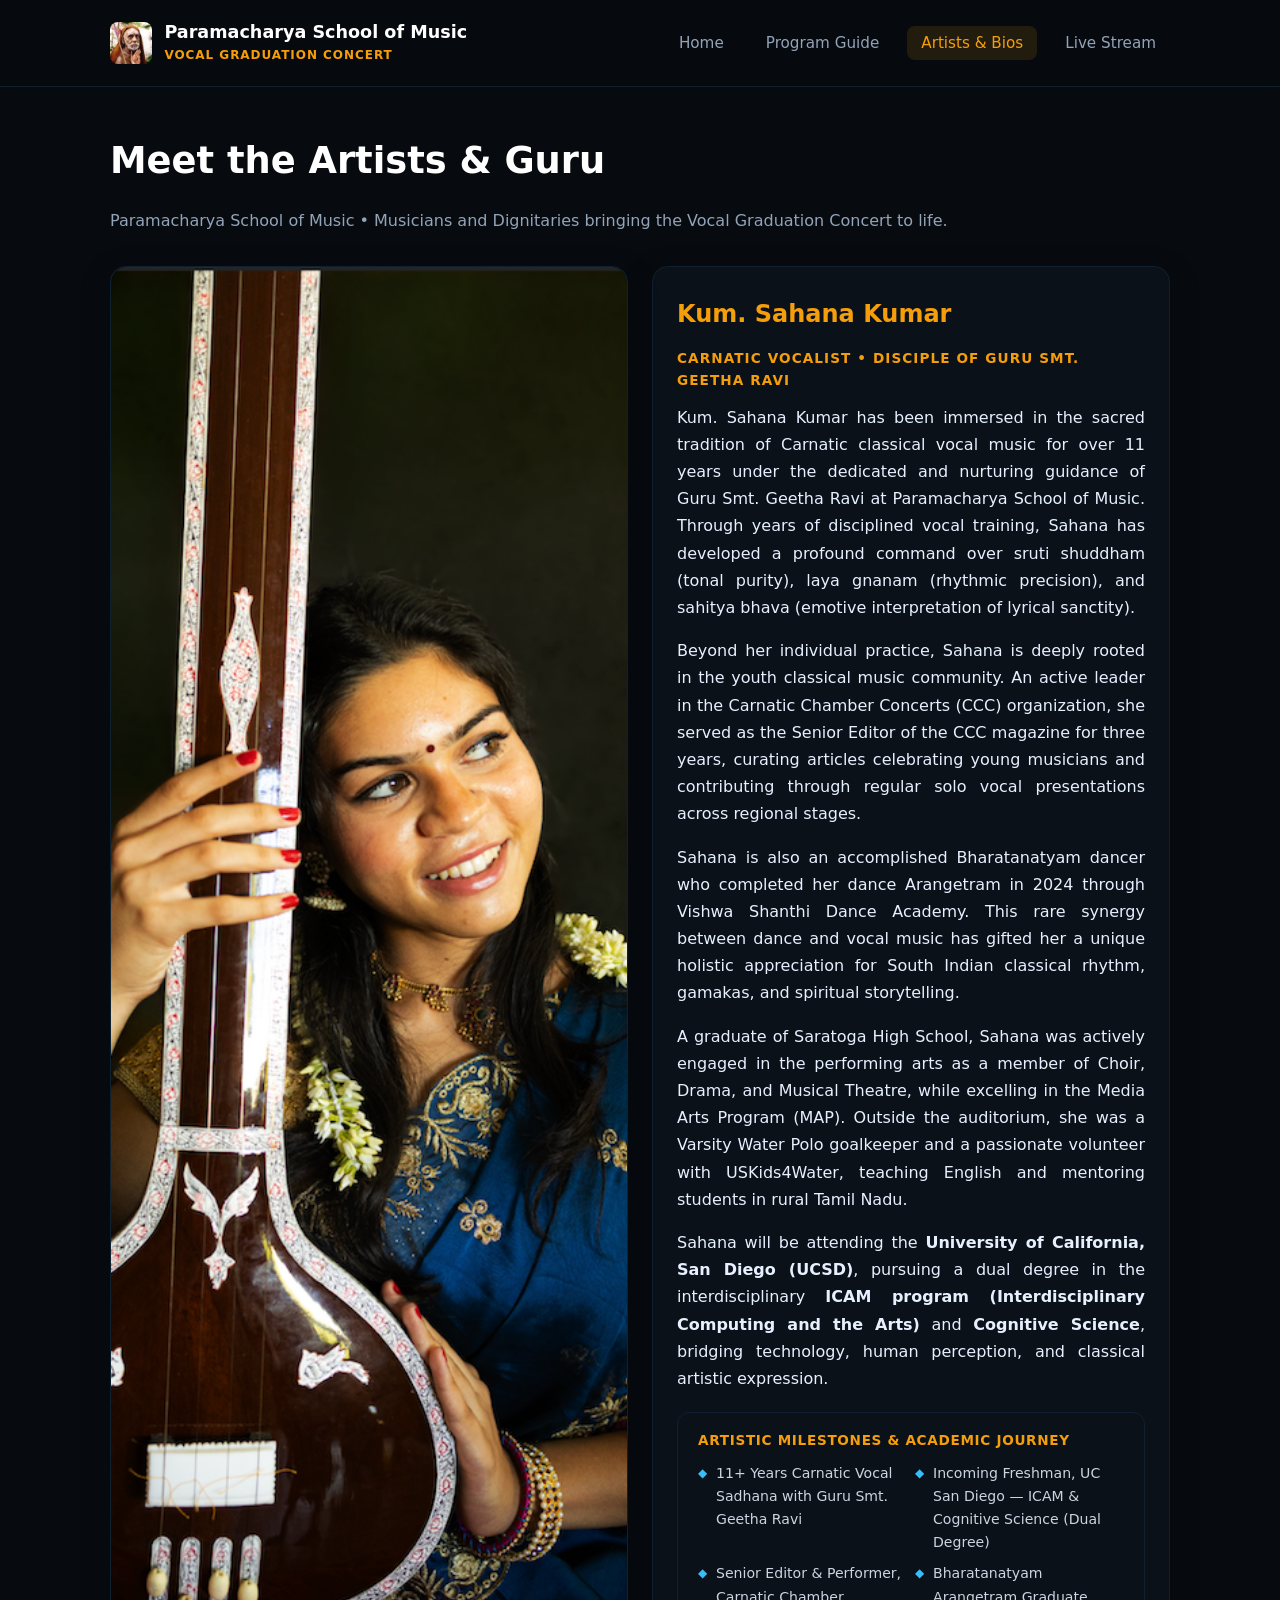
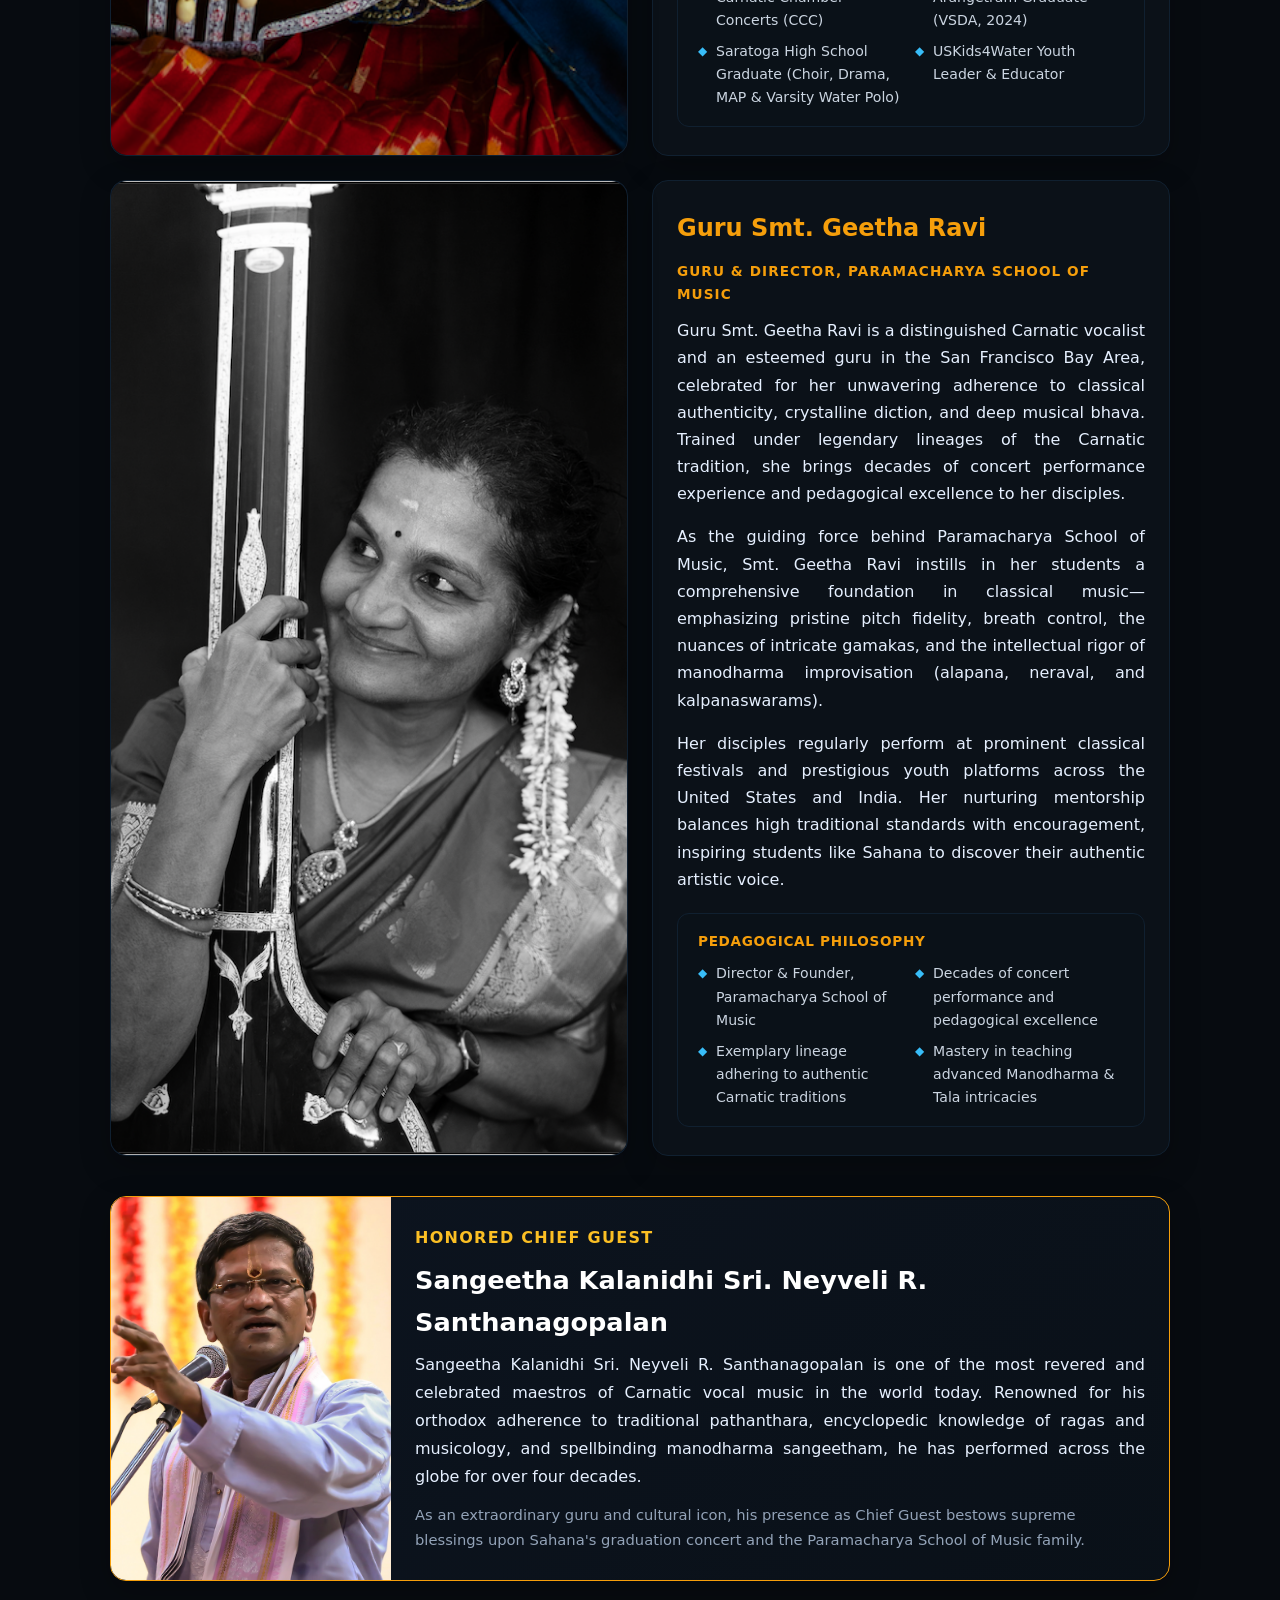
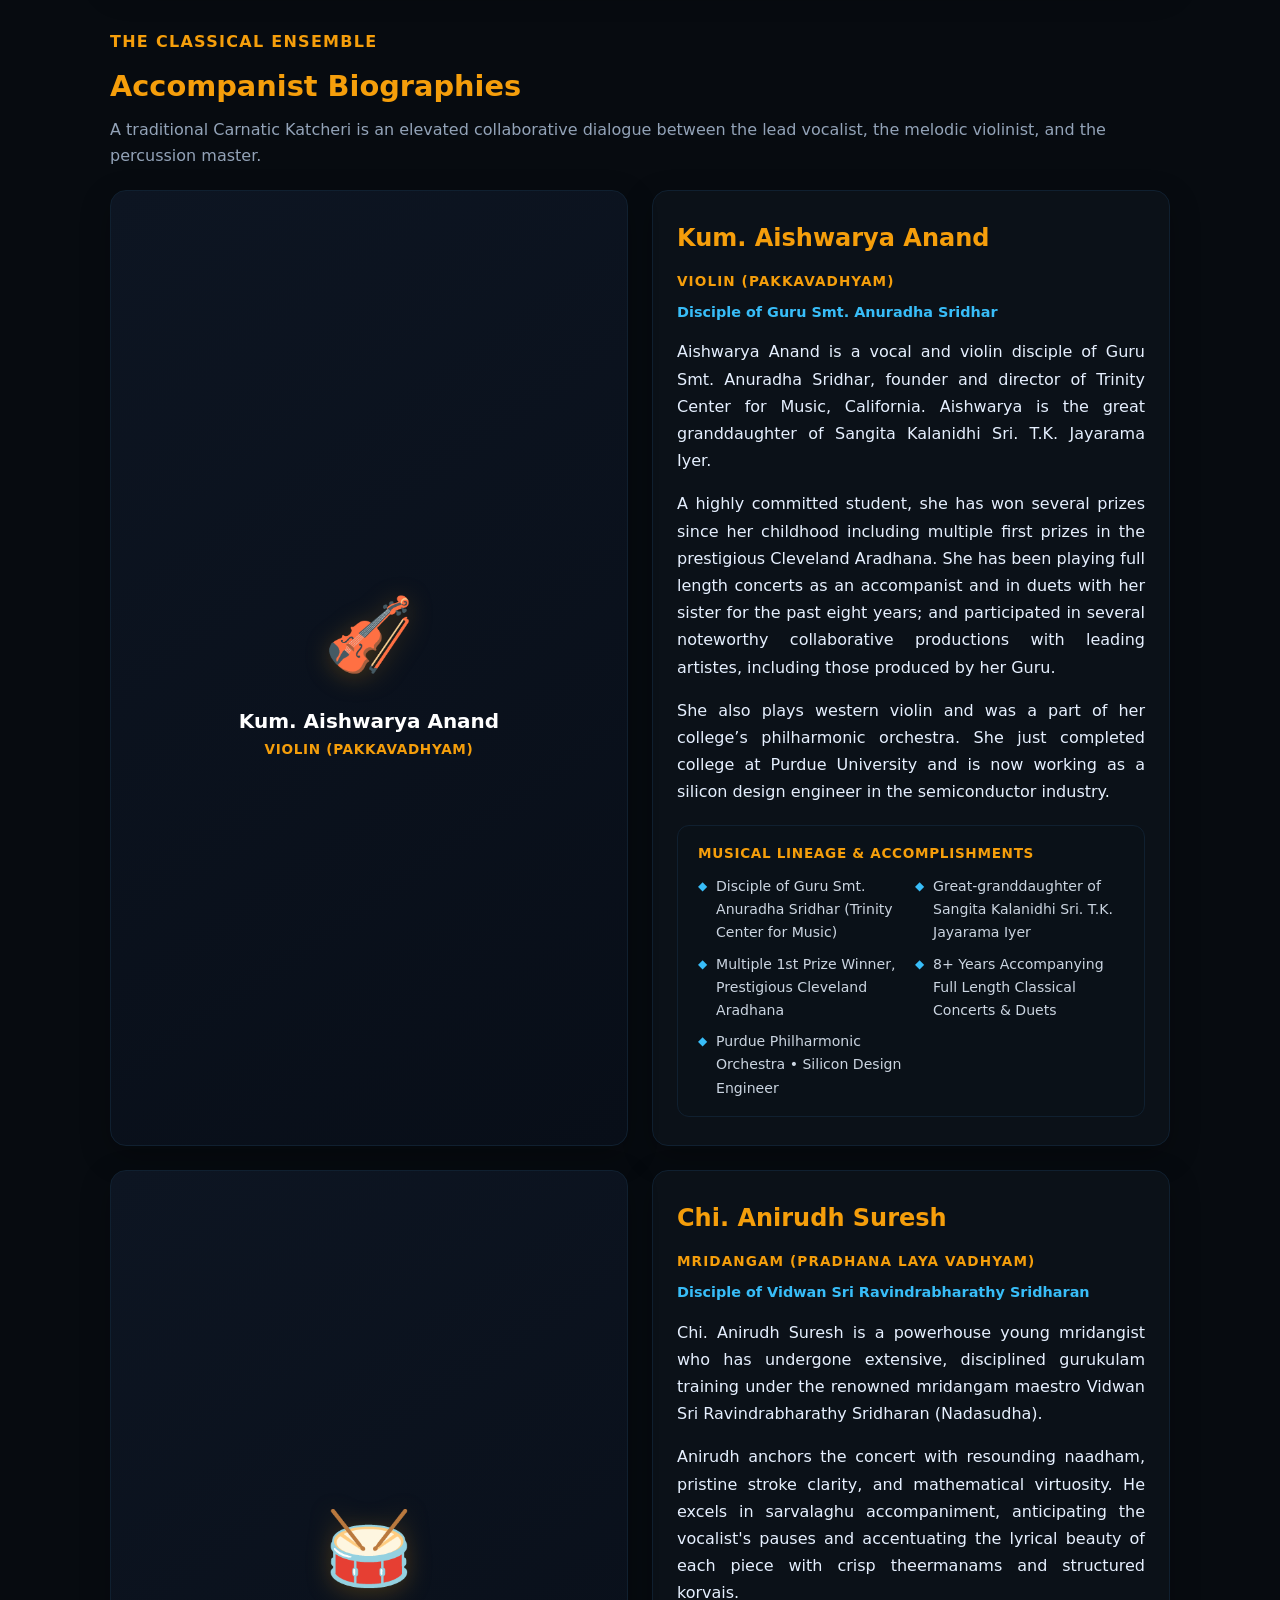
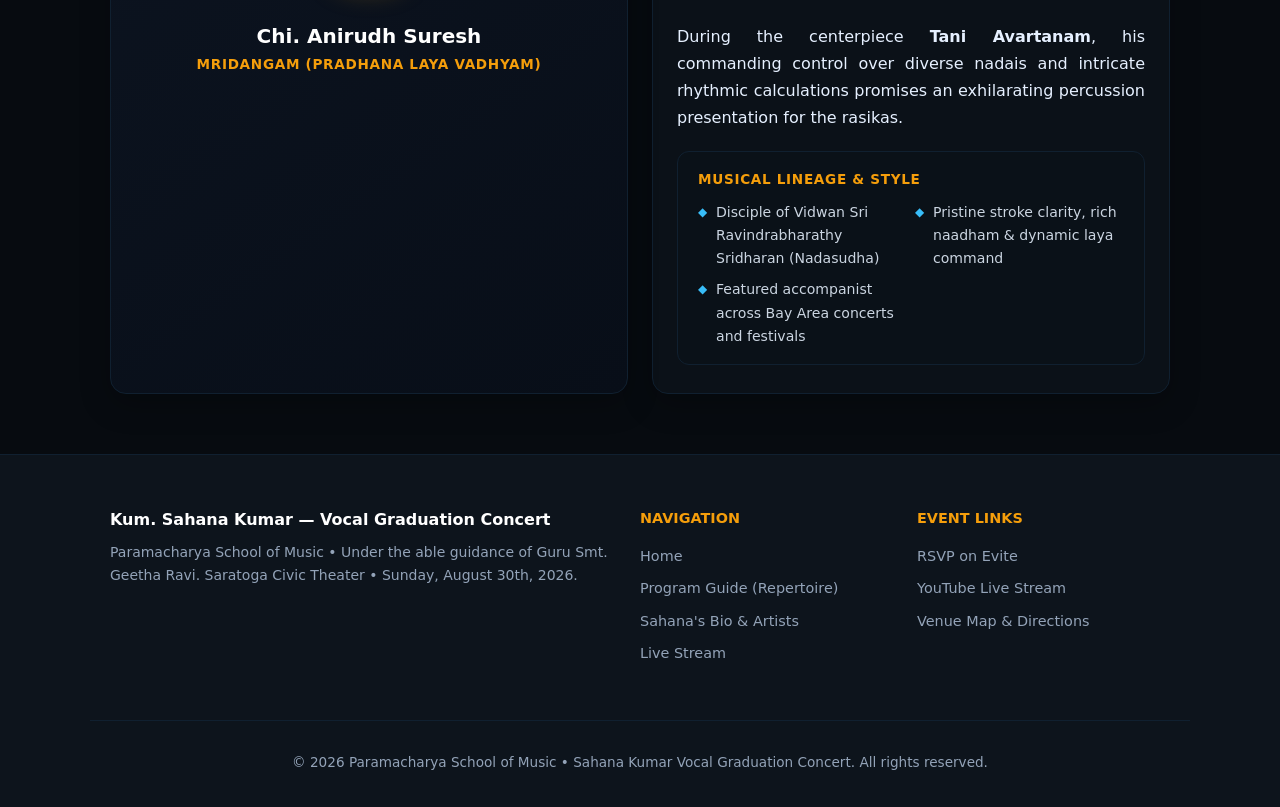
==== artists.html @ 53c6c897 "Bio update for Aish" ====
<!doctype html>
<html lang="en" data-page="artists">
<head>
  <meta charset="utf-8"/>
  <meta name="viewport" content="width=device-width, initial-scale=1"/>
  <title>Meet the Artists & Guru — Kum. Sahana Kumar Vocal Graduation Concert</title>
  <link rel="icon" href="favicon.ico"/>
  <link rel="stylesheet" href="css/styles.css?v=3"/>
  <script defer src="js/main.js?v=3"></script>
</head>
<body>

  <!-- Navigation -->
  <nav class="nav" role="navigation" aria-label="Main Navigation">
    <div class="container nav-inner">
      <a class="brand" href="index.html">
        <img class="brand-logo" id="site-logo" src="assets/logo.png" alt="Paramacharya School of Music Logo"/>
        <div>
          <span class="brand-title bind-brand-title">Paramacharya School of Music</span>
          <span class="brand-sub">Vocal Graduation Concert</span>
        </div>
      </a>
      <button class="menu-toggle" aria-label="Toggle Menu" aria-expanded="false">☰</button>
      <ul class="menu">
        <li><a href="index.html">Home</a></li>
        <li><a href="program.html">Program Guide</a></li>
        <li><a href="artists.html" class="active">Artists & Bios</a></li>
        <li><a href="livestream.html">Live Stream</a></li>
      </ul>
    </div>
  </nav>

  <!-- Main Container -->
  <main class="container">
    
    <header class="page-header">
      <h1>Meet the Artists & Guru</h1>
      <p class="muted">Paramacharya School of Music • Musicians and Dignitaries bringing the Vocal Graduation Concert to life.</p>
    </header>
    
    <!-- ===================================================================
         Section 1: Principal Vocalist & Guru (Exact SanMargam Bento Grid)
         =================================================================== -->
    <section class="dancers-bento">

      <!-- Kum. Sahana Kumar (Vocalist) Photo Card -->
      <div class="dancer-image-card">
        <img src="assets/sahana.png" id="vocalist-img" alt="Kum. Sahana Kumar - Carnatic Vocalist" onerror="this.onerror=null; this.src='assets/dancers/sahana.png';"/>
      </div>

      <!-- Kum. Sahana Kumar Bio Card -->
      <div class="dancer-bio-card">
        <h3 id="vocalist-name">Kum. Sahana Kumar</h3>
        <span class="eyebrow" style="margin-bottom: 12px; font-size: 0.85rem;">Carnatic Vocalist • Disciple of Guru Smt. Geetha Ravi</span>
        <div class="dancer-bio-content" id="vocalist-bio">
          <p>
            Kum. Sahana Kumar has been immersed in the sacred tradition of Carnatic classical vocal music for over 11 years under the dedicated and nurturing guidance of Guru Smt. Geetha Ravi at Paramacharya School of Music. Through years of disciplined vocal training, Sahana has developed a profound command over sruti shuddham (tonal purity), laya gnanam (rhythmic precision), and sahitya bhava (emotive interpretation of lyrical sanctity).
          </p>
          <p>
            Beyond her individual practice, Sahana is deeply rooted in the youth classical music community. An active leader in the Carnatic Chamber Concerts (CCC) organization, she served as the Senior Editor of the CCC magazine for three years, curating articles celebrating young musicians and contributing through regular solo vocal presentations across regional stages.
          </p>
          <p>
            Sahana is also an accomplished Bharatanatyam dancer who completed her dance Arangetram in 2024 through Vishwa Shanthi Dance Academy. This rare synergy between dance and vocal music has gifted her a unique holistic appreciation for South Indian classical rhythm, gamakas, and spiritual storytelling.
          </p>
          <p>
            A graduate of Saratoga High School, Sahana was actively engaged in the performing arts as a member of Choir, Drama, and Musical Theatre, while excelling in the Media Arts Program (MAP). Outside the auditorium, she was a Varsity Water Polo goalkeeper and a passionate volunteer with USKids4Water, teaching English and mentoring students in rural Tamil Nadu.
          </p>
          <p>
            Sahana will be attending the <strong>University of California, San Diego (UCSD)</strong>, pursuing a dual degree in the interdisciplinary <strong>ICAM program (Interdisciplinary Computing and the Arts)</strong> and <strong>Cognitive Science</strong>, bridging technology, human perception, and classical artistic expression.
          </p>
        </div>
        
        <div class="highlights-box">
          <div class="highlights-title">Artistic Milestones & Academic Journey</div>
          <ul class="highlights-list" id="vocalist-highlights">
            <li>11+ Years Carnatic Vocal Sadhana with Guru Smt. Geetha Ravi</li>
            <li>Incoming Freshman, UC San Diego — ICAM & Cognitive Science (Dual Degree)</li>
            <li>Senior Editor & Performer, Carnatic Chamber Concerts (CCC)</li>
            <li>Bharatanatyam Arangetram Graduate (VSDA, 2024)</li>
            <li>Saratoga High School Graduate (Choir, Drama, MAP & Varsity Water Polo)</li>
            <li>USKids4Water Youth Leader & Educator</li>
          </ul>
        </div>
      </div>

      <!-- Guru Smt. Geetha Ravi Photo Card -->
      <div class="dancer-image-card" style="background: linear-gradient(145deg, #0d1522 0%, #080e18 100%);">
        <img src="assets/guru.jpg" alt="Guru Smt. Geetha Ravi" onerror="this.onerror=null; this.style.display='none'; this.nextElementSibling.style.display='flex';"/>
        <div style="display: none; flex-direction: column; align-items: center; justify-content: center; text-align: center; height: 100%;">
          <div style="font-size: 4.5rem; margin-bottom: 12px; filter: drop-shadow(0 4px 12px var(--accent-glow));">🎶</div>
          <h4 style="margin: 0; color: var(--text-bright); font-size: 1.25rem;">Guru Smt. Geetha Ravi</h4>
          <span style="color: var(--accent); font-size: 0.85rem; text-transform: uppercase; letter-spacing: 0.05em; font-weight: 600;">Paramacharya School of Music</span>
        </div>
      </div>

      <!-- Guru Smt. Geetha Ravi Bio Card -->
      <div class="dancer-bio-card">
        <h3 id="guru-name">Guru Smt. Geetha Ravi</h3>
        <span class="eyebrow" style="margin-bottom: 12px; font-size: 0.85rem;">Guru & Director, Paramacharya School of Music</span>
        <div class="dancer-bio-content" id="guru-bio">
          <p>
            Guru Smt. Geetha Ravi is a distinguished Carnatic vocalist and an esteemed guru in the San Francisco Bay Area, celebrated for her unwavering adherence to classical authenticity, crystalline diction, and deep musical bhava. Trained under legendary lineages of the Carnatic tradition, she brings decades of concert performance experience and pedagogical excellence to her disciples.
          </p>
          <p>
            As the guiding force behind Paramacharya School of Music, Smt. Geetha Ravi instills in her students a comprehensive foundation in classical music—emphasizing pristine pitch fidelity, breath control, the nuances of intricate gamakas, and the intellectual rigor of manodharma improvisation (alapana, neraval, and kalpanaswarams).
          </p>
          <p>
            Her disciples regularly perform at prominent classical festivals and prestigious youth platforms across the United States and India. Her nurturing mentorship balances high traditional standards with encouragement, inspiring students like Sahana to discover their authentic artistic voice.
          </p>
        </div>

        <div class="highlights-box">
          <div class="highlights-title">Pedagogical Philosophy</div>
          <ul class="highlights-list" id="guru-highlights">
            <li>Director & Founder, Paramacharya School of Music</li>
            <li>Decades of concert performance and pedagogical excellence</li>
            <li>Exemplary lineage adhering to authentic Carnatic traditions</li>
            <li>Mastery in teaching advanced Manodharma & Tala intricacies</li>
          </ul>
        </div>
      </div>

    </section>

    <!-- ===================================================================
         Section 2: Chief Guest Card
         =================================================================== -->
    <section id="chief-guest" class="card" style="margin-top: 40px; background: linear-gradient(135deg, rgba(13, 20, 32, 0.95) 0%, rgba(10, 16, 24, 0.95) 100%); border: 1px solid var(--accent); padding: 0; overflow: hidden;">
      <div style="display: grid; grid-template-columns: 280px 1fr; align-items: stretch;">
        <div style="min-height: 280px; position: relative; background: #080e18;">
          <img src="assets/chief-guest.jpg" alt="Sangeetha Kalanidhi Sri. Neyveli R. Santhanagopalan" style="width: 100%; height: 100%; object-fit: cover; object-position: center top; display: block;" onerror="this.onerror=null; this.style.display='none'; this.nextElementSibling.style.display='flex';"/>
          <div style="display: none; flex-direction: column; align-items: center; justify-content: center; height: 100%; padding: 24px; text-align: center;">
            <div style="font-size: 4rem; margin-bottom: 8px;">🏅</div>
            <span style="background: rgba(245, 158, 11, 0.15); color: var(--accent); border: 1px solid rgba(245, 158, 11, 0.3); font-size: 0.75rem; font-weight: 700; padding: 4px 10px; border-radius: 6px; text-transform: uppercase;">Chief Guest</span>
          </div>
        </div>
        <div style="padding: 28px 24px; display: flex; flex-direction: column; justify-content: center;">
          <span class="eyebrow" style="color: var(--accent-light);">Honored Chief Guest</span>
          <h2 style="margin: 0 0 8px 0; color: var(--text-bright); font-size: 1.6rem;">Sangeetha Kalanidhi Sri. Neyveli R. Santhanagopalan</h2>
          <p style="color: var(--text); line-height: 1.75; text-align: justify; margin: 0 0 12px 0;">
            Sangeetha Kalanidhi Sri. Neyveli R. Santhanagopalan is one of the most revered and celebrated maestros of Carnatic vocal music in the world today. Renowned for his orthodox adherence to traditional pathanthara, encyclopedic knowledge of ragas and musicology, and spellbinding manodharma sangeetham, he has performed across the globe for over four decades.
          </p>
          <p style="color: var(--muted); font-size: 0.92rem; line-height: 1.65; margin: 0;">
            As an extraordinary guru and cultural icon, his presence as Chief Guest bestows supreme blessings upon Sahana's graduation concert and the Paramacharya School of Music family.
          </p>
        </div>
      </div>
    </section>

    <!-- ===================================================================
         Section 3: The Accompanists Ensemble
         =================================================================== -->
    <section class="accompanists-section" style="margin-top: 48px;">
      <div style="margin-bottom: 20px;">
        <span class="eyebrow">The Classical Ensemble</span>
        <h2 style="margin: 0; color: var(--accent); font-size: 1.8rem;">Accompanist Biographies</h2>
        <p class="muted" style="margin-top: 6px;">
          A traditional Carnatic Katcheri is an elevated collaborative dialogue between the lead vocalist, the melodic violinist, and the percussion master.
        </p>
      </div>

      <div class="dancers-bento" style="margin-top: 20px;">

        <!-- 1. Violin: Kum. Aishwarya Anand -->
        <div class="dancer-image-card" style="background: linear-gradient(145deg, #0d1522 0%, #080e18 100%);">
          <img src="assets/accompanists/violin.jpg" alt="Kum. Aishwarya Anand - Violin" onerror="this.onerror=null; this.style.display='none'; this.nextElementSibling.style.display='flex';"/>
          <div style="display: none; flex-direction: column; align-items: center; justify-content: center; text-align: center; height: 100%;">
            <div style="font-size: 4.5rem; margin-bottom: 12px; filter: drop-shadow(0 4px 12px var(--accent-glow));">🎻</div>
            <h4 style="margin: 0; color: var(--text-bright); font-size: 1.25rem;">Kum. Aishwarya Anand</h4>
            <span style="color: var(--accent); font-size: 0.85rem; text-transform: uppercase; letter-spacing: 0.05em; font-weight: 600;">Violin (Pakkavadhyam)</span>
          </div>
        </div>
        <div class="dancer-bio-card">
          <h3>Kum. Aishwarya Anand</h3>
          <span class="eyebrow" style="margin-bottom: 8px; font-size: 0.85rem;">Violin (Pakkavadhyam)</span>
          <div style="color: var(--accent2); font-size: 0.9rem; font-weight: 600; margin-bottom: 14px;">
            Disciple of Guru Smt. Anuradha Sridhar
          </div>
          <div class="dancer-bio-content">
            <p>
              Aishwarya Anand is a vocal and violin disciple of Guru Smt. Anuradha Sridhar, founder and director of Trinity Center for Music, California. Aishwarya is the great granddaughter of Sangita Kalanidhi Sri. T.K. Jayarama Iyer.
            </p>
            <p>
              A highly committed student, she has won several prizes since her childhood including multiple first prizes in the prestigious Cleveland Aradhana. She has been playing full length concerts as an accompanist and in duets with her sister for the past eight years; and participated in several noteworthy collaborative productions with leading artistes, including those produced by her Guru.
            </p>
            <p>
              She also plays western violin and was a part of her college’s philharmonic orchestra. She just completed college at Purdue University and is now working as a silicon design engineer in the semiconductor industry.
            </p>
          </div>
          <div class="highlights-box">
            <div class="highlights-title">Musical Lineage & Accomplishments</div>
            <ul class="highlights-list">
              <li>Disciple of Guru Smt. Anuradha Sridhar (Trinity Center for Music)</li>
              <li>Great-granddaughter of Sangita Kalanidhi Sri. T.K. Jayarama Iyer</li>
              <li>Multiple 1st Prize Winner, Prestigious Cleveland Aradhana</li>
              <li>8+ Years Accompanying Full Length Classical Concerts & Duets</li>
              <li>Purdue Philharmonic Orchestra • Silicon Design Engineer</li>
            </ul>
          </div>
        </div>

        <!-- 2. Mridangam: Chi. Anirudh Suresh -->
        <div class="dancer-image-card" style="background: linear-gradient(145deg, #0d1522 0%, #080e18 100%);">
          <img src="assets/accompanists/mridangam.jpg" alt="Chi. Anirudh Suresh - Mridangam" onerror="this.onerror=null; this.style.display='none'; this.nextElementSibling.style.display='flex';"/>
          <div style="display: none; flex-direction: column; align-items: center; justify-content: center; text-align: center; height: 100%;">
            <div style="font-size: 4.5rem; margin-bottom: 12px; filter: drop-shadow(0 4px 12px var(--accent-glow));">🥁</div>
            <h4 style="margin: 0; color: var(--text-bright); font-size: 1.25rem;">Chi. Anirudh Suresh</h4>
            <span style="color: var(--accent); font-size: 0.85rem; text-transform: uppercase; letter-spacing: 0.05em; font-weight: 600;">Mridangam (Pradhana Laya Vadhyam)</span>
          </div>
        </div>
        <div class="dancer-bio-card">
          <h3>Chi. Anirudh Suresh</h3>
          <span class="eyebrow" style="margin-bottom: 8px; font-size: 0.85rem;">Mridangam (Pradhana Laya Vadhyam)</span>
          <div style="color: var(--accent2); font-size: 0.9rem; font-weight: 600; margin-bottom: 14px;">
            Disciple of Vidwan Sri Ravindrabharathy Sridharan
          </div>
          <div class="dancer-bio-content">
            <p>
              Chi. Anirudh Suresh is a powerhouse young mridangist who has undergone extensive, disciplined gurukulam training under the renowned mridangam maestro Vidwan Sri Ravindrabharathy Sridharan (Nadasudha).
            </p>
            <p>
              Anirudh anchors the concert with resounding naadham, pristine stroke clarity, and mathematical virtuosity. He excels in sarvalaghu accompaniment, anticipating the vocalist's pauses and accentuating the lyrical beauty of each piece with crisp theermanams and structured korvais.
            </p>
            <p>
              During the centerpiece <strong>Tani Avartanam</strong>, his commanding control over diverse nadais and intricate rhythmic calculations promises an exhilarating percussion presentation for the rasikas.
            </p>
          </div>
          <div class="highlights-box">
            <div class="highlights-title">Musical Lineage & Style</div>
            <ul class="highlights-list">
              <li>Disciple of Vidwan Sri Ravindrabharathy Sridharan (Nadasudha)</li>
              <li>Pristine stroke clarity, rich naadham & dynamic laya command</li>
              <li>Featured accompanist across Bay Area concerts and festivals</li>
            </ul>
          </div>
        </div>

      </div>
    </section>

  </main>

  <!-- Footer -->
  <footer class="footer">
    <div class="container footer-grid">
      <div>
        <h4 style="margin: 0 0 8px 0; color: var(--text-bright);">Kum. Sahana Kumar — Vocal Graduation Concert</h4>
        <p class="muted small" style="margin: 0; line-height: 1.6;">
          Paramacharya School of Music • Under the able guidance of Guru Smt. Geetha Ravi. 
          Saratoga Civic Theater • Sunday, August 30th, 2026.
        </p>
      </div>
      <div>
        <h5 style="margin: 0 0 12px 0; color: var(--accent); font-size: 0.9rem; text-transform: uppercase;">Navigation</h5>
        <ul class="sitemap">
          <li><a href="index.html">Home</a></li>
          <li><a href="program.html">Program Guide (Repertoire)</a></li>
          <li><a href="artists.html">Sahana's Bio & Artists</a></li>
          <li><a href="livestream.html">Live Stream</a></li>
        </ul>
      </div>
      <div>
        <h5 style="margin: 0 0 12px 0; color: var(--accent); font-size: 0.9rem; text-transform: uppercase;">Event Links</h5>
        <ul class="sitemap">
          <li><a class="bind-rsvp" target="_blank" rel="noopener">RSVP on Evite</a></li>
          <li><a class="bind-livestream" target="_blank" rel="noopener">YouTube Live Stream</a></li>
          <li><a class="bind-directions" target="_blank" rel="noopener">Venue Map & Directions</a></li>
        </ul>
      </div>
    </div>
    <div class="container footer-bottom">
      <p>&copy; 2026 Paramacharya School of Music • Sahana Kumar Vocal Graduation Concert. All rights reserved.</p>
    </div>
  </footer>

</body>
</html>
---- css/styles.css ----
/* ==========================================================================
   Carnatic Graduation Concert - Stylesheet
   Theme: Exact SanMargam Dark Glassmorphism Architecture
   Enhanced with Classical Gold, Sapphire & Amber Motifs
   ========================================================================== */

:root {
  --bg: #070b10;
  --panel: #0d141c;
  --card: #0b1118;
  --card-hover: #101822;
  --text: #e6f0ff;
  --text-bright: #ffffff;
  --muted: #93a3b8;
  --line: #102030;
  --line-light: #1b3048;
  --accent: #f59e0b;        /* Classical Gold / Amber */
  --accent-light: #fbbf24;
  --accent2: #38bdf8;       /* Sapphire / Sky Blue */
  --accent2-glow: rgba(56, 189, 248, 0.25);
  --accent-glow: rgba(245, 158, 11, 0.25);
  --tag-bg: #0e1620;
  --radius: 16px;
  --radius-sm: 12px;
  --container: 1100px;
  --transition: all 0.25s cubic-bezier(0.4, 0, 0.2, 1);
}

* {
  box-sizing: border-box;
}

html, body {
  margin: 0;
  padding: 0;
  scroll-behavior: smooth;
}

body {
  background: var(--bg);
  color: var(--text);
  font: 16px/1.65 system-ui, -apple-system, BlinkMacSystemFont, "Segoe UI", Roboto, Helvetica, Arial, sans-serif;
  min-height: 100vh;
  display: flex;
  flex-direction: column;
}

a {
  color: var(--text);
  text-decoration: none;
  transition: var(--transition);
}

a:hover {
  color: var(--accent);
}

.container {
  max-width: var(--container);
  margin: 0 auto;
  padding: 20px;
  width: 100%;
}

.muted { color: var(--muted); }
.small { font-size: 14px; }
.text-gold { color: var(--accent); }
.text-cyan { color: var(--accent2); }

/* ==========================================================================
   Navigation Bar (Exact SanMargam Style)
   ========================================================================== */
.nav {
  position: sticky;
  top: 0;
  z-index: 100;
  background: rgba(7, 11, 16, 0.85);
  backdrop-filter: blur(12px);
  -webkit-backdrop-filter: blur(12px);
  border-bottom: 1px solid var(--line);
}

.nav-inner {
  display: flex;
  align-items: center;
  justify-content: space-between;
}

.brand {
  display: flex;
  gap: 12px;
  align-items: center;
  color: var(--text-bright);
}

.brand-logo {
  height: 42px;
  width: auto;
  max-width: 48px;
  object-fit: contain;
  border-radius: 8px;
  display: block;
}

.brand-icon {
  width: 40px;
  height: 40px;
  border-radius: 10px;
  background: linear-gradient(135deg, var(--accent), var(--accent2));
  display: flex;
  align-items: center;
  justify-content: center;
  color: #050d18;
  font-size: 1.25rem;
  font-weight: 800;
  box-shadow: 0 4px 12px var(--accent-glow);
  flex-shrink: 0;
}

.brand-title {
  font-weight: 700;
  font-size: 1.1rem;
  line-height: 1.2;
}

.brand-sub {
  font-size: 0.75rem;
  color: var(--accent);
  text-transform: uppercase;
  letter-spacing: 0.08em;
  font-weight: 600;
  display: block;
}

.menu {
  display: flex;
  gap: 14px;
  list-style: none;
  margin: 0;
  padding: 0;
  align-items: center;
}

.menu li a {
  padding: 8px 14px;
  border-radius: 8px;
  font-size: 0.95rem;
  font-weight: 500;
  color: var(--muted);
}

.menu li a:hover,
.menu li a.active {
  color: var(--text-bright);
  background: rgba(255, 255, 255, 0.06);
}

.menu li a.active {
  color: var(--accent);
  background: rgba(245, 158, 11, 0.12);
}

.menu-toggle {
  display: none;
  background: none;
  border: 1px solid var(--line);
  color: var(--text);
  border-radius: 10px;
  padding: 8px 12px;
  cursor: pointer;
}

/* ==========================================================================
   Buttons & Chips
   ========================================================================== */
.btn {
  display: inline-flex;
  align-items: center;
  justify-content: center;
  gap: 8px;
  background: linear-gradient(90deg, var(--accent), var(--accent-light));
  color: #00253a;
  padding: 10px 18px;
  border-radius: 999px;
  font-weight: 600;
  font-size: 0.95rem;
  border: none;
  cursor: pointer;
  box-shadow: 0 4px 16px var(--accent-glow);
  transition: var(--transition);
}

.btn:hover {
  transform: translateY(-2px);
  box-shadow: 0 6px 20px rgba(245, 158, 11, 0.4);
  color: #000;
}

.btn-cyan {
  background: linear-gradient(90deg, var(--accent2), #60a5fa);
  color: #00253a;
  box-shadow: 0 4px 16px var(--accent2-glow);
}

.btn-cyan:hover {
  box-shadow: 0 6px 20px rgba(56, 189, 248, 0.4);
  color: #000;
}

.btn-outline {
  display: inline-flex;
  align-items: center;
  gap: 8px;
  border: 1px solid var(--accent);
  color: var(--text);
  padding: 9px 18px;
  border-radius: 999px;
  font-weight: 500;
  font-size: 0.95rem;
  background: rgba(245, 158, 11, 0.05);
  transition: var(--transition);
}

.btn-outline:hover {
  background: rgba(245, 158, 11, 0.15);
  border-color: var(--accent-light);
  color: var(--accent-light);
}

.chips {
  display: flex;
  gap: 10px;
  flex-wrap: wrap;
  margin: 14px 0;
}

.chip {
  background: #0e1620;
  border: 1px solid var(--line);
  border-radius: 12px;
  padding: 8px 12px;
  color: #cfe4ff;
  font-size: 0.9rem;
  display: inline-flex;
  align-items: center;
  gap: 8px;
}

/* ==========================================================================
   Hero Section
   ========================================================================== */
.hero {
  position: relative;
  min-height: 500px;
  background-size: cover;
  background-position: center;
  display: flex;
  align-items: center;
}

.hero .overlay {
  position: absolute;
  inset: 0;
  background: linear-gradient(0deg, rgba(7, 11, 16, 0.95), rgba(7, 11, 16, 0.45));
}

.hero-content {
  position: relative;
  z-index: 2;
  padding: 60px 20px;
  max-width: 900px;
}

.eyebrow {
  letter-spacing: 0.08em;
  text-transform: uppercase;
  color: var(--accent);
  font-size: 1rem;
  font-weight: 600;
  margin-bottom: 8px;
  display: inline-block;
}

.hero h1 {
  font-size: clamp(2.2rem, 5vw, 3.4rem);
  font-weight: 800;
  line-height: 1.15;
  margin: 0 0 16px 0;
  color: var(--text-bright);
}

.hero .sub {
  font-size: 1.15rem;
  line-height: 1.6;
  color: #cfe4ff;
  margin: 0 0 20px 0;
}

.cta-row {
  display: flex;
  gap: 10px;
  flex-wrap: wrap;
  margin-top: 20px;
}

/* ==========================================================================
   Cards & Layouts
   ========================================================================== */
.card {
  background: var(--card);
  border: 1px solid var(--line);
  border-radius: var(--radius);
  padding: 24px;
  box-shadow: 0 10px 30px rgba(0, 0, 0, 0.25);
  transition: var(--transition);
}

.card:hover {
  border-color: var(--line-light);
}

.grid {
  display: grid;
  gap: 20px;
  margin: 26px 0;
}

.grid.two {
  grid-template-columns: 1fr 1fr;
}

.grid.three {
  grid-template-columns: repeat(3, 1fr);
}

.page-header {
  margin-top: 24px;
  margin-bottom: 24px;
}

.page-header h1 {
  font-size: 2.3rem;
  font-weight: 800;
  color: var(--text-bright);
  margin: 0 0 8px 0;
}

/* ==========================================================================
   Video Player Section (Dedicated Live Stream Page)
   ========================================================================== */
.video-container {
  position: relative;
  width: 100%;
  border-radius: 12px;
  overflow: hidden;
  box-shadow: 0 10px 30px rgba(0, 0, 0, 0.35);
  border: 1px solid var(--line);
  background: #000;
}

.video-container iframe {
  width: 100%;
  height: 520px;
  border: none;
  display: block;
}

@media (max-width: 768px) {
  .video-container iframe {
    height: 260px;
  }
}

/* ==========================================================================
   Vertical Bento Concert Flow (Repertoire Timeline)
   ========================================================================== */
.vertical-flow-bento {
  display: grid;
  gap: 16px;
  margin: 28px 0 40px 0;
}

.flow-step-card {
  background: var(--card);
  border: 1px solid var(--line);
  border-radius: var(--radius);
  padding: 18px 24px;
  display: grid;
  grid-template-columns: 60px 1.2fr 2fr;
  align-items: center;
  gap: 20px;
  box-shadow: 0 8px 24px rgba(0, 0, 0, 0.2);
  transition: var(--transition);
  position: relative;
}

.flow-step-card::before {
  content: "";
  position: absolute;
  top: 0;
  left: 0;
  width: 4px;
  height: 100%;
  background: var(--line);
  transition: var(--transition);
}

.flow-step-card:hover {
  border-color: var(--line-light);
  transform: translateX(4px);
  background: var(--card-hover);
}

.flow-step-card:hover::before {
  background: var(--accent);
}

.flow-step-card.highlight {
  border-color: rgba(245, 158, 11, 0.4);
  background: linear-gradient(90deg, rgba(245, 158, 11, 0.08) 0%, var(--card) 60%);
}

.flow-step-card.highlight::before {
  background: var(--accent);
}

.flow-step-card.submain-highlight {
  border-color: rgba(56, 189, 248, 0.4);
  background: linear-gradient(90deg, rgba(56, 189, 248, 0.08) 0%, var(--card) 60%);
}

.flow-step-card.submain-highlight::before {
  background: var(--accent2);
}

.flow-num-badge {
  width: 48px;
  height: 48px;
  border-radius: 12px;
  background: #0a1118;
  border: 1px solid var(--line);
  display: flex;
  flex-direction: column;
  align-items: center;
  justify-content: center;
  font-weight: 800;
  font-size: 1.15rem;
  color: var(--text-bright);
}

.flow-num-label {
  font-size: 0.65rem;
  color: var(--muted);
  text-transform: uppercase;
  letter-spacing: 0.05em;
  line-height: 1;
}

.flow-piece-info h4 {
  margin: 0 0 4px 0;
  font-size: 1.2rem;
  color: var(--text-bright);
}

.flow-piece-tag {
  font-size: 0.8rem;
  color: var(--accent);
  font-weight: 600;
  text-transform: uppercase;
  letter-spacing: 0.05em;
}

.flow-raga-meta {
  display: flex;
  flex-direction: column;
  gap: 3px;
}

.flow-raga-name {
  color: var(--text-bright);
  font-size: 0.95rem;
  font-weight: 600;
}

.flow-tala-composer {
  color: var(--muted);
  font-size: 0.85rem;
}

.flow-action-badge {
  background: #0a1118;
  border: 1px solid var(--line);
  border-radius: 999px;
  padding: 6px 14px;
  font-size: 0.8rem;
  font-weight: 600;
  color: var(--accent);
  white-space: nowrap;
}

@media (max-width: 900px) {
  .flow-step-card {
    grid-template-columns: 50px 1fr;
    gap: 14px;
  }
  .flow-raga-meta {
    grid-column: 2 / -1;
  }
}

/* ==========================================================================
   Program Bento Cards (Exact 1fr : 2fr SanMargam Layout)
   ========================================================================== */
.program-controls {
  display: flex;
  gap: 12px;
  flex-wrap: wrap;
  margin-bottom: 24px;
  align-items: center;
  justify-content: space-between;
}

.filter-group {
  display: flex;
  gap: 8px;
  flex-wrap: wrap;
}

.filter-btn {
  background: #0a1118;
  border: 1px solid var(--line);
  color: var(--muted);
  padding: 7px 16px;
  border-radius: 999px;
  font-size: 0.85rem;
  font-weight: 500;
  cursor: pointer;
  transition: var(--transition);
}

.filter-btn:hover,
.filter-btn.active {
  background: rgba(245, 158, 11, 0.15);
  border-color: var(--accent);
  color: var(--accent);
}

.program-bento {
  display: grid;
  gap: 32px;
  margin-top: 24px;
}

.program-item {
  display: grid;
  grid-template-columns: 1fr 2fr;
  gap: 28px;
  background: var(--card);
  border: 1px solid var(--line);
  border-radius: var(--radius);
  padding: 28px;
  box-shadow: 0 10px 30px rgba(0, 0, 0, 0.25);
  transition: var(--transition);
  position: relative;
}

.program-item:hover {
  border-color: var(--line-light);
  transform: translateY(-2px);
  box-shadow: 0 14px 36px rgba(0, 0, 0, 0.35);
}

/* Rich Visual Left Card */
.program-image {
  display: flex;
  flex-direction: column;
  align-items: center;
  justify-content: center;
  min-height: 280px;
  background: linear-gradient(145deg, #0d1522 0%, #080e18 100%);
  border: 1px solid var(--line);
  border-radius: 14px;
  padding: 28px 20px;
  position: relative;
  text-align: center;
  box-shadow: inset 0 0 30px rgba(0, 0, 0, 0.5);
  overflow: hidden;
}

.program-image::before {
  content: "";
  position: absolute;
  top: -50%;
  left: -50%;
  width: 200%;
  height: 200%;
  background: radial-gradient(circle, rgba(245, 158, 11, 0.08) 0%, transparent 60%);
  pointer-events: none;
}

.program-item-badge {
  position: absolute;
  top: 14px;
  left: 14px;
  background: rgba(245, 158, 11, 0.15);
  border: 1px solid rgba(245, 158, 11, 0.35);
  color: var(--accent);
  font-size: 0.75rem;
  font-weight: 700;
  padding: 4px 10px;
  border-radius: 6px;
  text-transform: uppercase;
  letter-spacing: 0.05em;
  z-index: 2;
}

.program-item-number {
  position: absolute;
  top: 14px;
  right: 14px;
  background: #0a1118;
  border: 1px solid var(--line);
  color: var(--muted);
  font-size: 0.8rem;
  font-weight: 700;
  width: 28px;
  height: 28px;
  border-radius: 50%;
  display: flex;
  align-items: center;
  justify-content: center;
  z-index: 2;
}

.program-art-icon {
  font-size: 4.5rem;
  margin-bottom: 16px;
  filter: drop-shadow(0 6px 16px var(--accent-glow));
  transition: var(--transition);
}

.program-item:hover .program-art-icon {
  transform: scale(1.08);
}

.program-art-title {
  font-weight: 700;
  font-size: 1.25rem;
  color: var(--text-bright);
  line-height: 1.3;
  margin-bottom: 6px;
}

.program-art-raga {
  color: var(--accent);
  font-size: 0.95rem;
  font-weight: 600;
  margin-bottom: 4px;
}

.program-art-tala {
  color: var(--accent2);
  font-size: 0.85rem;
}

.program-raga-scale {
  margin-top: 16px;
  background: rgba(0, 0, 0, 0.4);
  border: 1px dashed var(--line);
  border-radius: 8px;
  padding: 8px 12px;
  width: 100%;
  font-size: 0.75rem;
  color: var(--muted);
  text-align: left;
}

.program-raga-scale strong {
  color: #cbd5e1;
  display: block;
  margin-bottom: 2px;
}

/* Right Details Column */
.program-details {
  display: flex;
  flex-direction: column;
}

.program-details h3 {
  margin: 0 0 16px 0;
  color: var(--accent);
  font-size: 1.5rem;
  line-height: 1.3;
}

.program-details p {
  line-height: 1.7;
  margin: 0 0 16px 0;
  color: var(--text);
  text-align: justify;
}

.program-details p:last-of-type {
  margin-bottom: 24px;
}

.program-meta {
  background: #0a1118;
  border: 1px solid var(--line);
  border-radius: 12px;
  padding: 18px 20px;
  margin-top: auto;
  display: grid;
  grid-template-columns: repeat(auto-fit, minmax(210px, 1fr));
  gap: 12px;
}

.meta-item {
  color: var(--text);
  font-size: 0.9rem;
}

.meta-item strong {
  color: var(--accent);
  display: inline-block;
  min-width: 90px;
}

/* ==========================================================================
   Artists Page (Exact SanMargam dancers.html Bento Layout)
   ========================================================================== */
.dancers-bento {
  display: grid;
  gap: 24px;
  margin-top: 32px;
  grid-template-columns: repeat(2, 1fr);
  align-items: stretch;
}

.dancer-image-card {
  background: var(--card);
  border: 1px solid var(--line);
  border-radius: var(--radius);
  padding: 0;
  box-shadow: 0 10px 30px rgba(0, 0, 0, 0.25);
  display: flex;
  align-items: stretch;
  justify-content: center;
  min-height: 480px;
  overflow: hidden;
  position: relative;
}

.dancer-image-card img {
  width: 100%;
  height: 100%;
  object-fit: cover;
  object-position: center top;
  border-radius: var(--radius);
  display: block;
}

.dancer-bio-card {
  background: var(--card);
  border: 1px solid var(--line);
  border-radius: var(--radius);
  padding: 28px 24px;
  box-shadow: 0 10px 30px rgba(0, 0, 0, 0.25);
  display: flex;
  flex-direction: column;
  min-height: 480px;
}

.dancer-bio-card h3 {
  margin: 0 0 12px 0;
  color: var(--accent);
  font-size: 1.5rem;
}

.dancer-bio-content {
  flex: 1;
}

.dancer-bio-content p {
  line-height: 1.7;
  margin: 0 0 16px 0;
  color: var(--text);
  text-align: justify;
}

.dancer-bio-content p:last-child {
  margin-bottom: 0;
}

.highlights-box {
  background: #0a1118;
  border: 1px solid var(--line);
  border-radius: 12px;
  padding: 16px 20px;
  margin-top: 20px;
}

.highlights-title {
  color: var(--accent);
  font-weight: 600;
  font-size: 0.85rem;
  margin-bottom: 10px;
  text-transform: uppercase;
  letter-spacing: 0.05em;
}

.highlights-list {
  list-style: none;
  margin: 0;
  padding: 0;
  display: grid;
  grid-template-columns: repeat(auto-fit, minmax(200px, 1fr));
  gap: 8px;
}

.highlights-list li {
  position: relative;
  padding-left: 18px;
  font-size: 0.88rem;
  color: #cbd5e1;
}

.highlights-list li::before {
  content: "◆";
  position: absolute;
  left: 0;
  color: var(--accent2);
  font-size: 0.75rem;
  top: 2px;
}

/* ==========================================================================
   Stats (Exact SanMargam Style)
   ========================================================================== */
.stats {
  display: grid;
  grid-template-columns: repeat(4, 1fr);
  gap: 12px;
}

.stat {
  background: #0a1118;
  border: 1px solid var(--line);
  border-radius: 12px;
  padding: 14px;
  display: flex;
  flex-direction: column;
  gap: 4px;
}

.stat span {
  font-size: 13px;
  color: var(--muted);
}

.stat strong {
  font-size: 1.25rem;
  color: var(--accent);
  font-weight: 700;
}

/* ==========================================================================
   Footer (Exact SanMargam Style)
   ========================================================================== */
.footer {
  border-top: 1px solid var(--line);
  margin-top: 40px;
  padding-top: 32px;
  background: var(--panel);
}

.footer-grid {
  display: grid;
  grid-template-columns: 2fr 1fr 1fr;
  gap: 24px;
}

.sitemap {
  list-style: none;
  margin: 0;
  padding: 0;
}

.sitemap li {
  margin: 6px 0;
}

.sitemap a {
  color: var(--muted);
  font-size: 0.9rem;
}

.sitemap a:hover {
  color: var(--text-bright);
}

.footer-bottom {
  margin-top: 28px;
  padding-top: 16px;
  border-top: 1px solid var(--line);
  text-align: center;
  color: var(--muted);
  font-size: 0.85rem;
}

/* ==========================================================================
   Responsive Breakpoints
   ========================================================================== */
@media (max-width: 900px) {
  .grid.two { grid-template-columns: 1fr; }
  .grid.three { grid-template-columns: 1fr 1fr; }
  .footer-grid { grid-template-columns: 1fr 1fr; }
  .dancers-bento { grid-template-columns: 1fr; }
  .dancer-image-card { min-height: 380px; }
  .dancer-bio-card { min-height: auto; }
  .program-item { grid-template-columns: 1fr; gap: 20px; }
  .program-image { min-height: 280px; }
  
  .menu {
    display: none;
    position: absolute;
    right: 20px;
    top: 60px;
    background: #0a1118;
    border: 1px solid var(--line);
    padding: 10px;
    border-radius: 12px;
    flex-direction: column;
    width: 200px;
    box-shadow: 0 10px 30px rgba(0, 0, 0, 0.5);
  }
  .menu.open { display: flex; }
  .menu-toggle { display: block; }
}

@media (max-width: 768px) {
  .stats { grid-template-columns: repeat(2, 1fr); }
  .grid.three { grid-template-columns: 1fr; }
  .hero-content { padding: 40px 20px; }
}
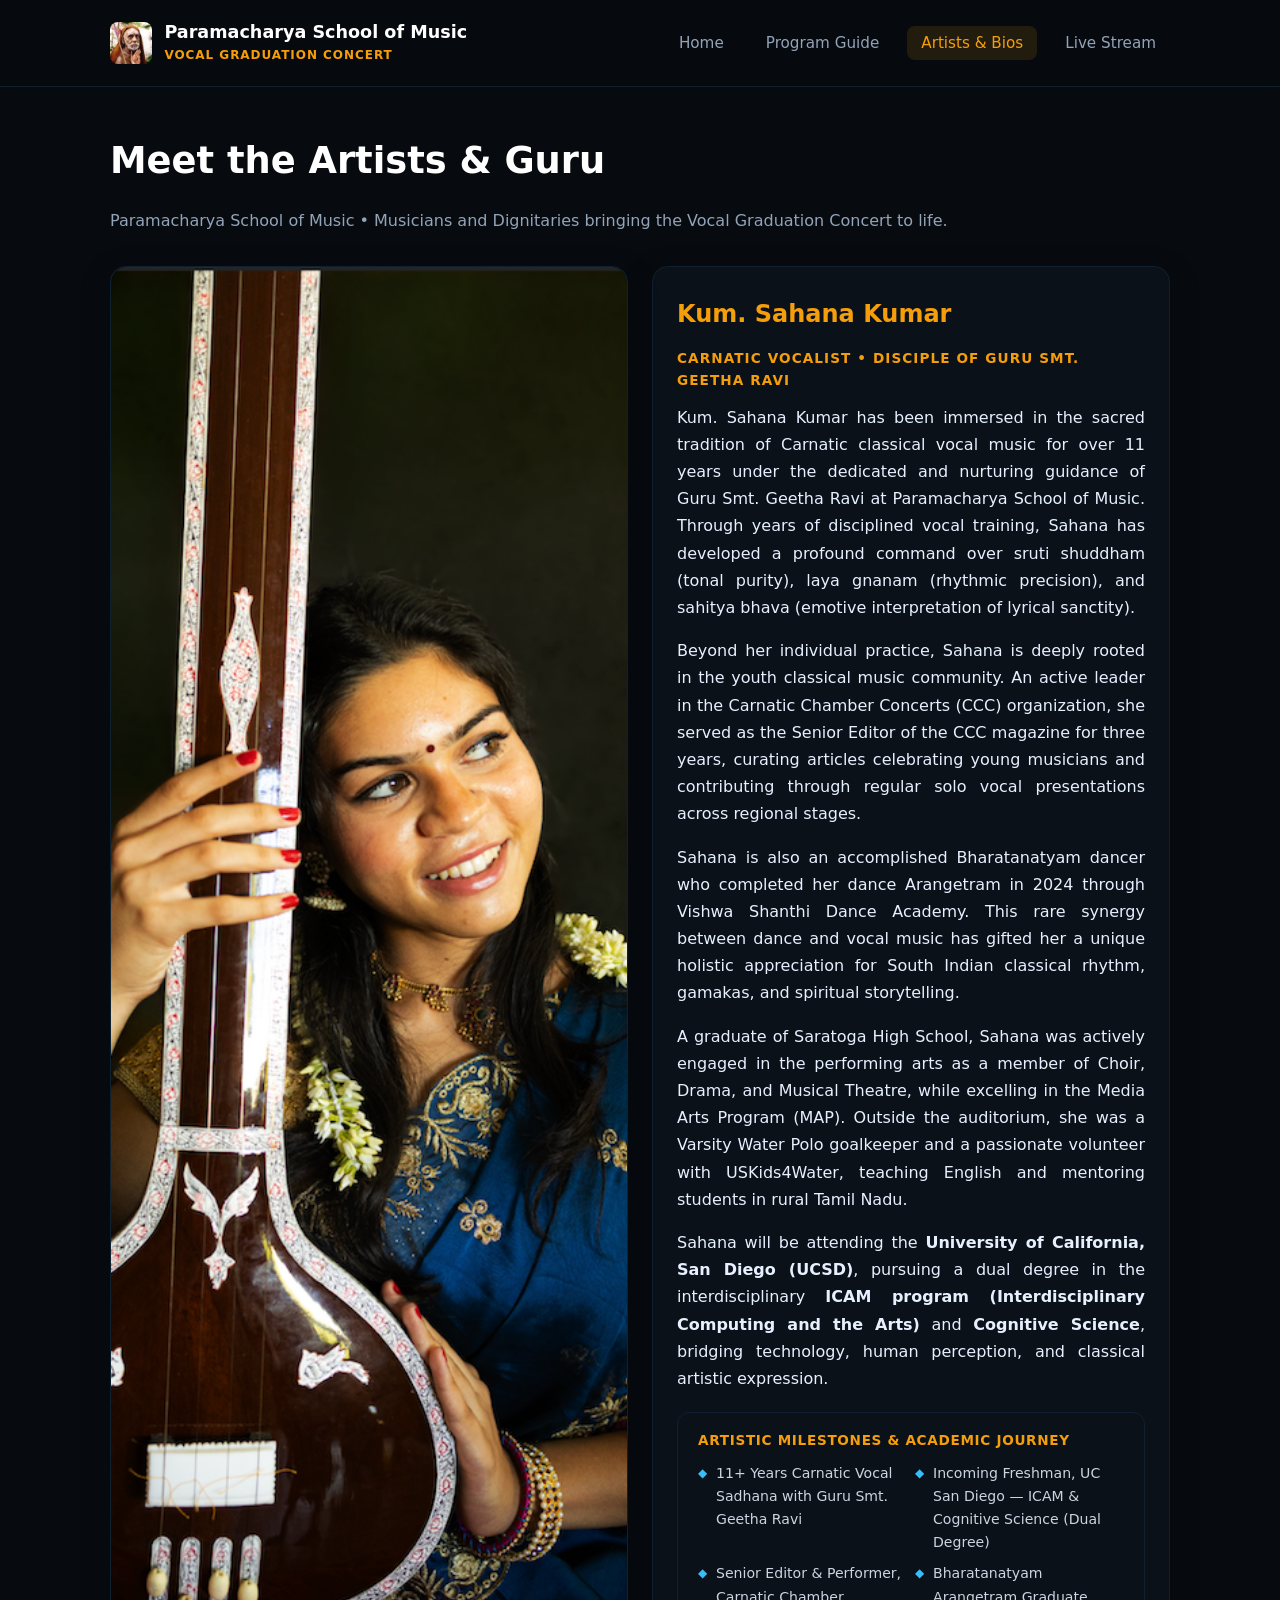
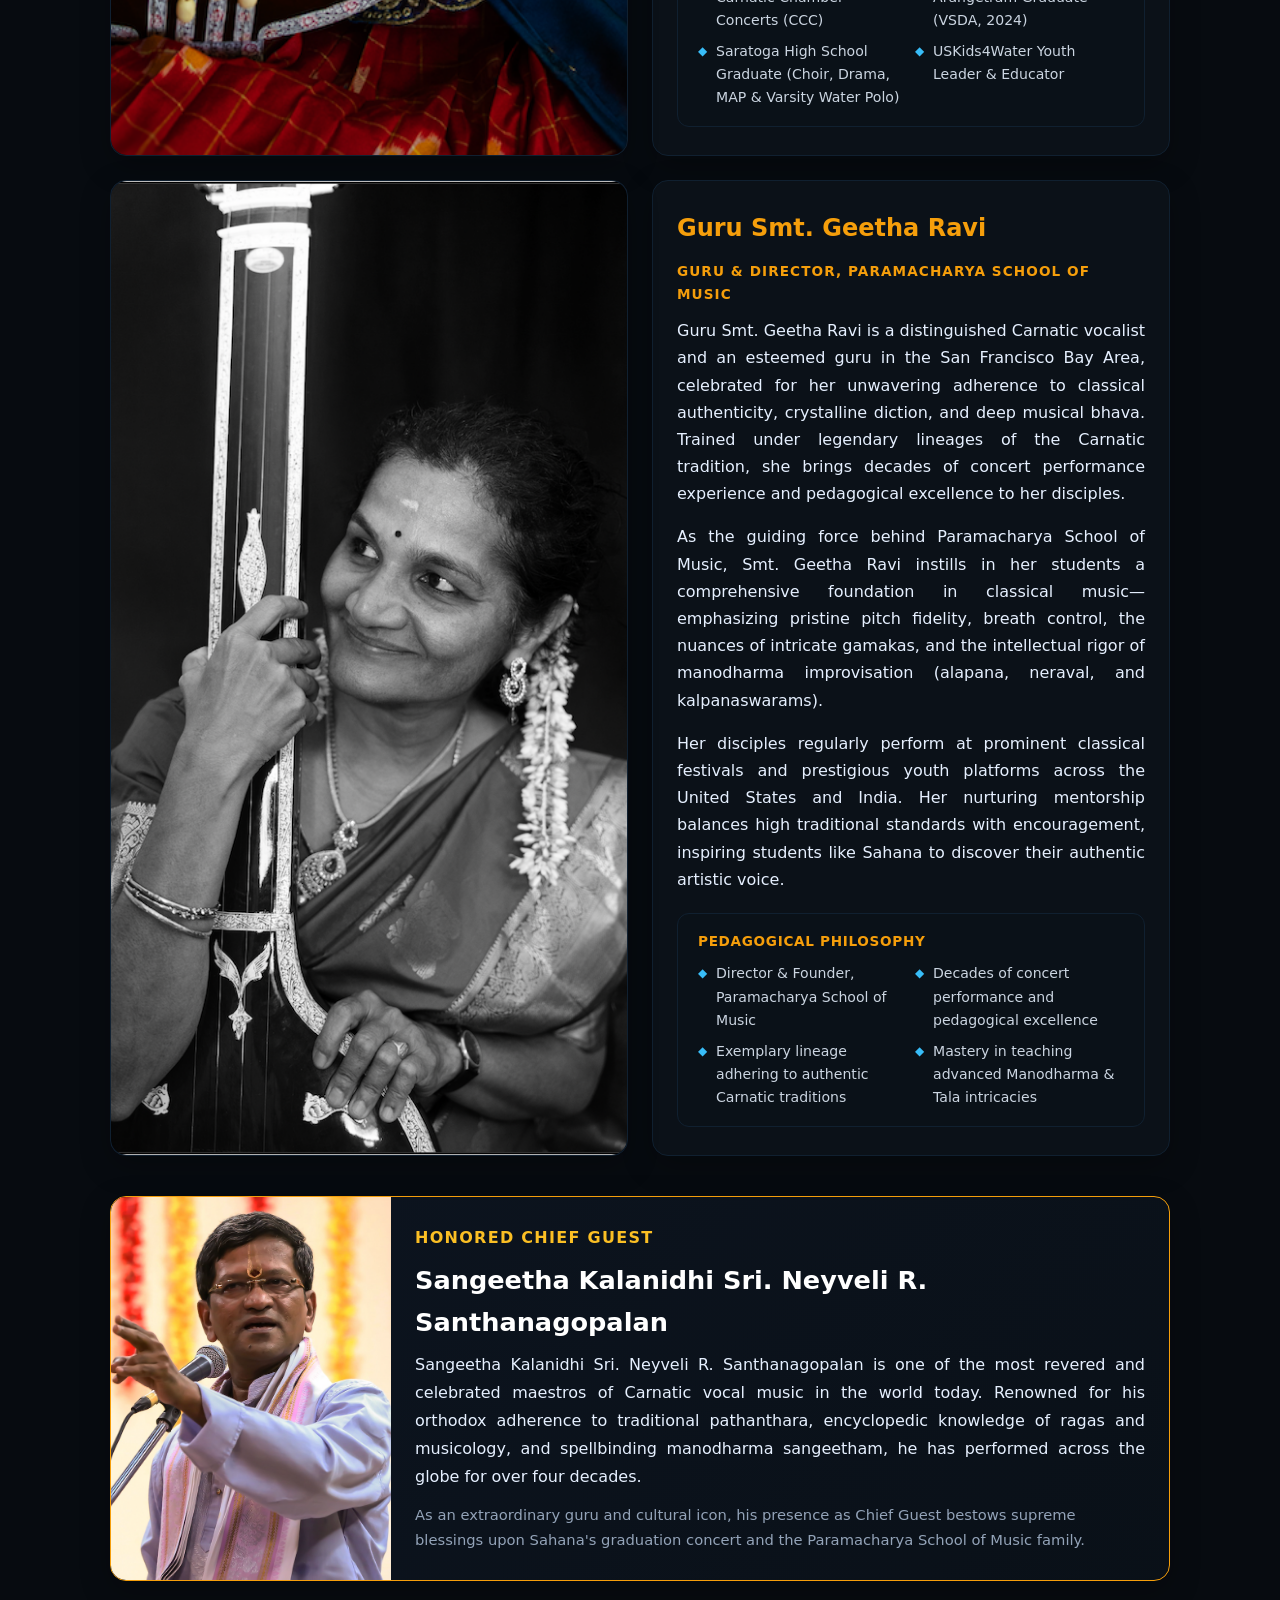
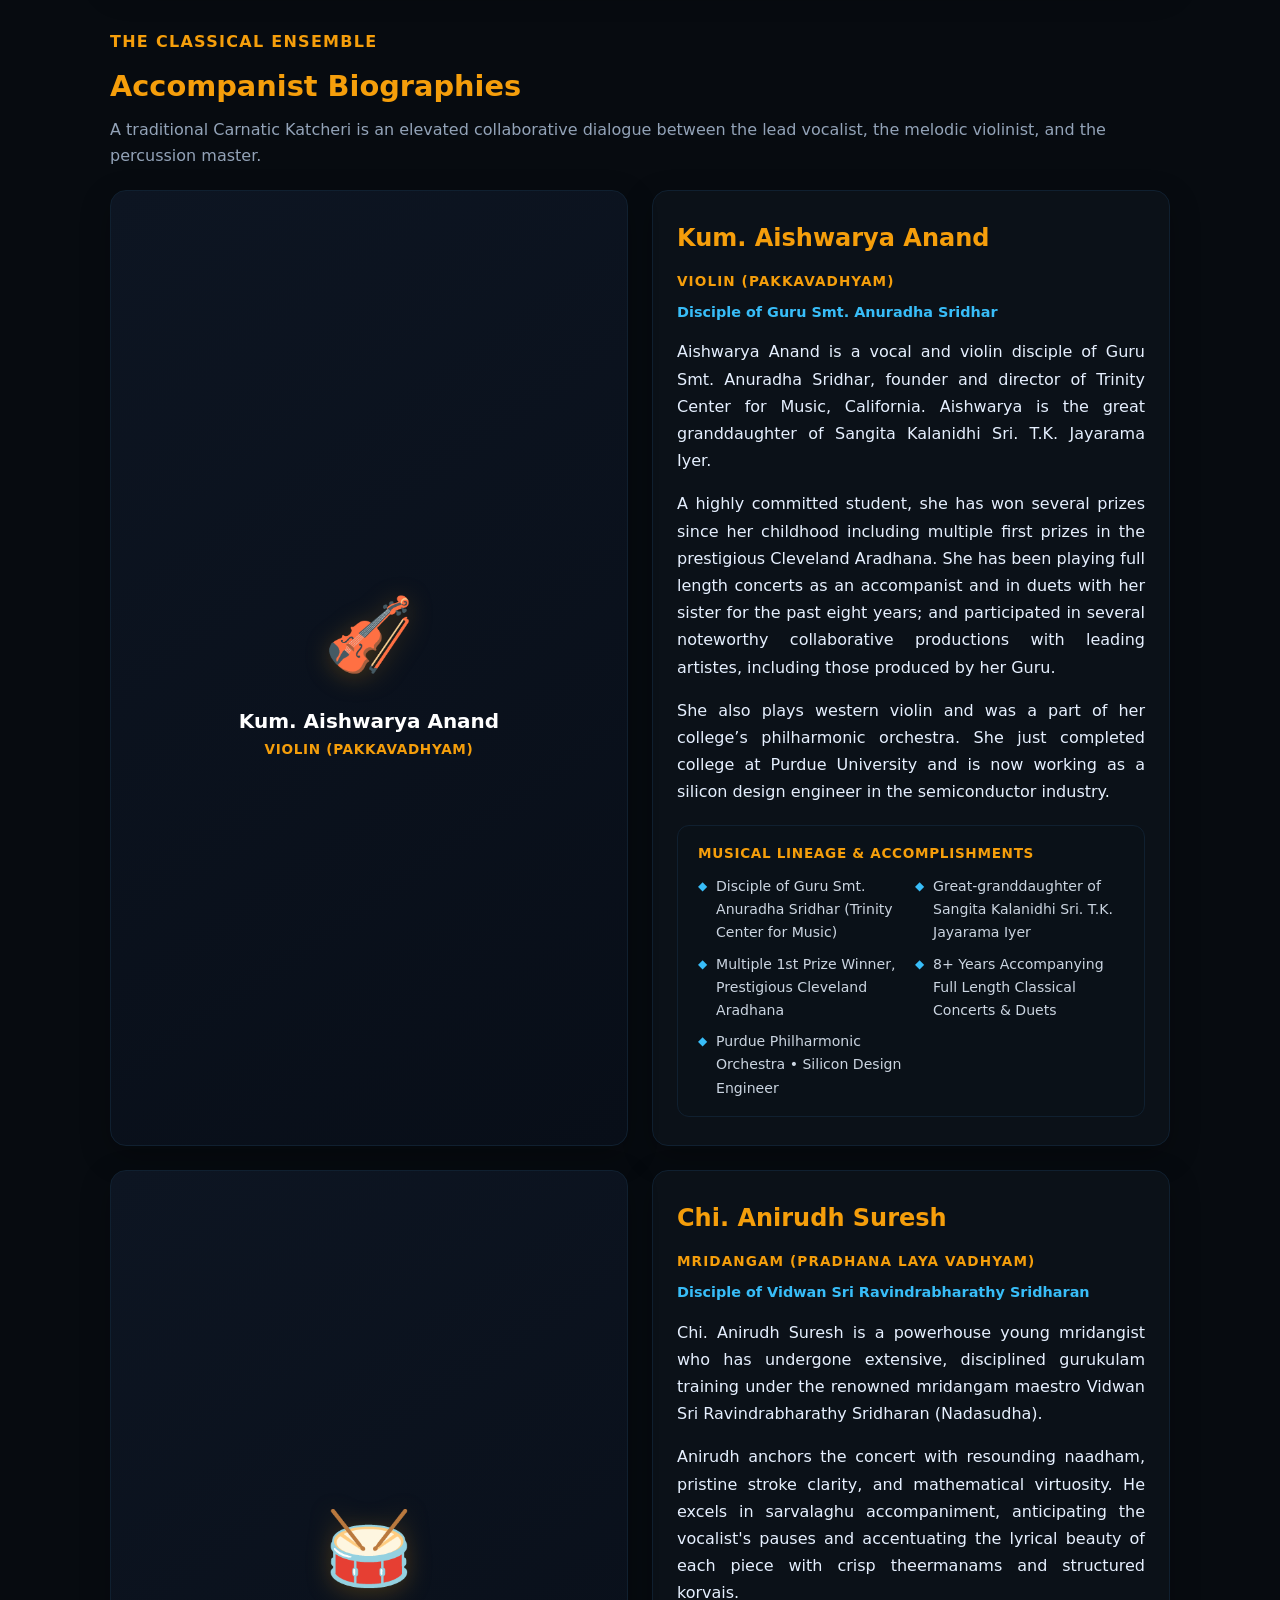
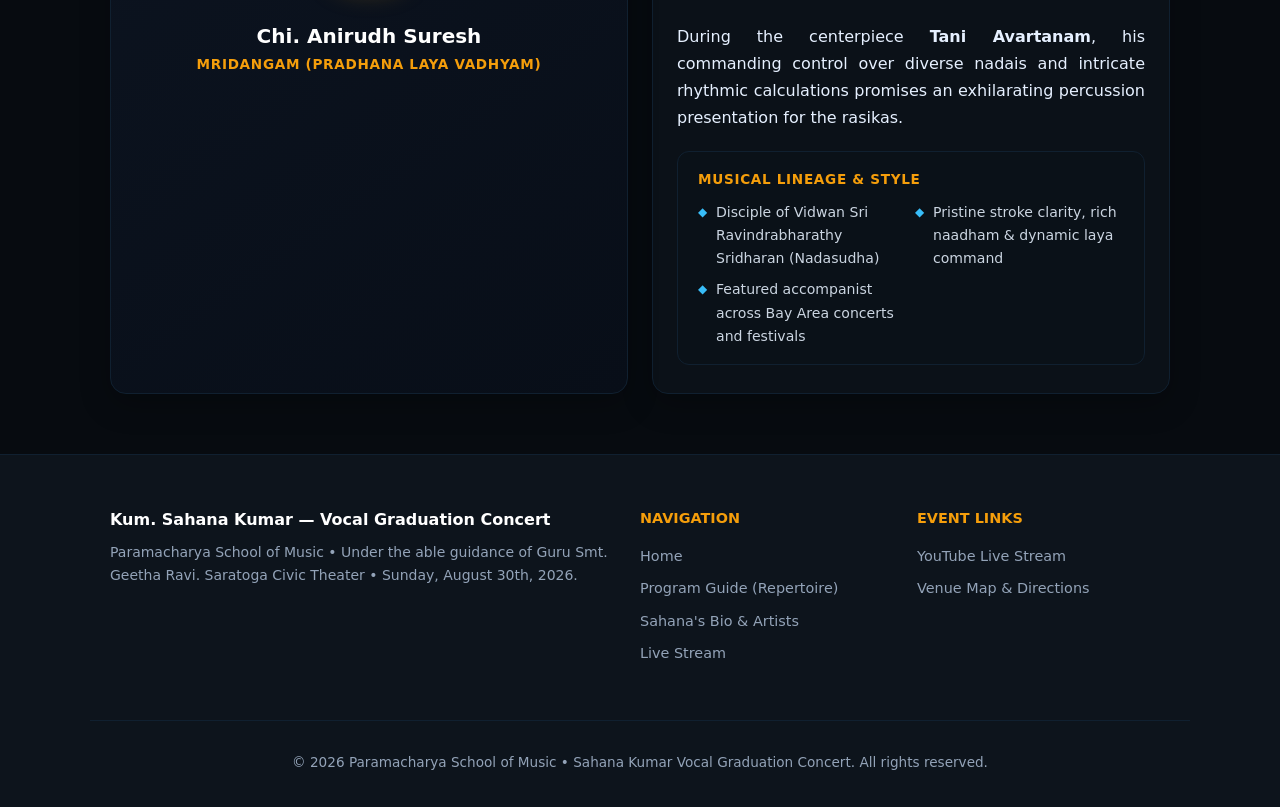
==== commit 99a27c83: "iCon cleanup" ====
--- a/artists.html
+++ b/artists.html
@@ -262,7 +262,6 @@
       <div>
         <h5 style="margin: 0 0 12px 0; color: var(--accent); font-size: 0.9rem; text-transform: uppercase;">Event Links</h5>
         <ul class="sitemap">
-          <li><a class="bind-rsvp" target="_blank" rel="noopener">RSVP on Evite</a></li>
           <li><a class="bind-livestream" target="_blank" rel="noopener">YouTube Live Stream</a></li>
           <li><a class="bind-directions" target="_blank" rel="noopener">Venue Map & Directions</a></li>
         </ul>
--- a/css/styles.css
+++ b/css/styles.css
@@ -509,7 +509,7 @@
 }
 
 /* ==========================================================================
-   Program Bento Cards (Exact 1fr : 2fr SanMargam Layout)
+   Program Bento Cards (Clean Unified Card Layout)
    ========================================================================== */
 .program-controls {
   display: flex;
@@ -547,14 +547,11 @@
 
 .program-bento {
   display: grid;
-  gap: 32px;
+  gap: 24px;
   margin-top: 24px;
 }
 
 .program-item {
-  display: grid;
-  grid-template-columns: 1fr 2fr;
-  gap: 28px;
   background: var(--card);
   border: 1px solid var(--line);
   border-radius: var(--radius);
@@ -562,6 +559,20 @@
   box-shadow: 0 10px 30px rgba(0, 0, 0, 0.25);
   transition: var(--transition);
   position: relative;
+  display: flex;
+  flex-direction: column;
+}
+
+.program-item::before {
+  content: "";
+  position: absolute;
+  top: 0;
+  left: 0;
+  width: 4px;
+  height: 100%;
+  background: var(--accent);
+  opacity: 0.8;
+  border-radius: var(--radius) 0 0 var(--radius);
 }
 
 .program-item:hover {
@@ -570,39 +581,33 @@
   box-shadow: 0 14px 36px rgba(0, 0, 0, 0.35);
 }
 
-/* Rich Visual Left Card */
-.program-image {
-  display: flex;
-  flex-direction: column;
-  align-items: center;
-  justify-content: center;
-  min-height: 280px;
-  background: linear-gradient(145deg, #0d1522 0%, #080e18 100%);
-  border: 1px solid var(--line);
-  border-radius: 14px;
-  padding: 28px 20px;
-  position: relative;
-  text-align: center;
-  box-shadow: inset 0 0 30px rgba(0, 0, 0, 0.5);
-  overflow: hidden;
-}
-
-.program-image::before {
-  content: "";
-  position: absolute;
-  top: -50%;
-  left: -50%;
-  width: 200%;
-  height: 200%;
-  background: radial-gradient(circle, rgba(245, 158, 11, 0.08) 0%, transparent 60%);
-  pointer-events: none;
+/* Header with Title and Badges */
+.program-item-header {
+  display: flex;
+  justify-content: space-between;
+  align-items: center;
+  flex-wrap: wrap;
+  gap: 12px;
+  margin-bottom: 16px;
+  padding-bottom: 12px;
+  border-bottom: 1px solid var(--line);
+}
+
+.program-item-header h3 {
+  margin: 0;
+  color: var(--accent);
+  font-size: 1.45rem;
+  line-height: 1.3;
+}
+
+.program-badges-row {
+  display: flex;
+  align-items: center;
+  gap: 8px;
 }
 
 .program-item-badge {
-  position: absolute;
-  top: 14px;
-  left: 14px;
-  background: rgba(245, 158, 11, 0.15);
+  background: rgba(245, 158, 11, 0.12);
   border: 1px solid rgba(245, 158, 11, 0.35);
   color: var(--accent);
   font-size: 0.75rem;
@@ -611,13 +616,9 @@
   border-radius: 6px;
   text-transform: uppercase;
   letter-spacing: 0.05em;
-  z-index: 2;
 }
 
 .program-item-number {
-  position: absolute;
-  top: 14px;
-  right: 14px;
   background: #0a1118;
   border: 1px solid var(--line);
   color: var(--muted);
@@ -629,87 +630,30 @@
   display: flex;
   align-items: center;
   justify-content: center;
-  z-index: 2;
-}
-
-.program-art-icon {
-  font-size: 4.5rem;
-  margin-bottom: 16px;
-  filter: drop-shadow(0 6px 16px var(--accent-glow));
-  transition: var(--transition);
-}
-
-.program-item:hover .program-art-icon {
-  transform: scale(1.08);
-}
-
-.program-art-title {
-  font-weight: 700;
-  font-size: 1.25rem;
-  color: var(--text-bright);
-  line-height: 1.3;
-  margin-bottom: 6px;
-}
-
-.program-art-raga {
-  color: var(--accent);
-  font-size: 0.95rem;
-  font-weight: 600;
-  margin-bottom: 4px;
-}
-
-.program-art-tala {
-  color: var(--accent2);
-  font-size: 0.85rem;
-}
-
-.program-raga-scale {
-  margin-top: 16px;
-  background: rgba(0, 0, 0, 0.4);
-  border: 1px dashed var(--line);
-  border-radius: 8px;
-  padding: 8px 12px;
-  width: 100%;
-  font-size: 0.75rem;
-  color: var(--muted);
-  text-align: left;
-}
-
-.program-raga-scale strong {
-  color: #cbd5e1;
-  display: block;
-  margin-bottom: 2px;
-}
-
-/* Right Details Column */
+}
+
+/* Details Column */
 .program-details {
   display: flex;
   flex-direction: column;
 }
 
-.program-details h3 {
-  margin: 0 0 16px 0;
-  color: var(--accent);
-  font-size: 1.5rem;
-  line-height: 1.3;
-}
-
 .program-details p {
-  line-height: 1.7;
+  line-height: 1.75;
   margin: 0 0 16px 0;
   color: var(--text);
   text-align: justify;
 }
 
 .program-details p:last-of-type {
-  margin-bottom: 24px;
+  margin-bottom: 20px;
 }
 
 .program-meta {
   background: #0a1118;
   border: 1px solid var(--line);
   border-radius: 12px;
-  padding: 18px 20px;
+  padding: 16px 20px;
   margin-top: auto;
   display: grid;
   grid-template-columns: repeat(auto-fit, minmax(210px, 1fr));
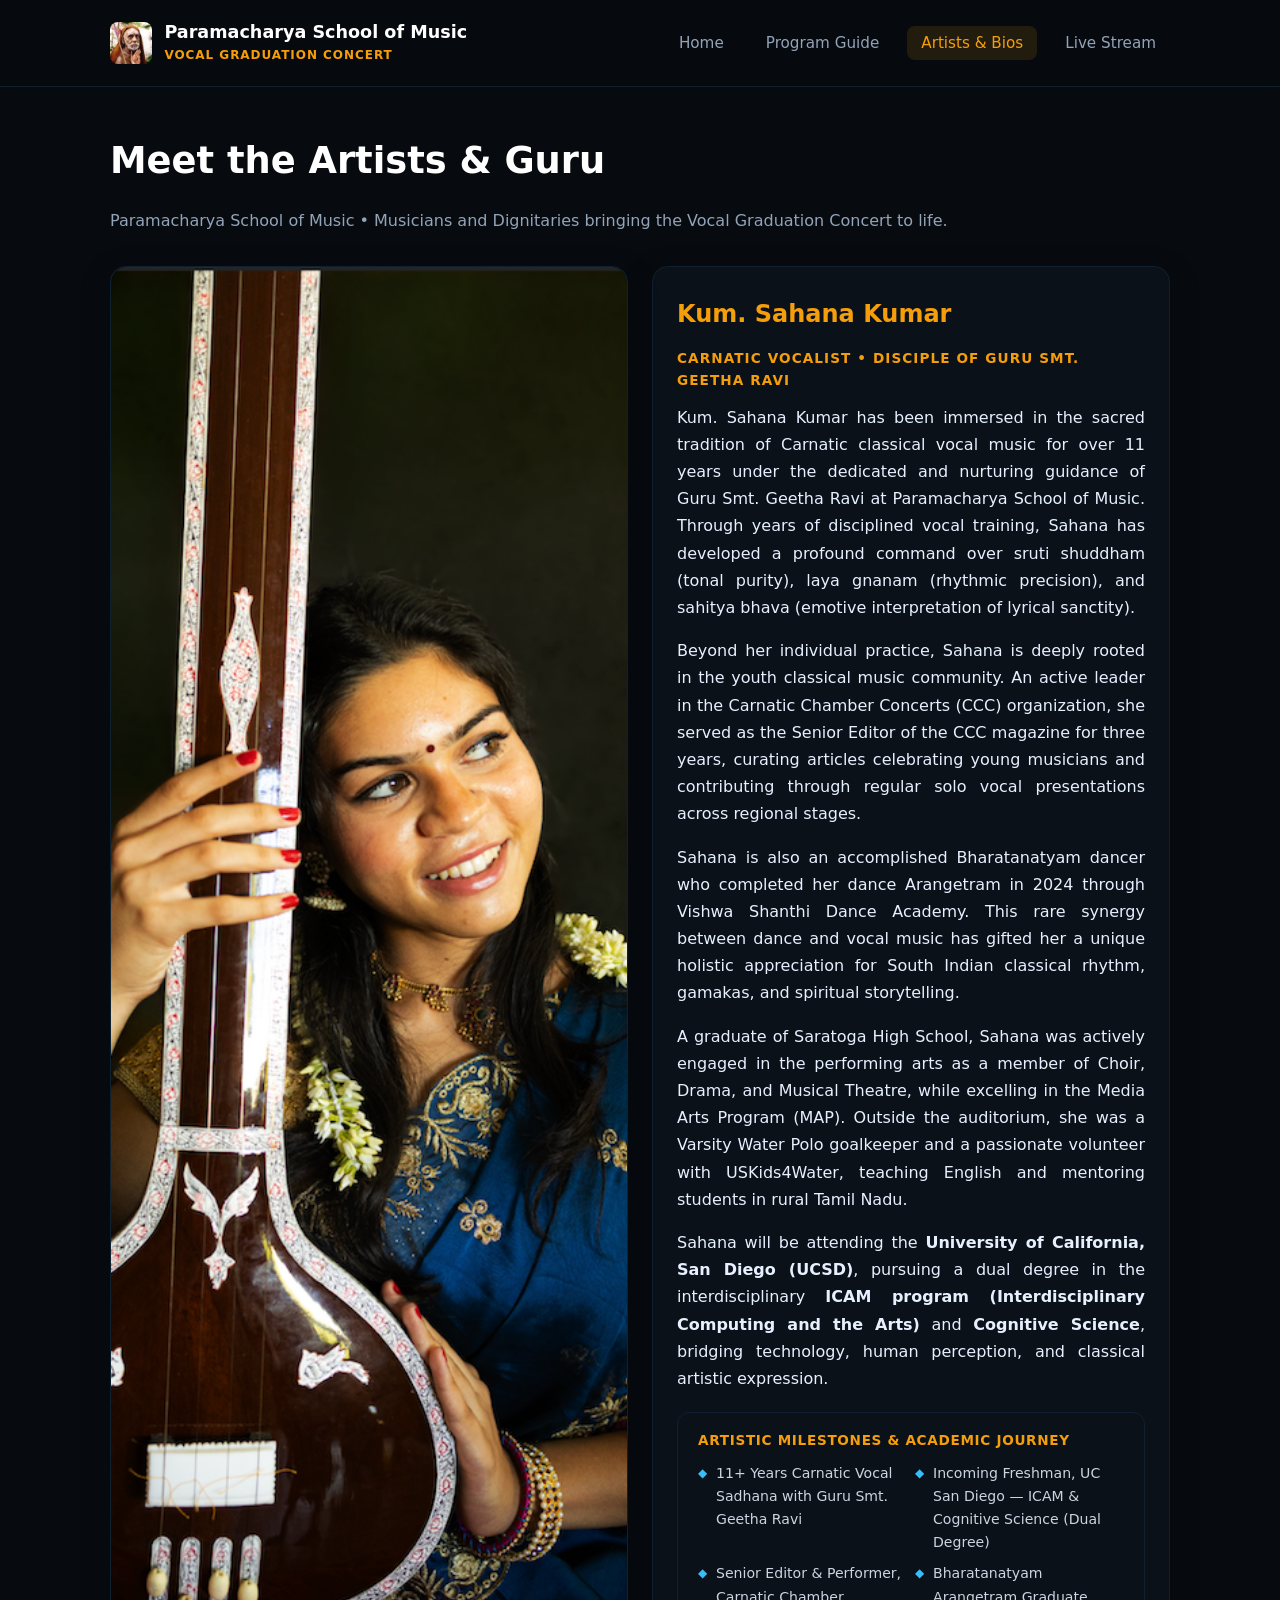
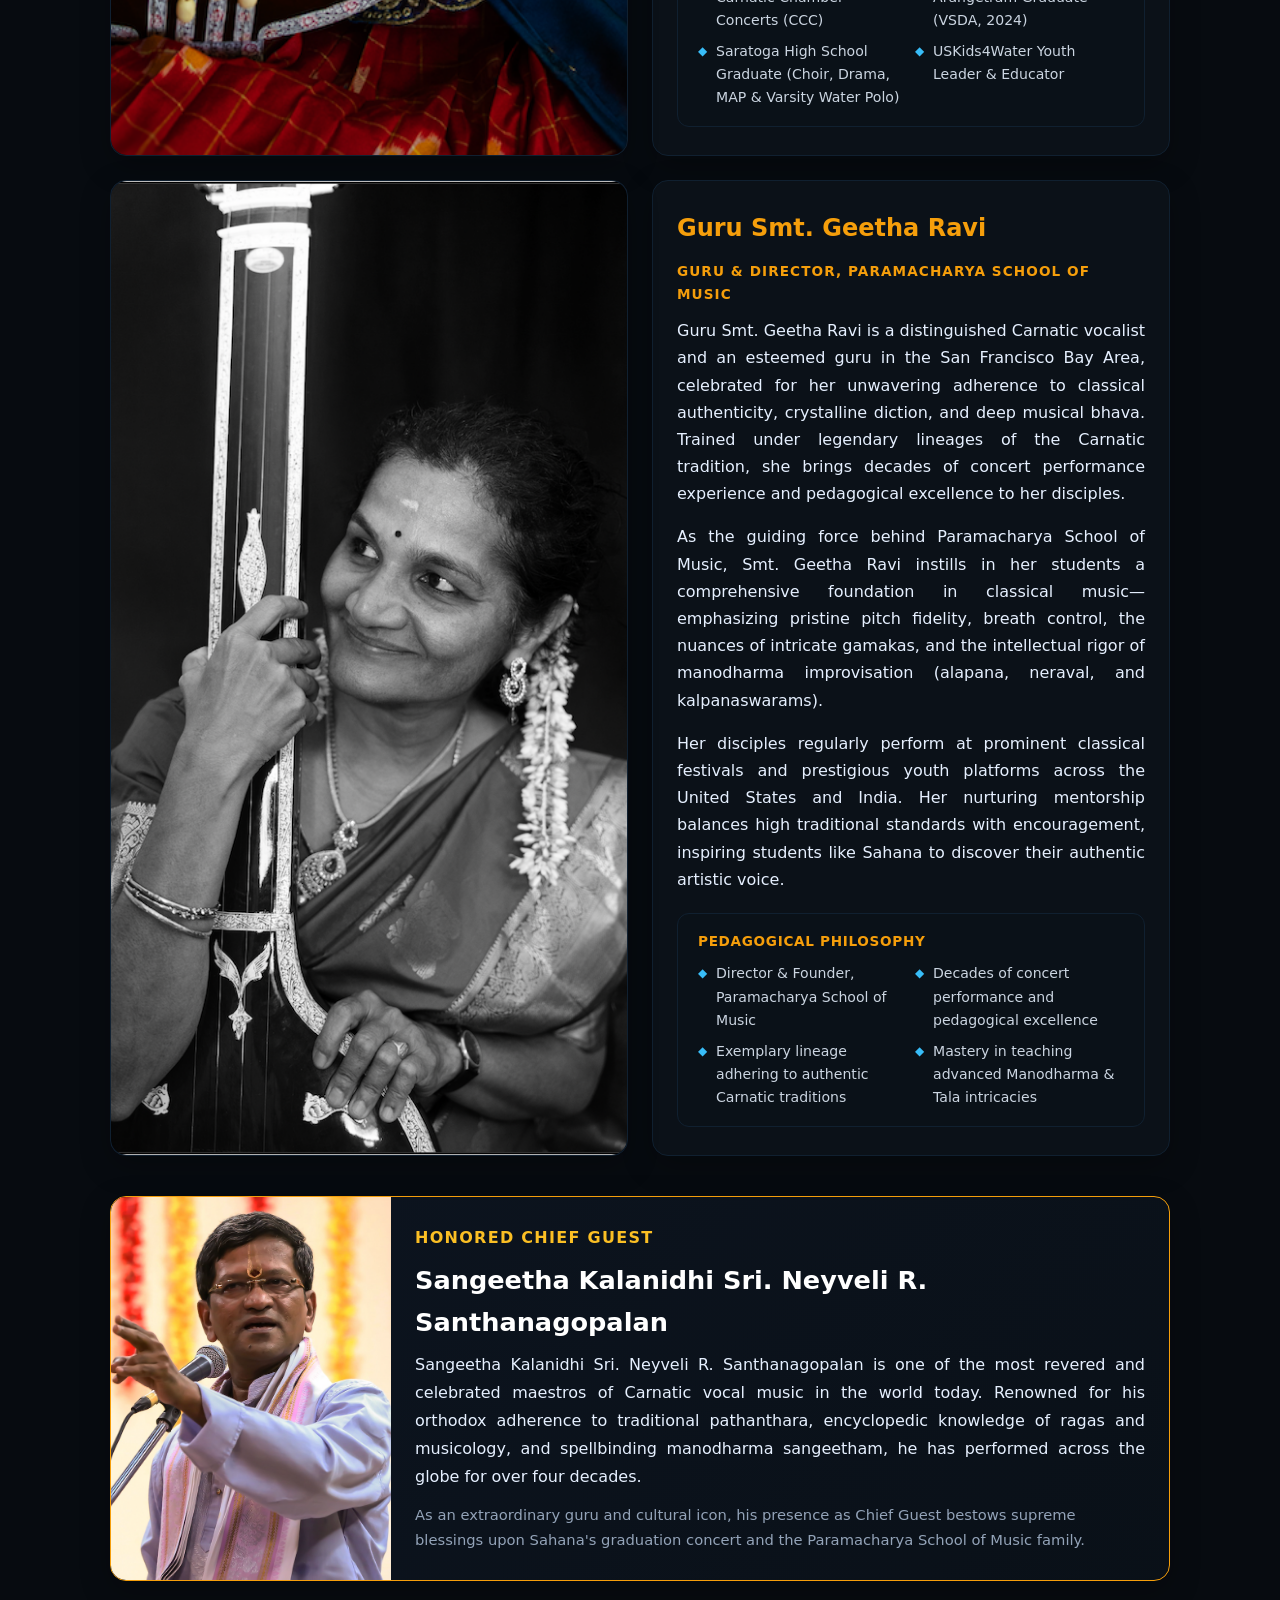
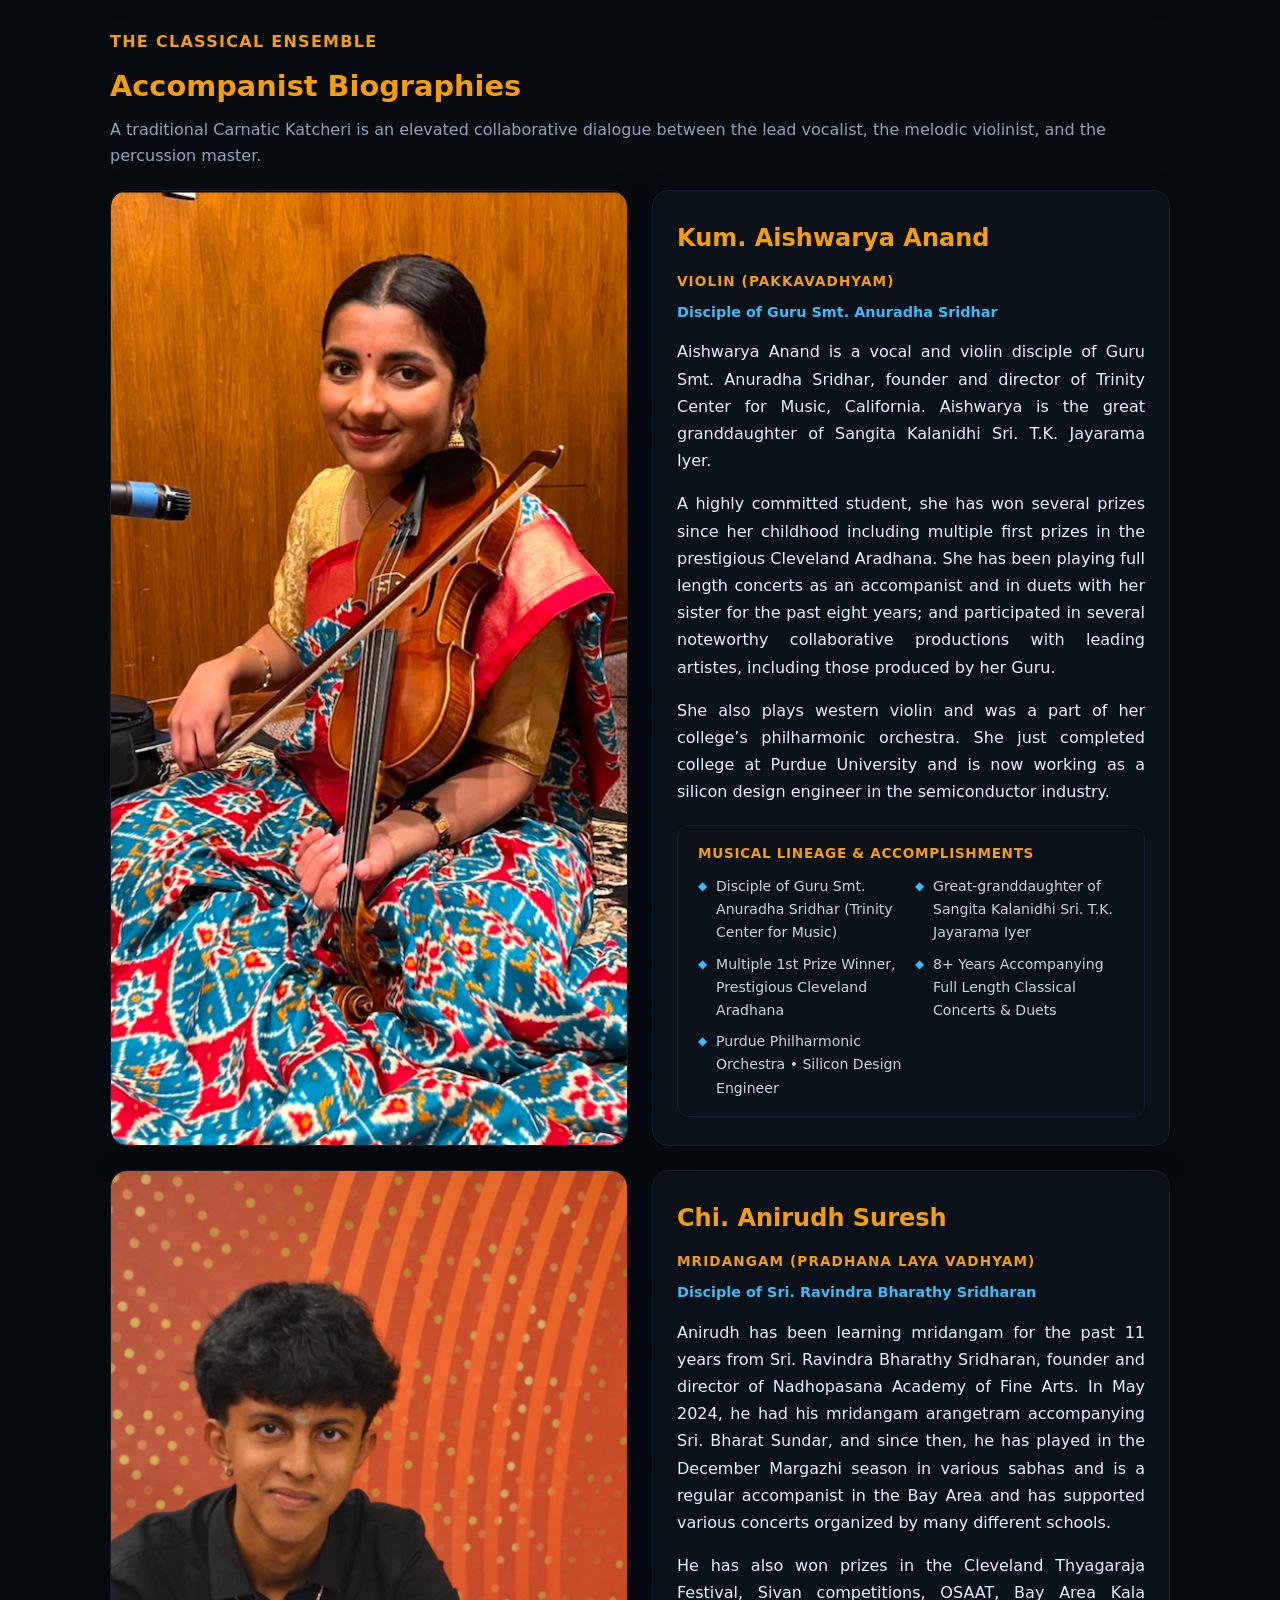
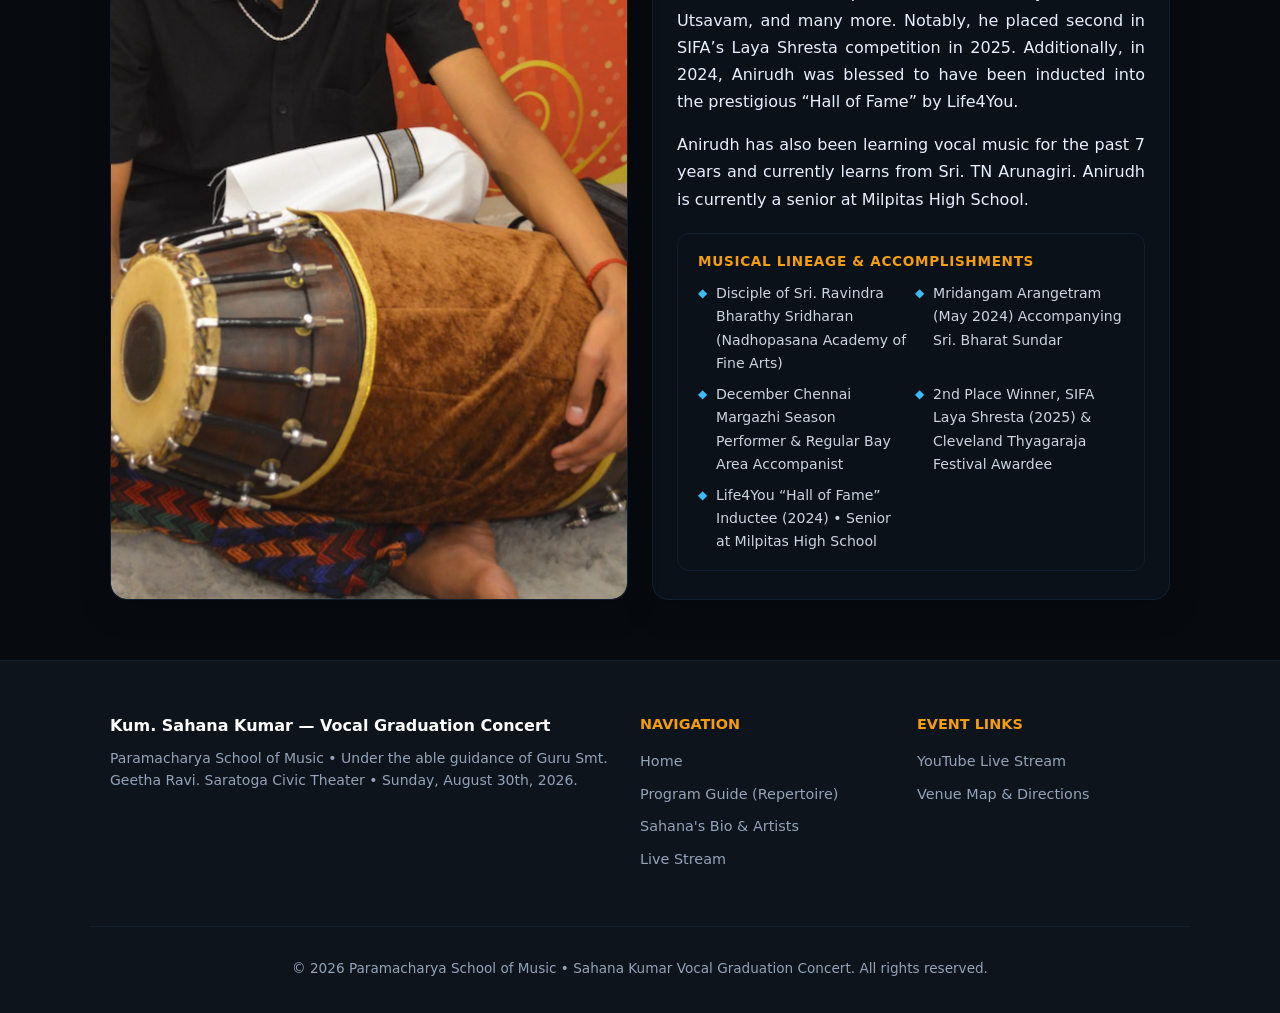
==== commit adcee922: "Ani bio" ====
--- a/artists.html
+++ b/artists.html
@@ -212,25 +212,27 @@
           <h3>Chi. Anirudh Suresh</h3>
           <span class="eyebrow" style="margin-bottom: 8px; font-size: 0.85rem;">Mridangam (Pradhana Laya Vadhyam)</span>
           <div style="color: var(--accent2); font-size: 0.9rem; font-weight: 600; margin-bottom: 14px;">
-            Disciple of Vidwan Sri Ravindrabharathy Sridharan
+            Disciple of Sri. Ravindra Bharathy Sridharan
           </div>
           <div class="dancer-bio-content">
             <p>
-              Chi. Anirudh Suresh is a powerhouse young mridangist who has undergone extensive, disciplined gurukulam training under the renowned mridangam maestro Vidwan Sri Ravindrabharathy Sridharan (Nadasudha).
-            </p>
-            <p>
-              Anirudh anchors the concert with resounding naadham, pristine stroke clarity, and mathematical virtuosity. He excels in sarvalaghu accompaniment, anticipating the vocalist's pauses and accentuating the lyrical beauty of each piece with crisp theermanams and structured korvais.
-            </p>
-            <p>
-              During the centerpiece <strong>Tani Avartanam</strong>, his commanding control over diverse nadais and intricate rhythmic calculations promises an exhilarating percussion presentation for the rasikas.
+              Anirudh has been learning mridangam for the past 11 years from Sri. Ravindra Bharathy Sridharan, founder and director of Nadhopasana Academy of Fine Arts. In May 2024, he had his mridangam arangetram accompanying Sri. Bharat Sundar, and since then, he has played in the December Margazhi season in various sabhas and is a regular accompanist in the Bay Area and has supported various concerts organized by many different schools.
+            </p>
+            <p>
+              He has also won prizes in the Cleveland Thyagaraja Festival, Sivan competitions, OSAAT, Bay Area Kala Utsavam, and many more. Notably, he placed second in SIFA’s Laya Shresta competition in 2025. Additionally, in 2024, Anirudh was blessed to have been inducted into the prestigious “Hall of Fame” by Life4You.
+            </p>
+            <p>
+              Anirudh has also been learning vocal music for the past 7 years and currently learns from Sri. TN Arunagiri. Anirudh is currently a senior at Milpitas High School.
             </p>
           </div>
           <div class="highlights-box">
-            <div class="highlights-title">Musical Lineage & Style</div>
+            <div class="highlights-title">Musical Lineage & Accomplishments</div>
             <ul class="highlights-list">
-              <li>Disciple of Vidwan Sri Ravindrabharathy Sridharan (Nadasudha)</li>
-              <li>Pristine stroke clarity, rich naadham & dynamic laya command</li>
-              <li>Featured accompanist across Bay Area concerts and festivals</li>
+              <li>Disciple of Sri. Ravindra Bharathy Sridharan (Nadhopasana Academy of Fine Arts)</li>
+              <li>Mridangam Arangetram (May 2024) Accompanying Sri. Bharat Sundar</li>
+              <li>December Chennai Margazhi Season Performer & Regular Bay Area Accompanist</li>
+              <li>2nd Place Winner, SIFA Laya Shresta (2025) & Cleveland Thyagaraja Festival Awardee</li>
+              <li>Life4You “Hall of Fame” Inductee (2024) • Senior at Milpitas High School</li>
             </ul>
           </div>
         </div>
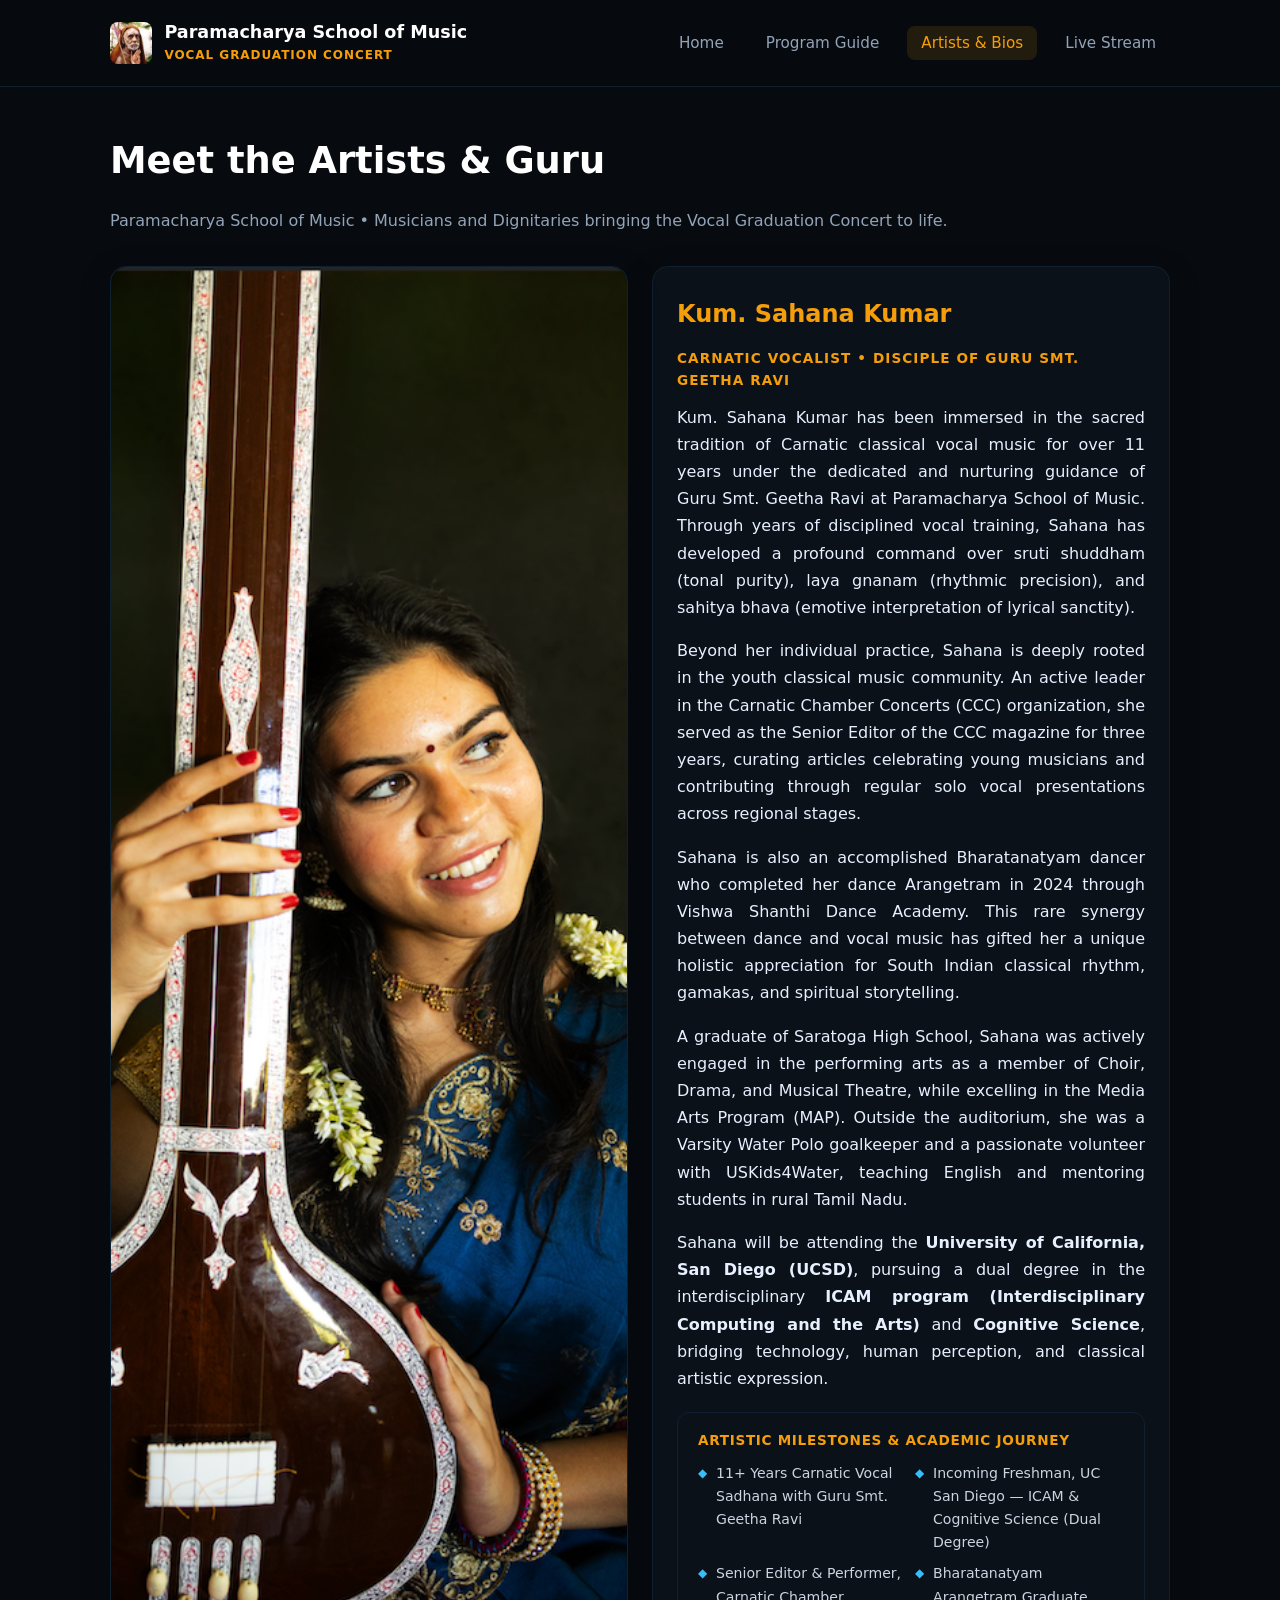
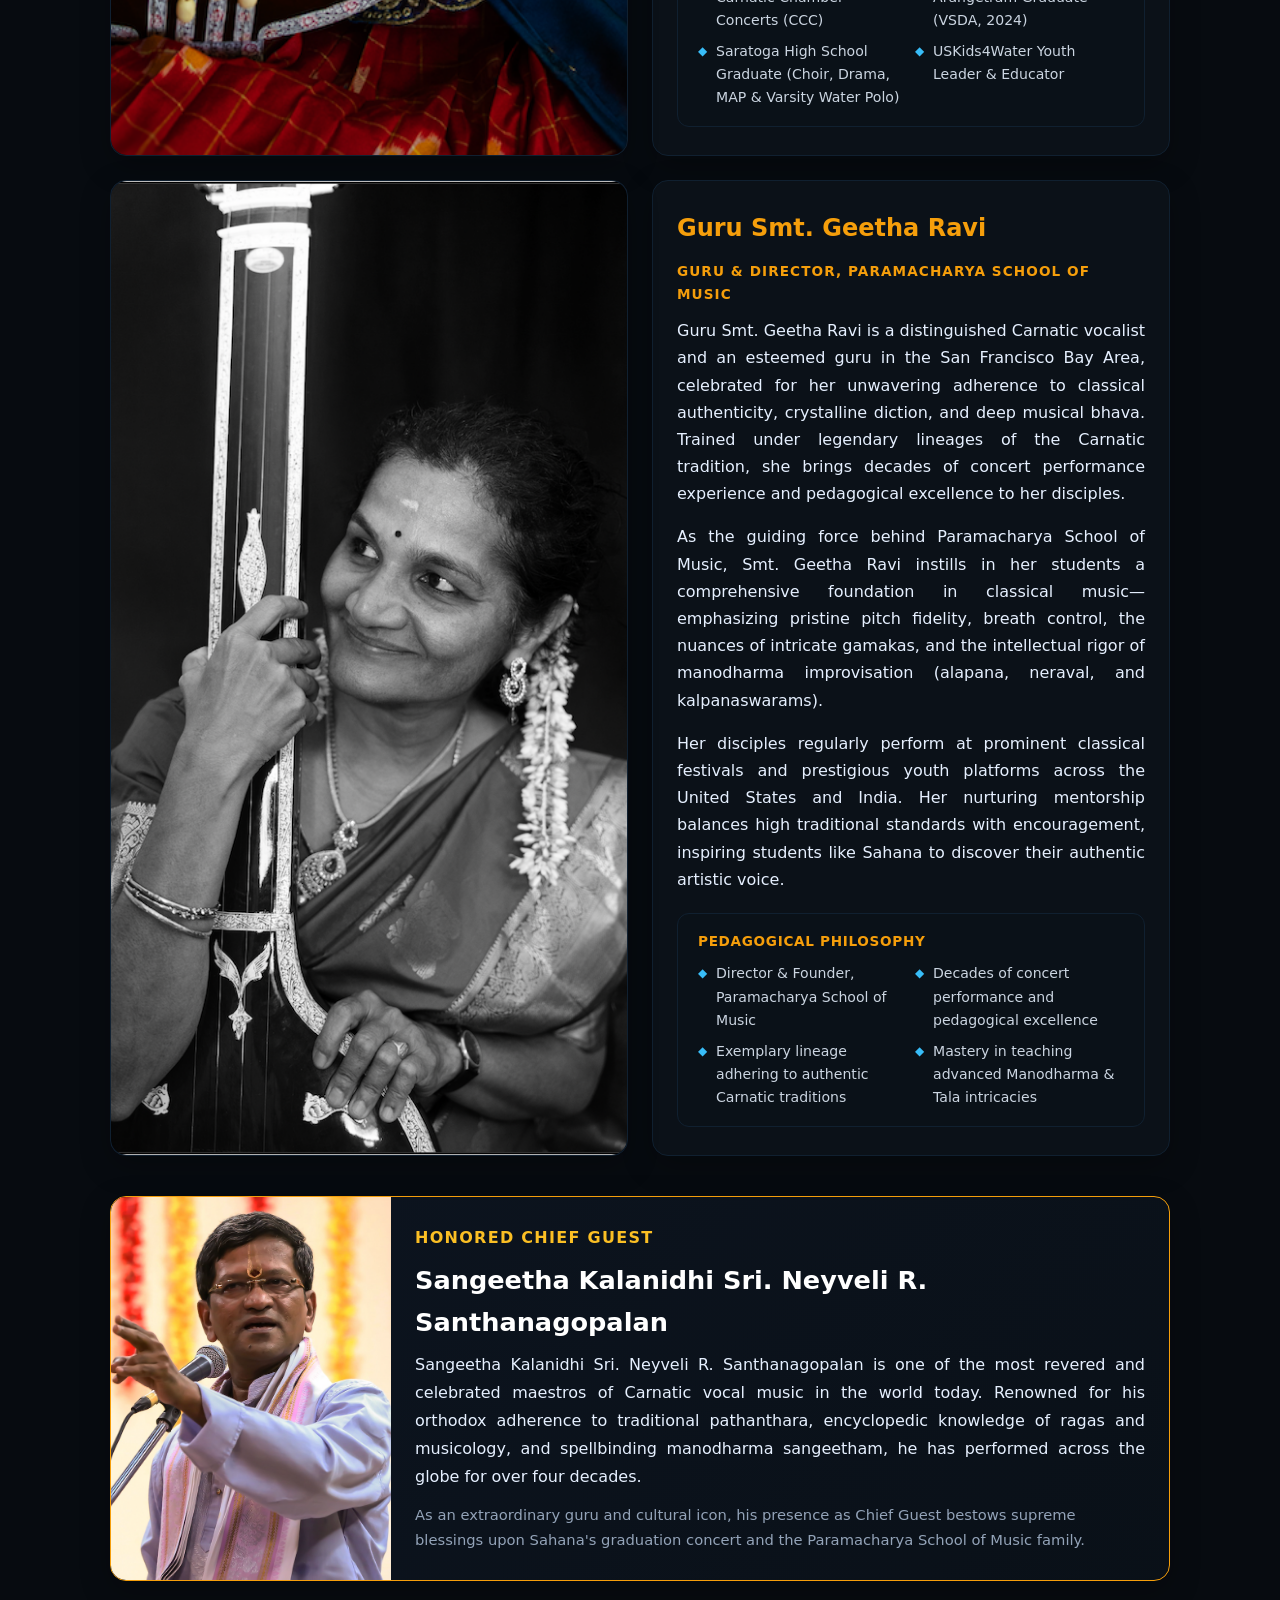
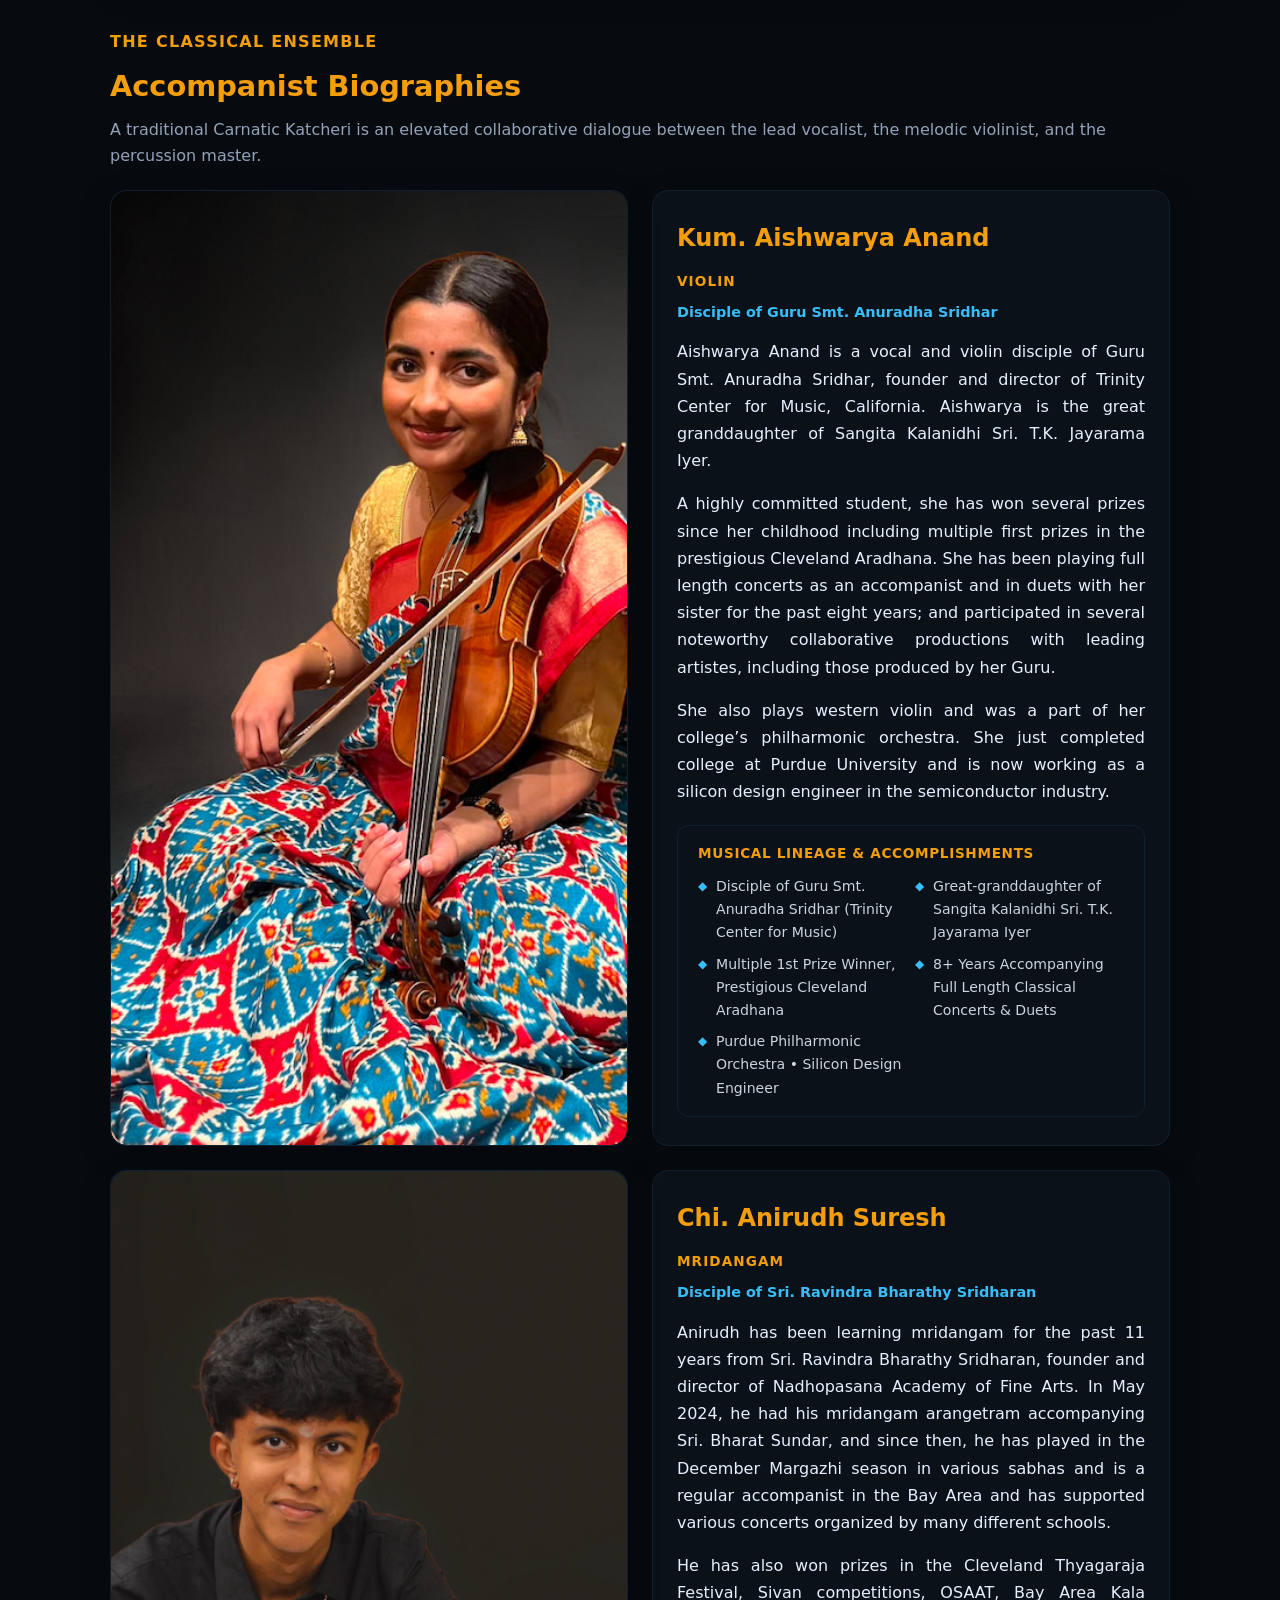
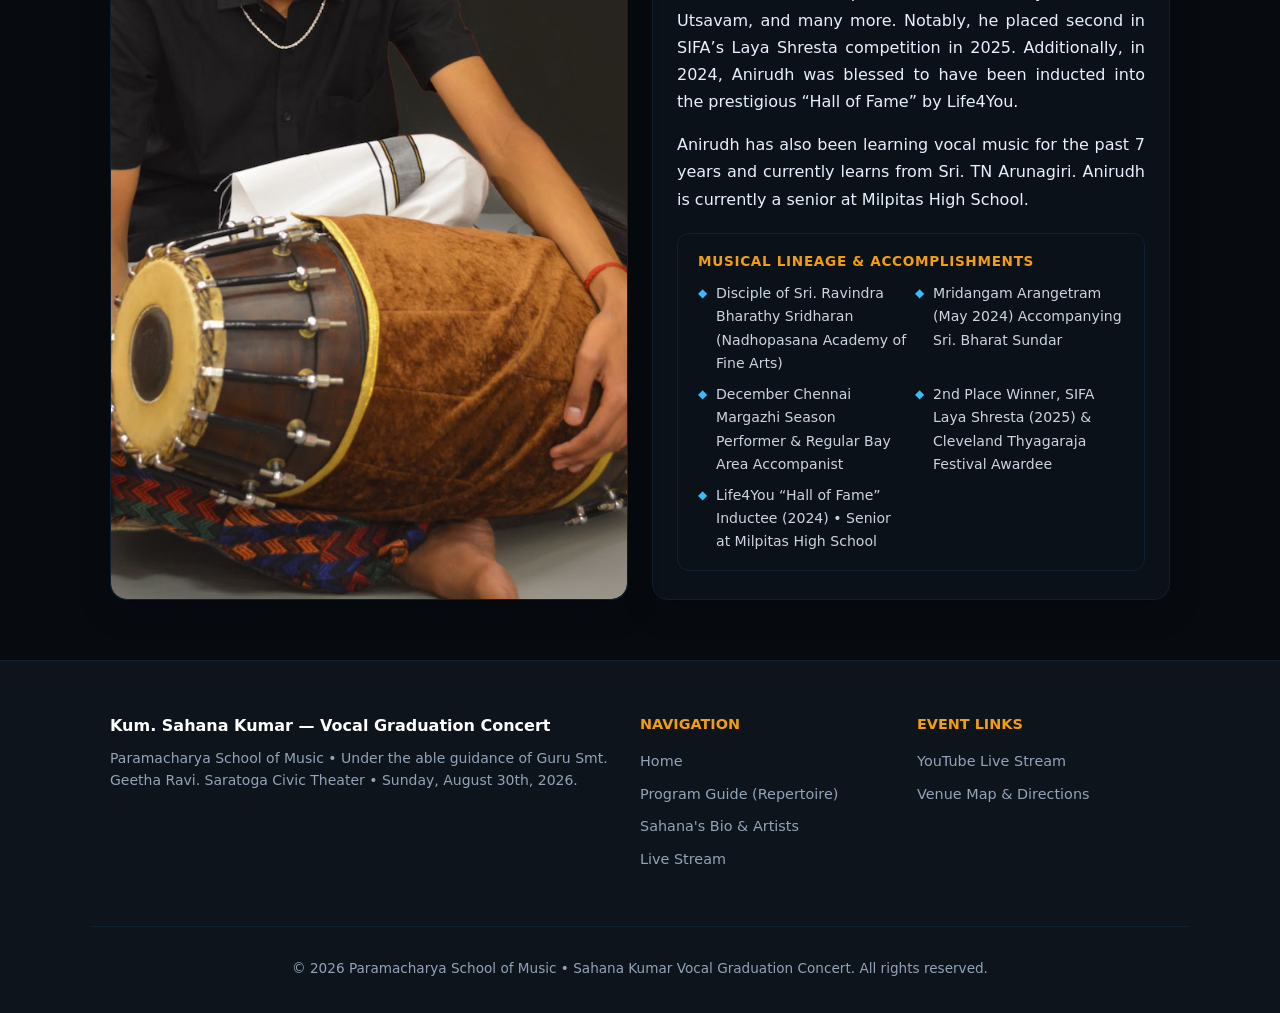
==== commit e89a97af: "Minor edits" ====
--- a/artists.html
+++ b/artists.html
@@ -167,12 +167,12 @@
           <div style="display: none; flex-direction: column; align-items: center; justify-content: center; text-align: center; height: 100%;">
             <div style="font-size: 4.5rem; margin-bottom: 12px; filter: drop-shadow(0 4px 12px var(--accent-glow));">🎻</div>
             <h4 style="margin: 0; color: var(--text-bright); font-size: 1.25rem;">Kum. Aishwarya Anand</h4>
-            <span style="color: var(--accent); font-size: 0.85rem; text-transform: uppercase; letter-spacing: 0.05em; font-weight: 600;">Violin (Pakkavadhyam)</span>
+            <span style="color: var(--accent); font-size: 0.85rem; text-transform: uppercase; letter-spacing: 0.05em; font-weight: 600;">Violin</span>
           </div>
         </div>
         <div class="dancer-bio-card">
           <h3>Kum. Aishwarya Anand</h3>
-          <span class="eyebrow" style="margin-bottom: 8px; font-size: 0.85rem;">Violin (Pakkavadhyam)</span>
+          <span class="eyebrow" style="margin-bottom: 8px; font-size: 0.85rem;">Violin</span>
           <div style="color: var(--accent2); font-size: 0.9rem; font-weight: 600; margin-bottom: 14px;">
             Disciple of Guru Smt. Anuradha Sridhar
           </div>
@@ -205,12 +205,12 @@
           <div style="display: none; flex-direction: column; align-items: center; justify-content: center; text-align: center; height: 100%;">
             <div style="font-size: 4.5rem; margin-bottom: 12px; filter: drop-shadow(0 4px 12px var(--accent-glow));">🥁</div>
             <h4 style="margin: 0; color: var(--text-bright); font-size: 1.25rem;">Chi. Anirudh Suresh</h4>
-            <span style="color: var(--accent); font-size: 0.85rem; text-transform: uppercase; letter-spacing: 0.05em; font-weight: 600;">Mridangam (Pradhana Laya Vadhyam)</span>
+            <span style="color: var(--accent); font-size: 0.85rem; text-transform: uppercase; letter-spacing: 0.05em; font-weight: 600;">Mridangam</span>
           </div>
         </div>
         <div class="dancer-bio-card">
           <h3>Chi. Anirudh Suresh</h3>
-          <span class="eyebrow" style="margin-bottom: 8px; font-size: 0.85rem;">Mridangam (Pradhana Laya Vadhyam)</span>
+          <span class="eyebrow" style="margin-bottom: 8px; font-size: 0.85rem;">Mridangam</span>
           <div style="color: var(--accent2); font-size: 0.9rem; font-weight: 600; margin-bottom: 14px;">
             Disciple of Sri. Ravindra Bharathy Sridharan
           </div>
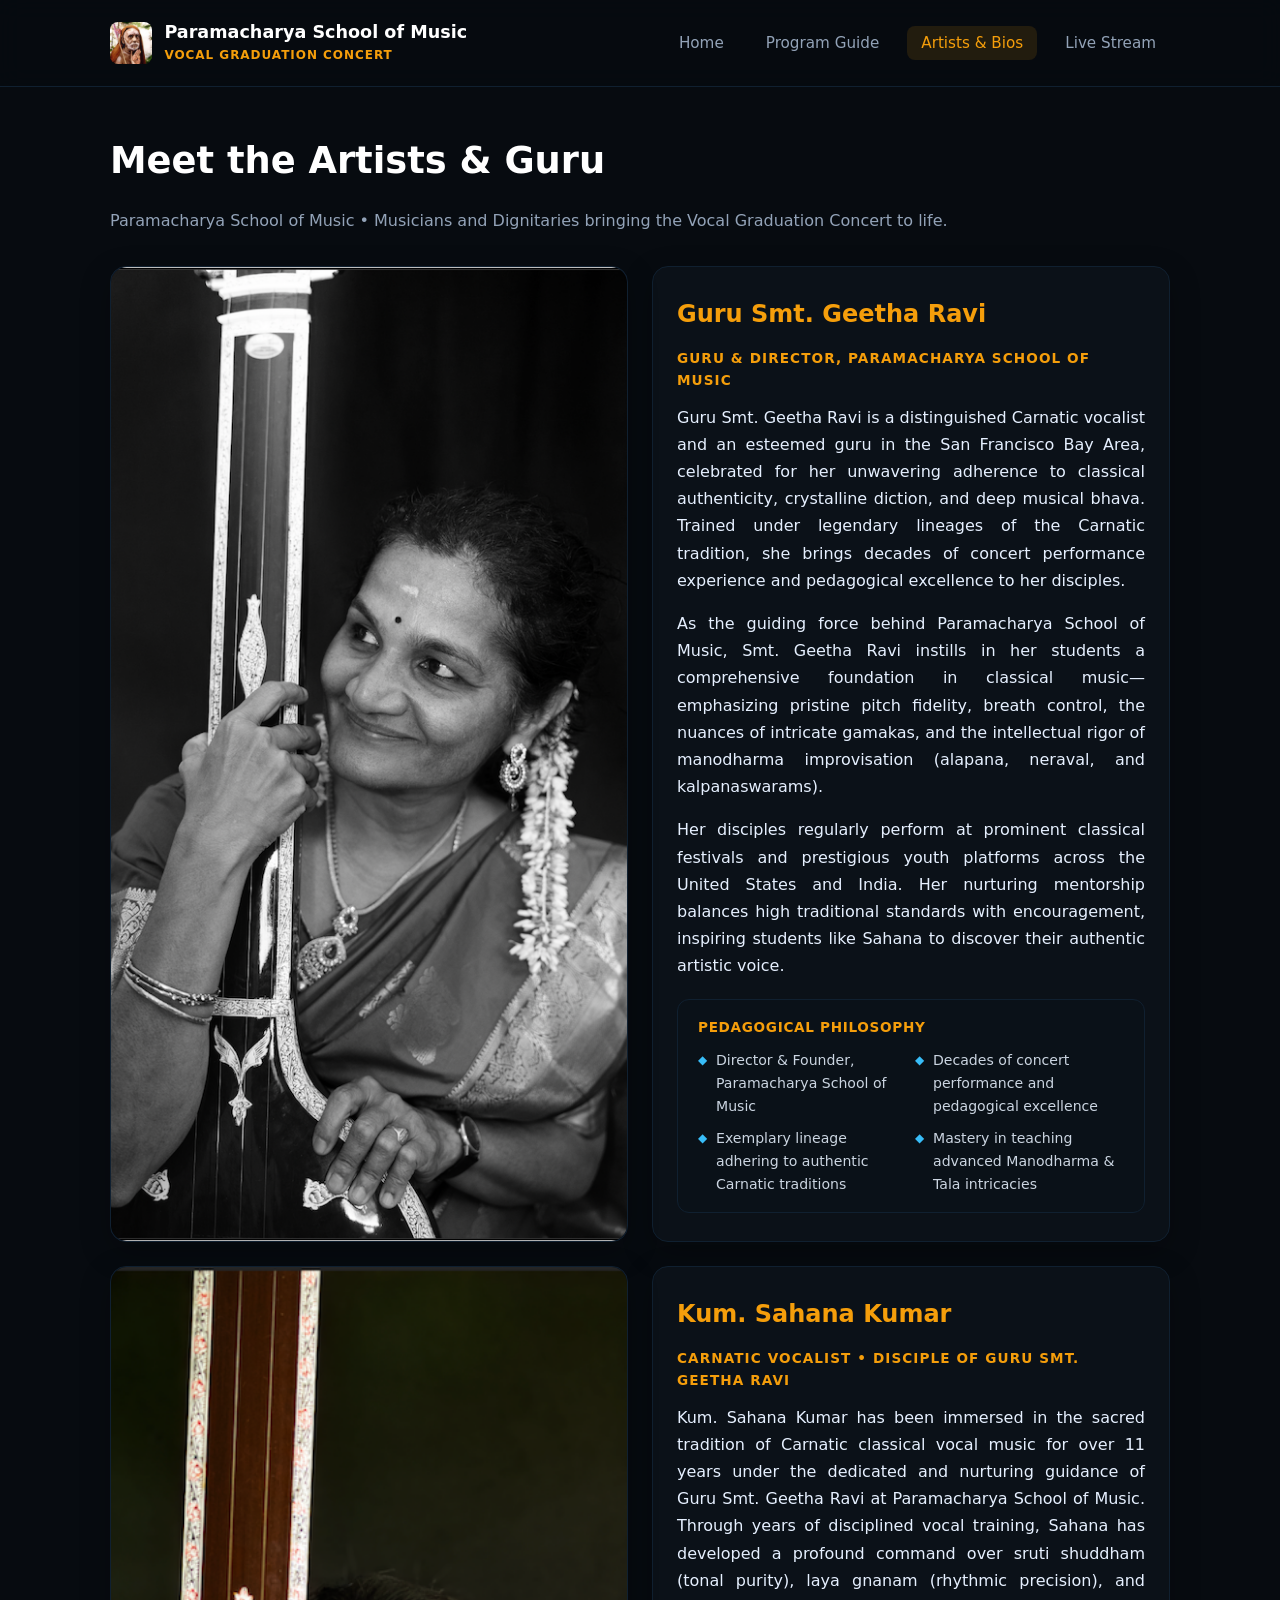
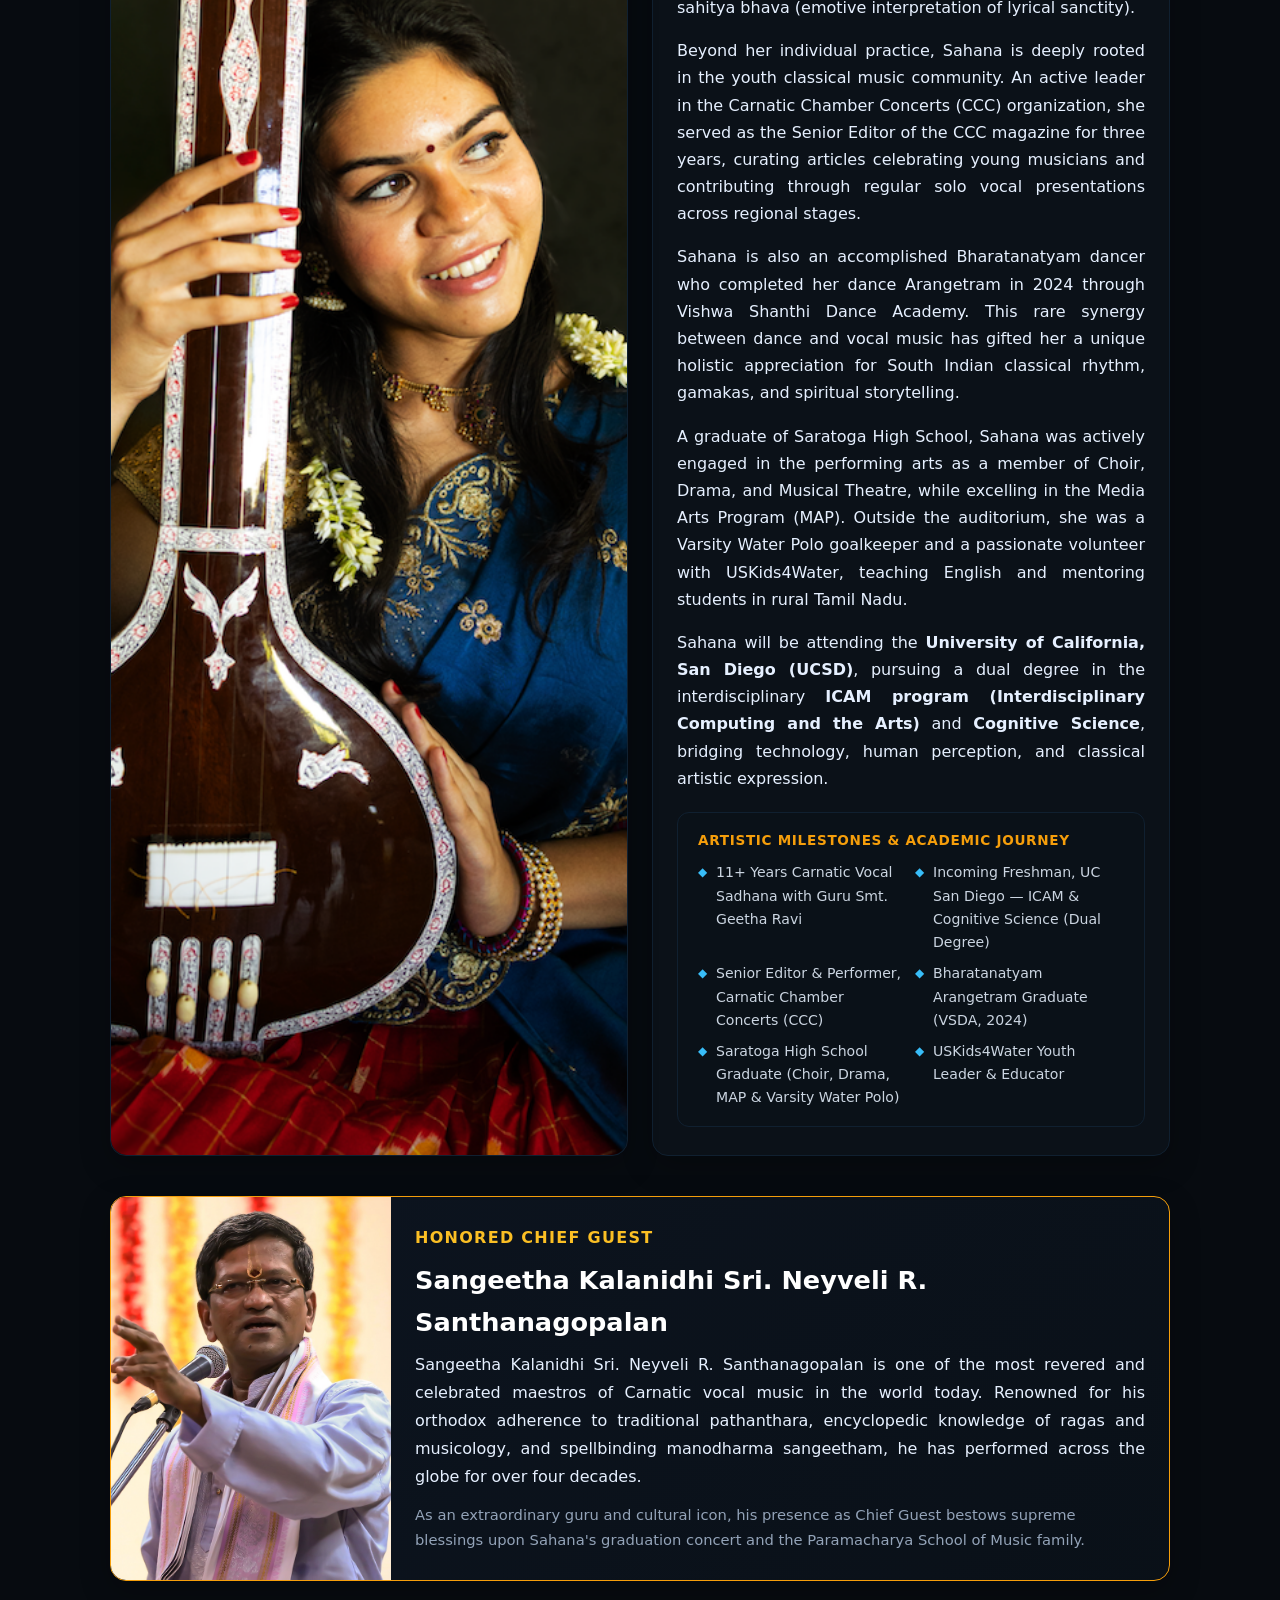
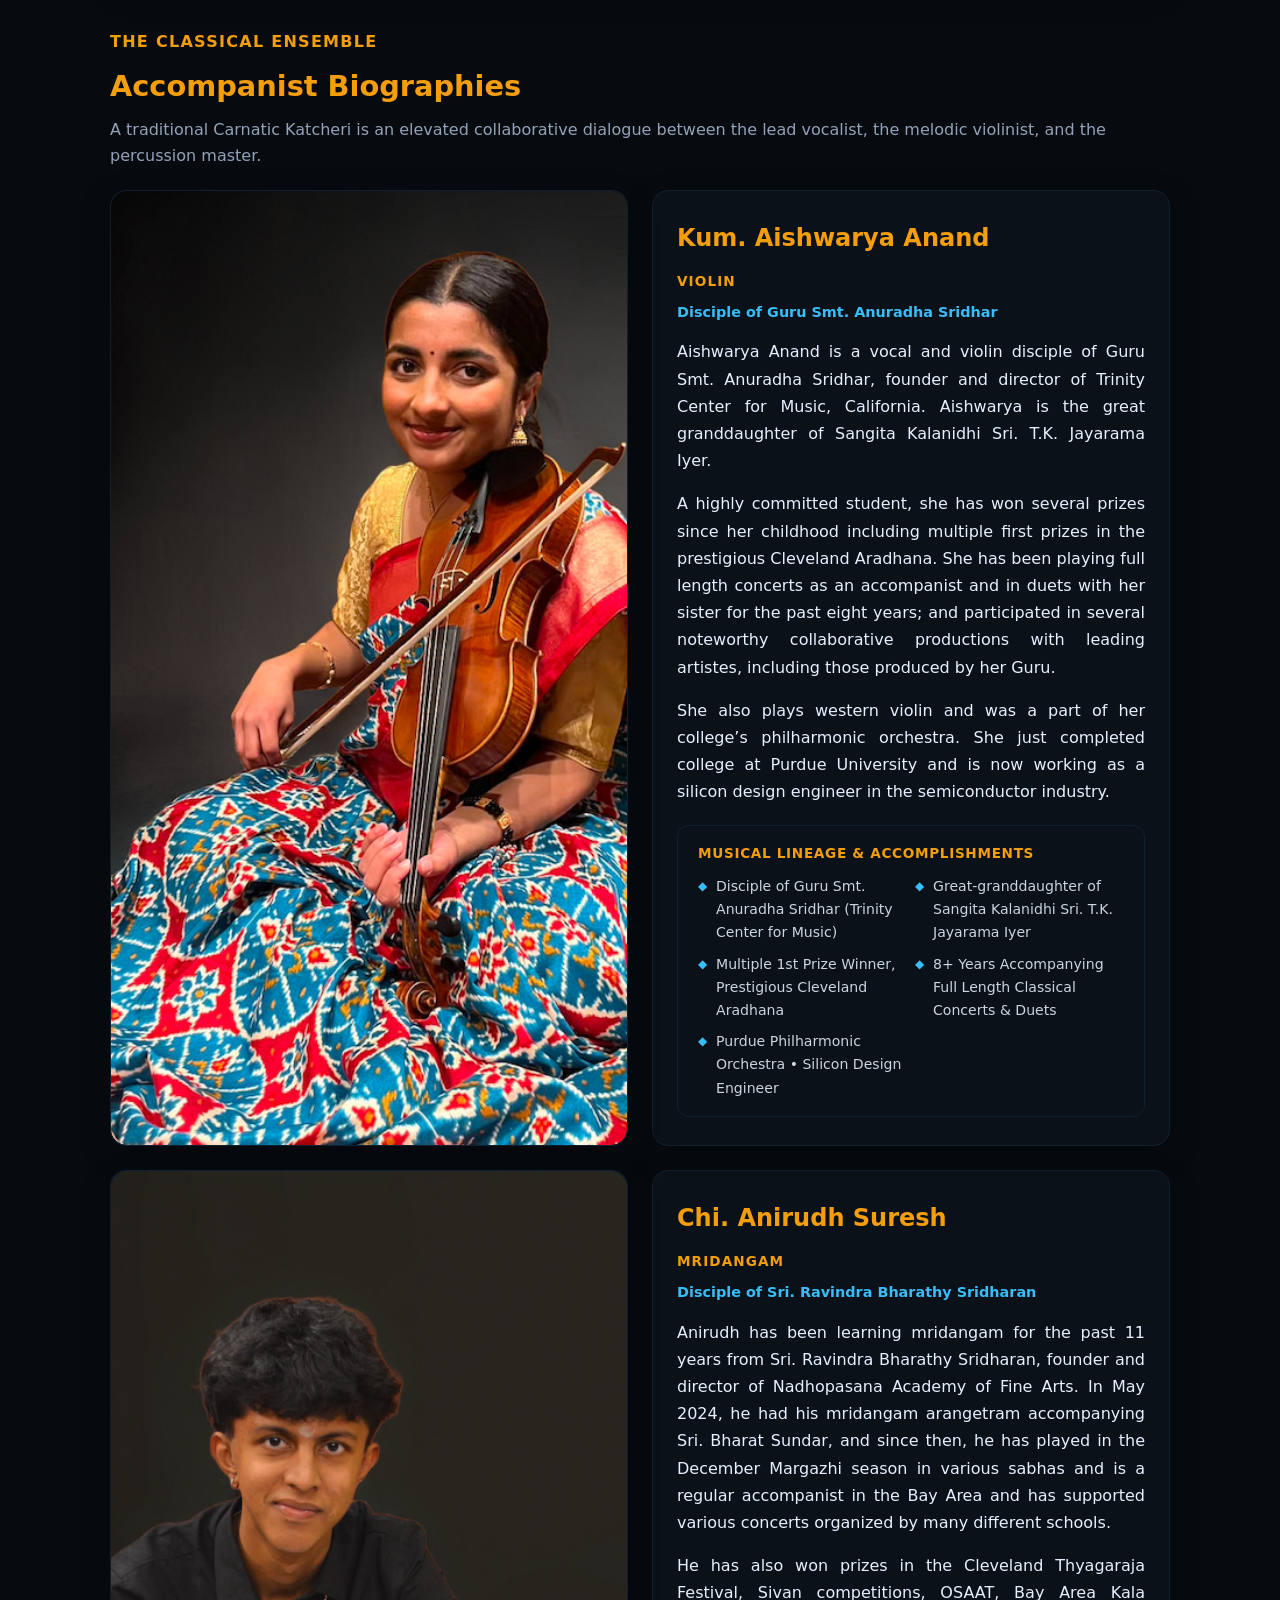
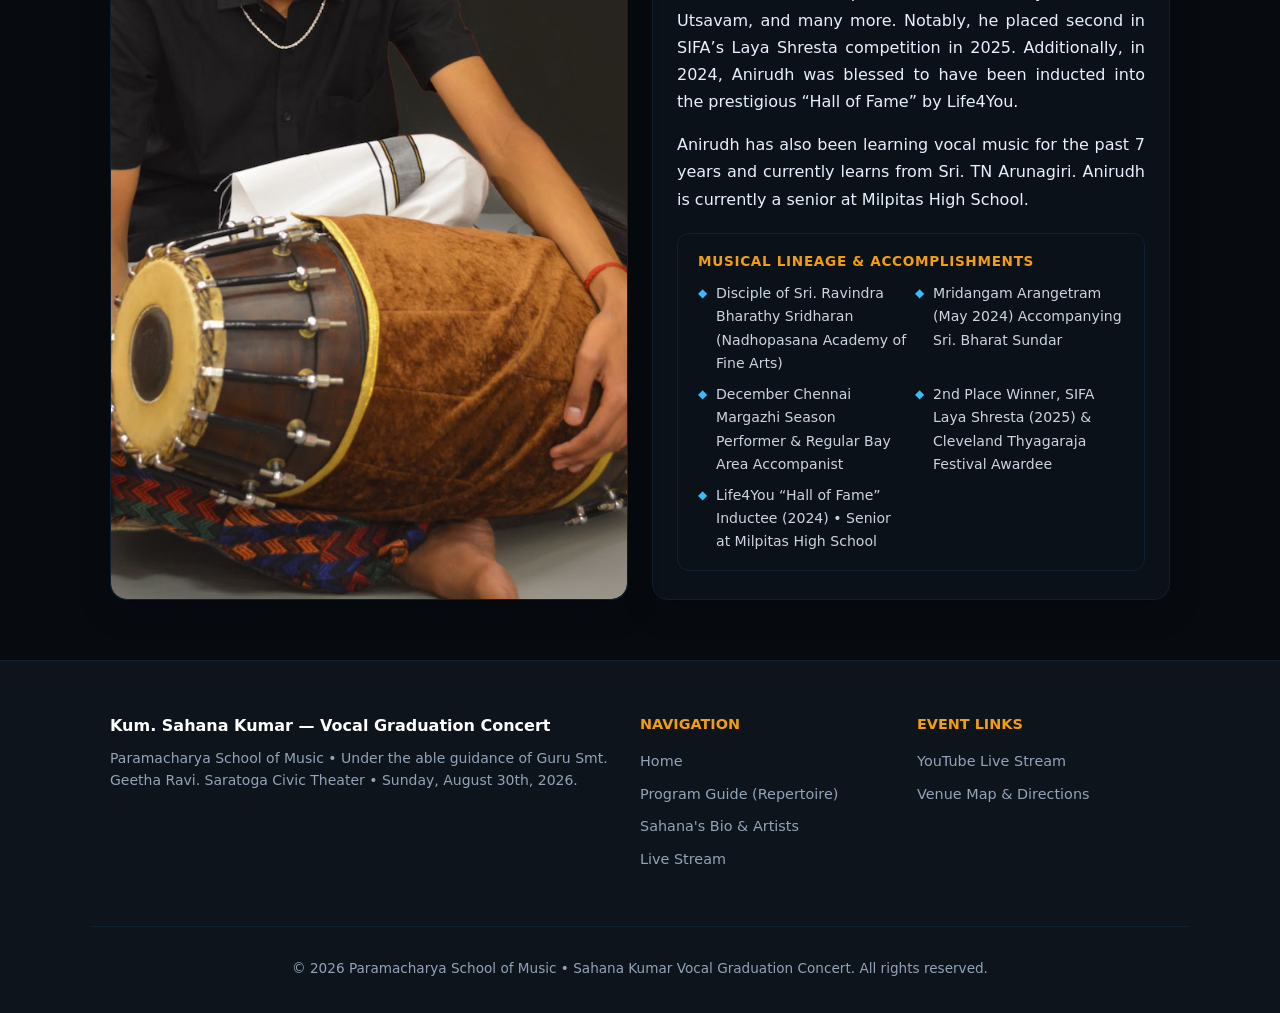
==== commit 58b74833: "Order swapped for artists" ====
--- a/artists.html
+++ b/artists.html
@@ -43,6 +43,43 @@
          =================================================================== -->
     <section class="dancers-bento">
 
+      <!-- Guru Smt. Geetha Ravi Photo Card -->
+      <div class="dancer-image-card" style="background: linear-gradient(145deg, #0d1522 0%, #080e18 100%);">
+        <img src="assets/guru.jpg" alt="Guru Smt. Geetha Ravi" onerror="this.onerror=null; this.style.display='none'; this.nextElementSibling.style.display='flex';"/>
+        <div style="display: none; flex-direction: column; align-items: center; justify-content: center; text-align: center; height: 100%;">
+          <div style="font-size: 4.5rem; margin-bottom: 12px; filter: drop-shadow(0 4px 12px var(--accent-glow));">🎶</div>
+          <h4 style="margin: 0; color: var(--text-bright); font-size: 1.25rem;">Guru Smt. Geetha Ravi</h4>
+          <span style="color: var(--accent); font-size: 0.85rem; text-transform: uppercase; letter-spacing: 0.05em; font-weight: 600;">Paramacharya School of Music</span>
+        </div>
+      </div>
+
+      <!-- Guru Smt. Geetha Ravi Bio Card -->
+      <div class="dancer-bio-card">
+        <h3 id="guru-name">Guru Smt. Geetha Ravi</h3>
+        <span class="eyebrow" style="margin-bottom: 12px; font-size: 0.85rem;">Guru & Director, Paramacharya School of Music</span>
+        <div class="dancer-bio-content" id="guru-bio">
+          <p>
+            Guru Smt. Geetha Ravi is a distinguished Carnatic vocalist and an esteemed guru in the San Francisco Bay Area, celebrated for her unwavering adherence to classical authenticity, crystalline diction, and deep musical bhava. Trained under legendary lineages of the Carnatic tradition, she brings decades of concert performance experience and pedagogical excellence to her disciples.
+          </p>
+          <p>
+            As the guiding force behind Paramacharya School of Music, Smt. Geetha Ravi instills in her students a comprehensive foundation in classical music—emphasizing pristine pitch fidelity, breath control, the nuances of intricate gamakas, and the intellectual rigor of manodharma improvisation (alapana, neraval, and kalpanaswarams).
+          </p>
+          <p>
+            Her disciples regularly perform at prominent classical festivals and prestigious youth platforms across the United States and India. Her nurturing mentorship balances high traditional standards with encouragement, inspiring students like Sahana to discover their authentic artistic voice.
+          </p>
+        </div>
+
+        <div class="highlights-box">
+          <div class="highlights-title">Pedagogical Philosophy</div>
+          <ul class="highlights-list" id="guru-highlights">
+            <li>Director & Founder, Paramacharya School of Music</li>
+            <li>Decades of concert performance and pedagogical excellence</li>
+            <li>Exemplary lineage adhering to authentic Carnatic traditions</li>
+            <li>Mastery in teaching advanced Manodharma & Tala intricacies</li>
+          </ul>
+        </div>
+      </div>
+
       <!-- Kum. Sahana Kumar (Vocalist) Photo Card -->
       <div class="dancer-image-card">
         <img src="assets/sahana.png" id="vocalist-img" alt="Kum. Sahana Kumar - Carnatic Vocalist" onerror="this.onerror=null; this.src='assets/dancers/sahana.png';"/>
@@ -83,43 +120,6 @@
         </div>
       </div>
 
-      <!-- Guru Smt. Geetha Ravi Photo Card -->
-      <div class="dancer-image-card" style="background: linear-gradient(145deg, #0d1522 0%, #080e18 100%);">
-        <img src="assets/guru.jpg" alt="Guru Smt. Geetha Ravi" onerror="this.onerror=null; this.style.display='none'; this.nextElementSibling.style.display='flex';"/>
-        <div style="display: none; flex-direction: column; align-items: center; justify-content: center; text-align: center; height: 100%;">
-          <div style="font-size: 4.5rem; margin-bottom: 12px; filter: drop-shadow(0 4px 12px var(--accent-glow));">🎶</div>
-          <h4 style="margin: 0; color: var(--text-bright); font-size: 1.25rem;">Guru Smt. Geetha Ravi</h4>
-          <span style="color: var(--accent); font-size: 0.85rem; text-transform: uppercase; letter-spacing: 0.05em; font-weight: 600;">Paramacharya School of Music</span>
-        </div>
-      </div>
-
-      <!-- Guru Smt. Geetha Ravi Bio Card -->
-      <div class="dancer-bio-card">
-        <h3 id="guru-name">Guru Smt. Geetha Ravi</h3>
-        <span class="eyebrow" style="margin-bottom: 12px; font-size: 0.85rem;">Guru & Director, Paramacharya School of Music</span>
-        <div class="dancer-bio-content" id="guru-bio">
-          <p>
-            Guru Smt. Geetha Ravi is a distinguished Carnatic vocalist and an esteemed guru in the San Francisco Bay Area, celebrated for her unwavering adherence to classical authenticity, crystalline diction, and deep musical bhava. Trained under legendary lineages of the Carnatic tradition, she brings decades of concert performance experience and pedagogical excellence to her disciples.
-          </p>
-          <p>
-            As the guiding force behind Paramacharya School of Music, Smt. Geetha Ravi instills in her students a comprehensive foundation in classical music—emphasizing pristine pitch fidelity, breath control, the nuances of intricate gamakas, and the intellectual rigor of manodharma improvisation (alapana, neraval, and kalpanaswarams).
-          </p>
-          <p>
-            Her disciples regularly perform at prominent classical festivals and prestigious youth platforms across the United States and India. Her nurturing mentorship balances high traditional standards with encouragement, inspiring students like Sahana to discover their authentic artistic voice.
-          </p>
-        </div>
-
-        <div class="highlights-box">
-          <div class="highlights-title">Pedagogical Philosophy</div>
-          <ul class="highlights-list" id="guru-highlights">
-            <li>Director & Founder, Paramacharya School of Music</li>
-            <li>Decades of concert performance and pedagogical excellence</li>
-            <li>Exemplary lineage adhering to authentic Carnatic traditions</li>
-            <li>Mastery in teaching advanced Manodharma & Tala intricacies</li>
-          </ul>
-        </div>
-      </div>
-
     </section>
 
     <!-- ===================================================================
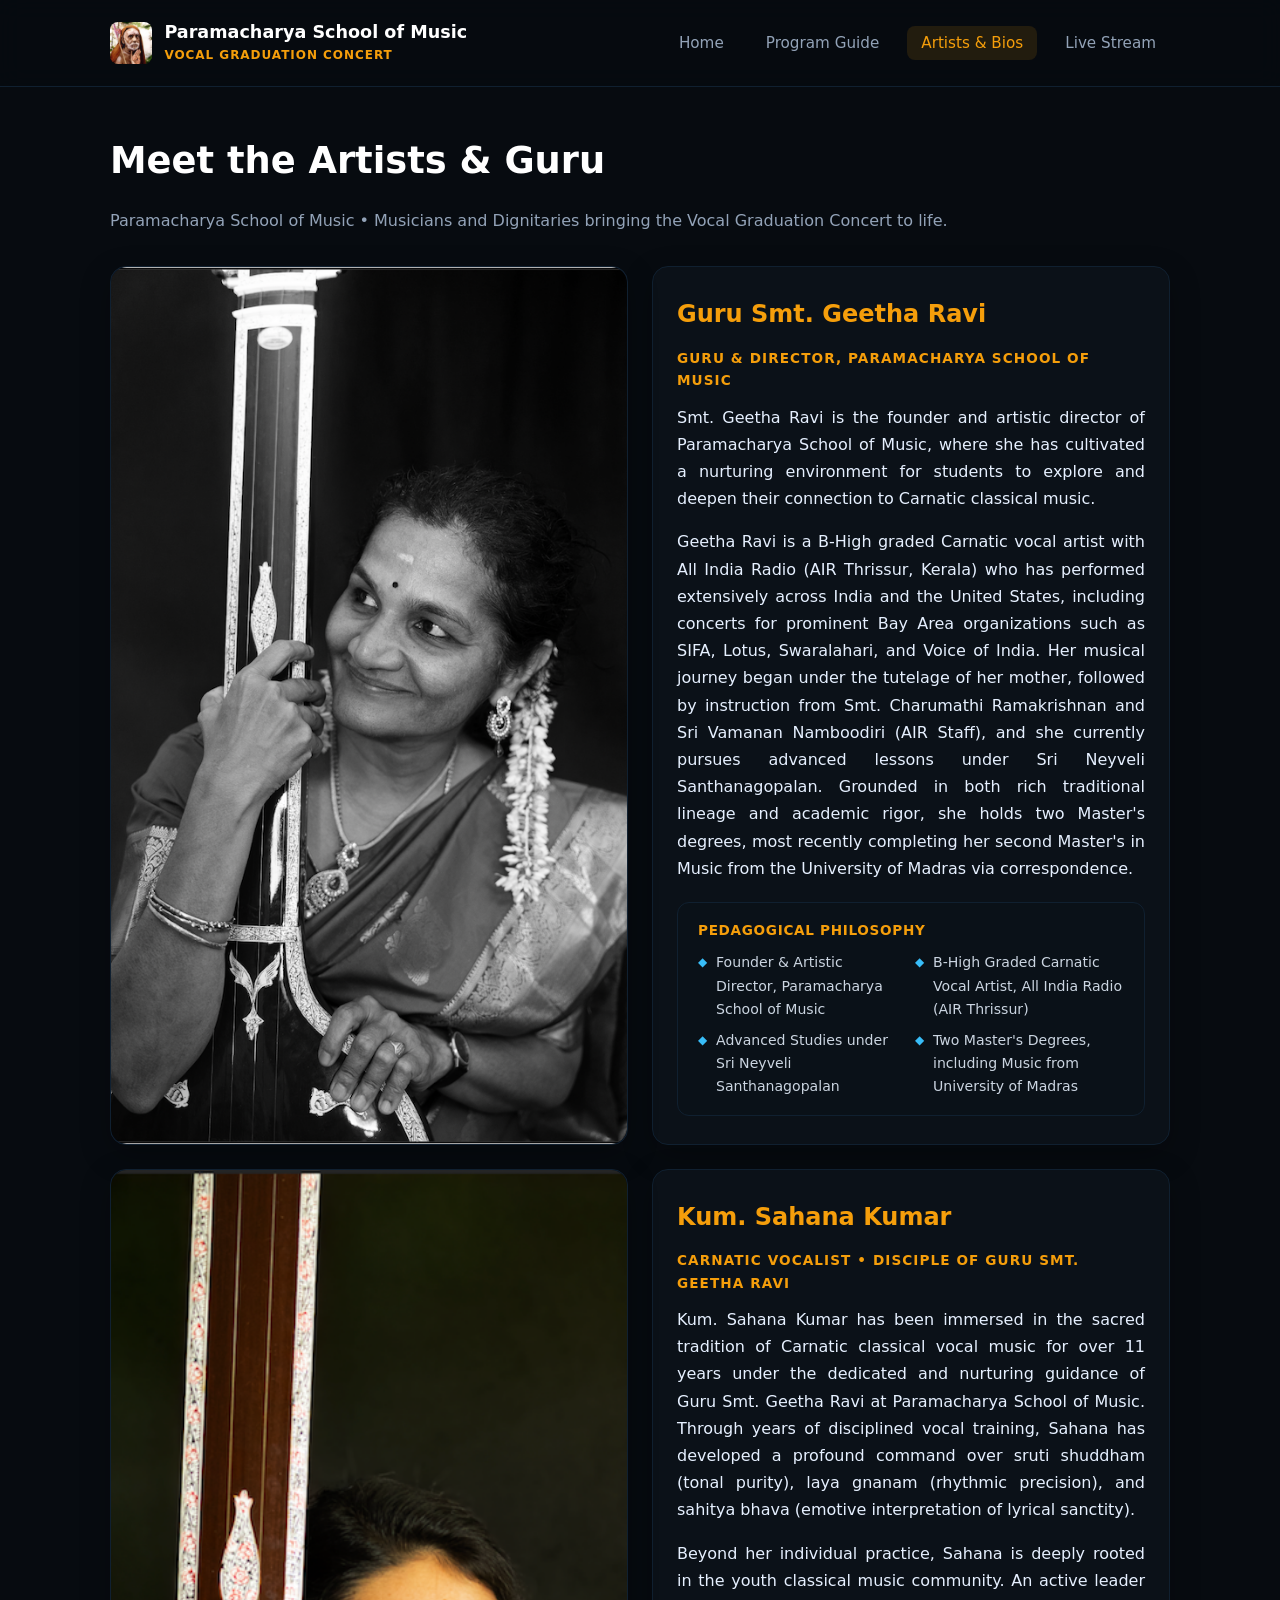
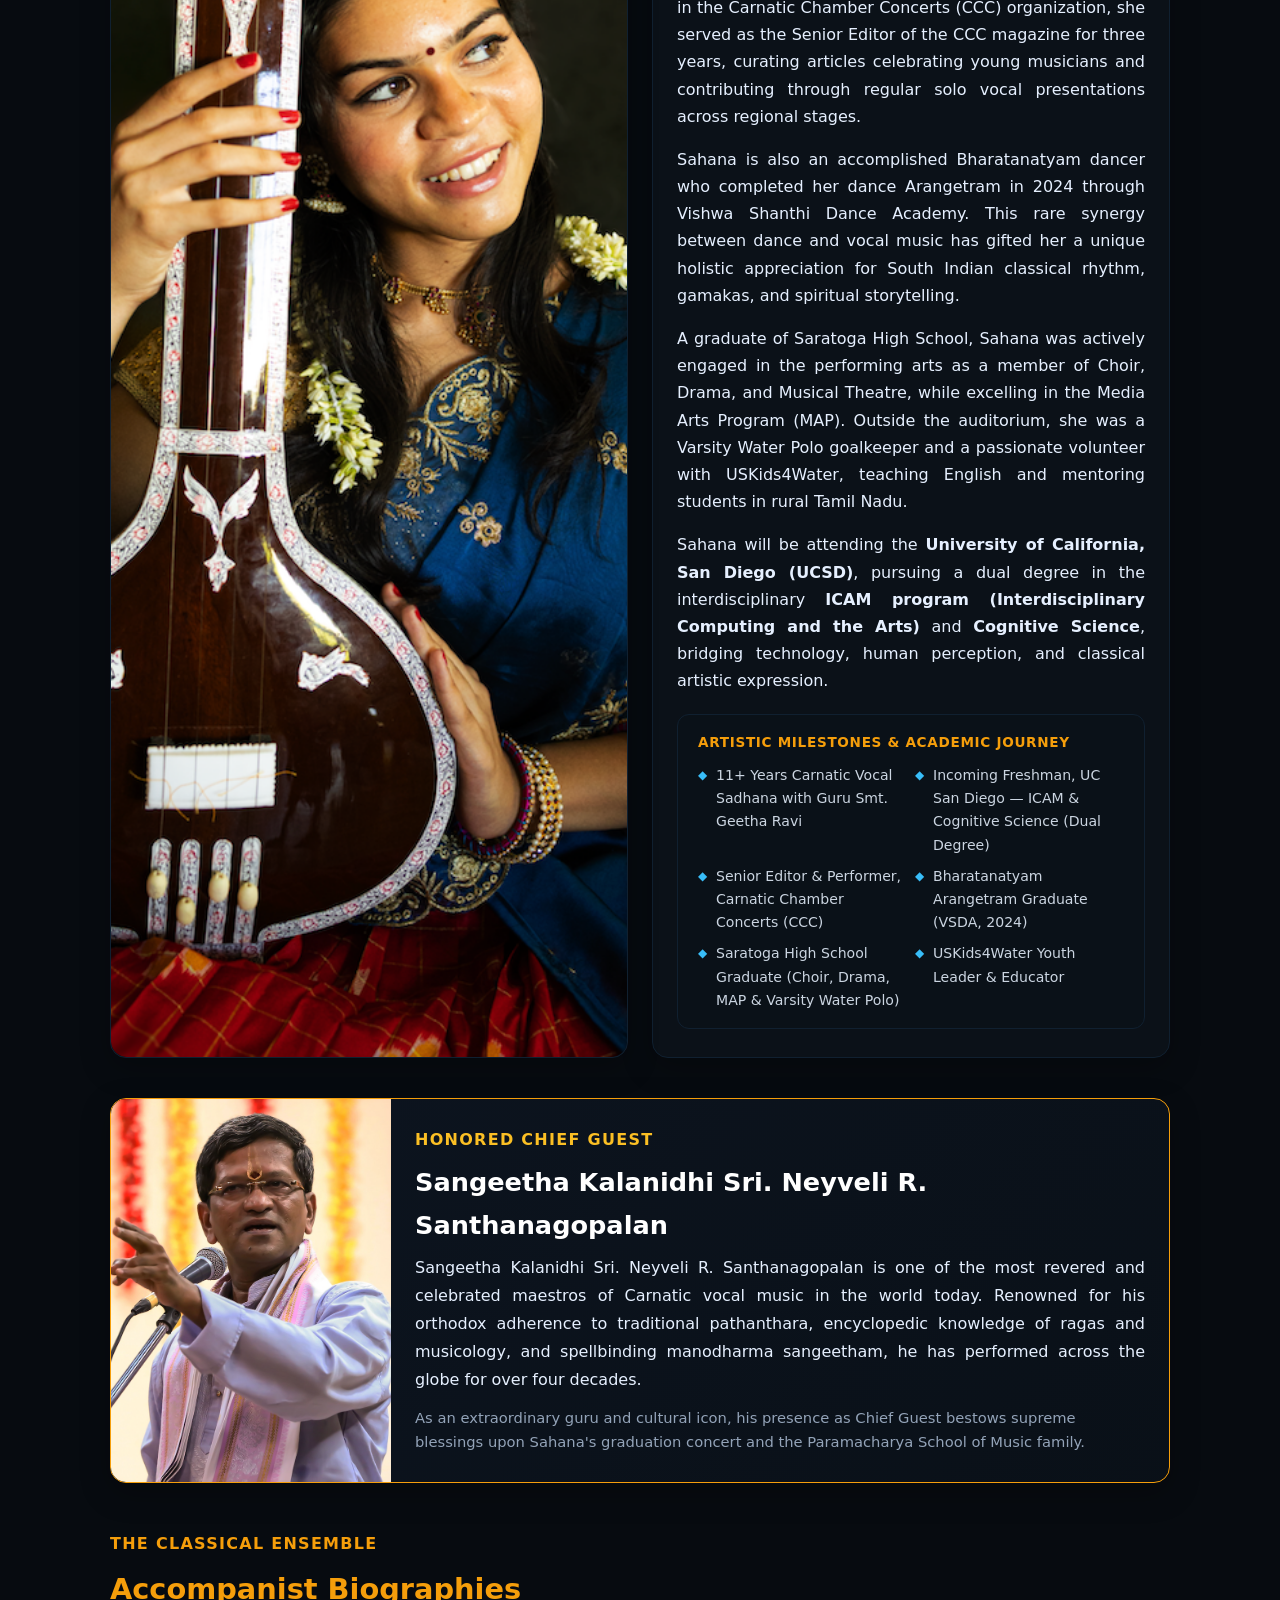
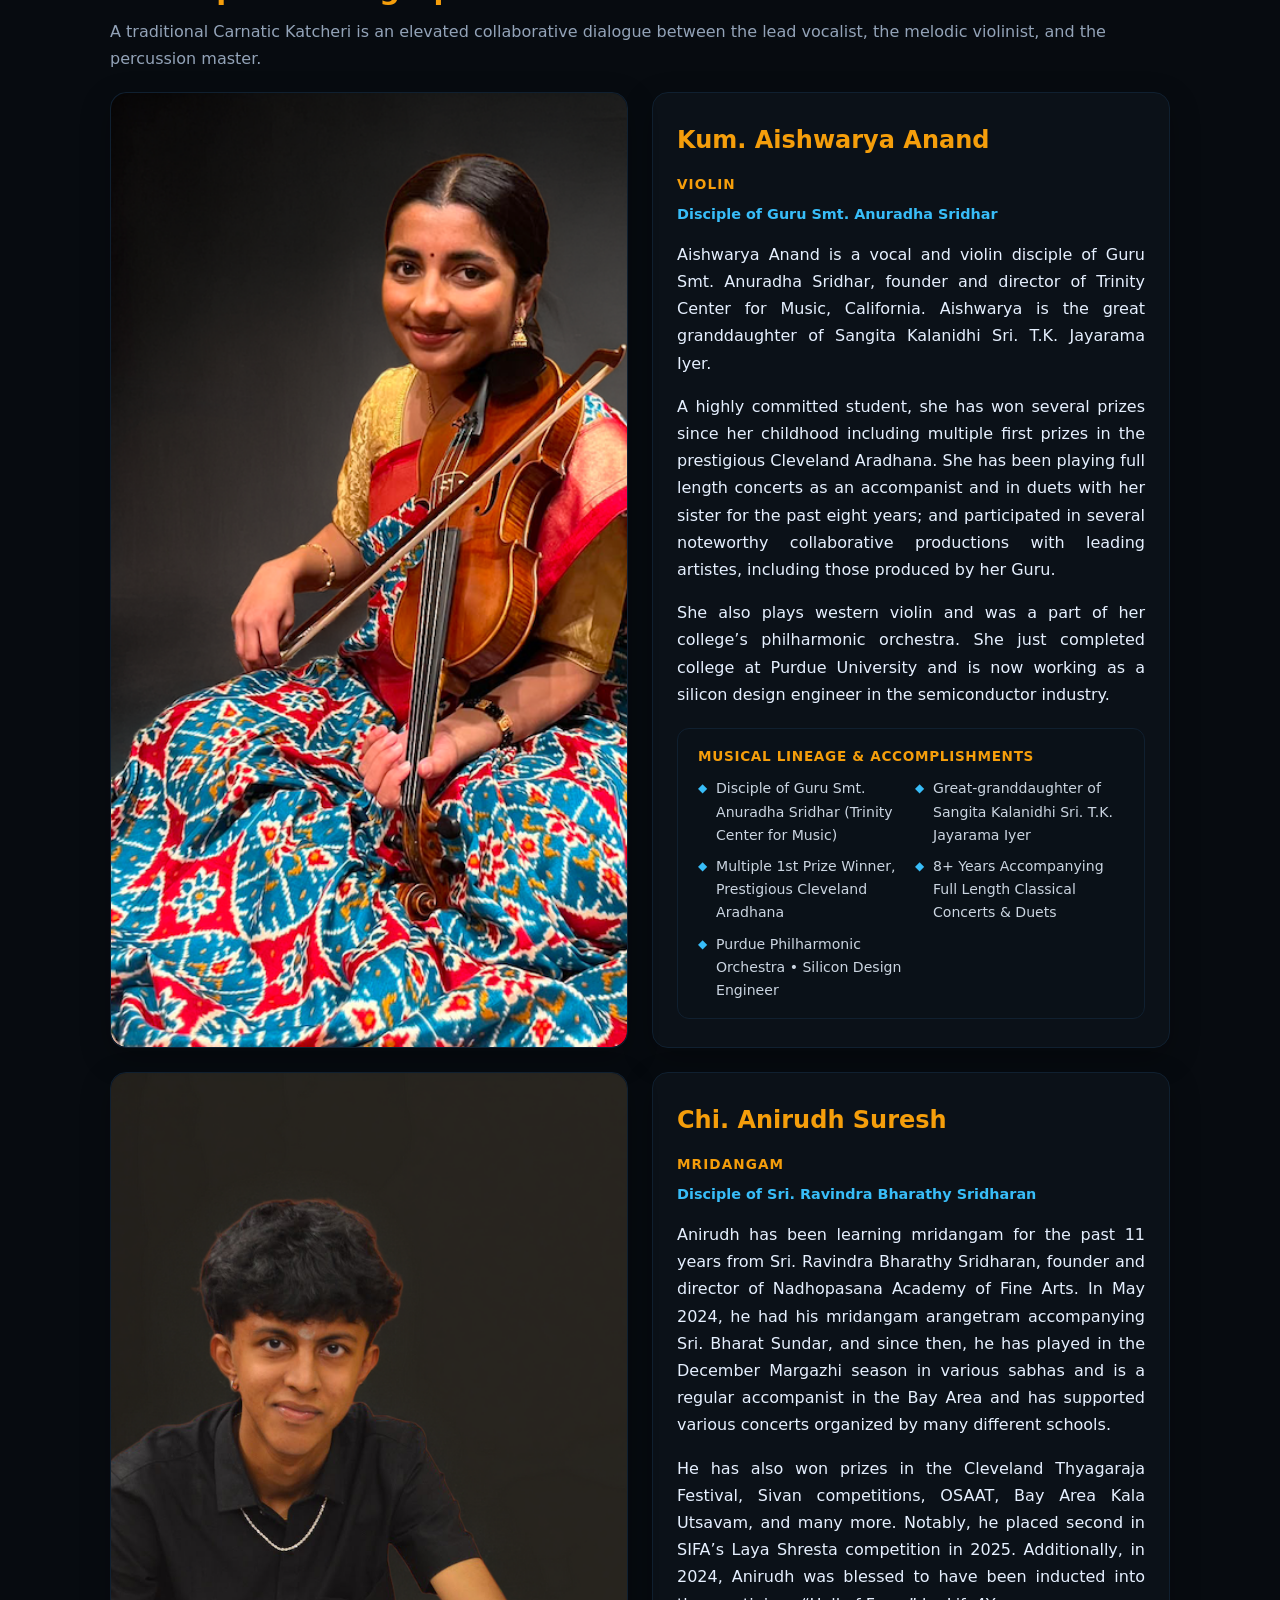
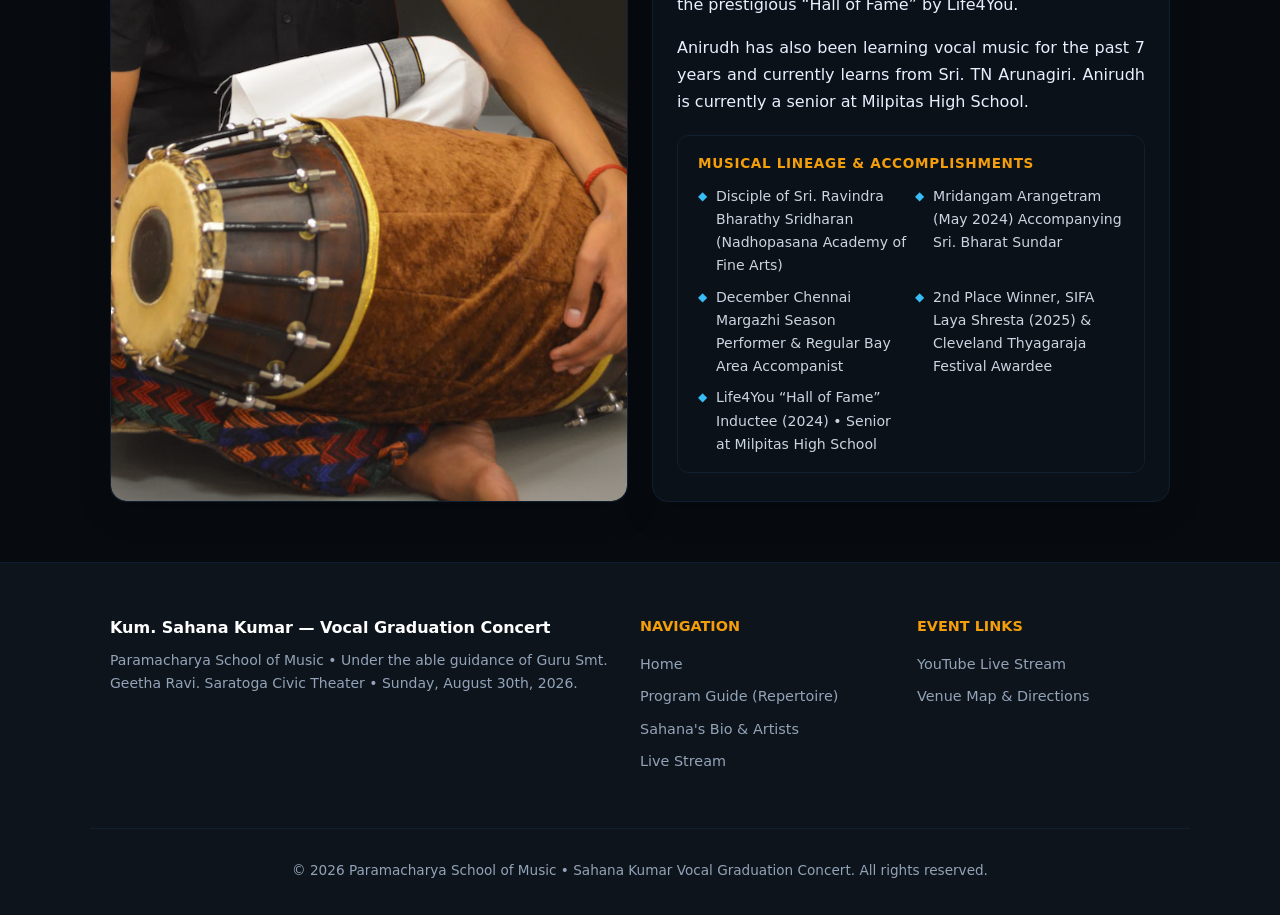
==== commit 9e332e77: "Geetha Bio update" ====
--- a/artists.html
+++ b/artists.html
@@ -59,23 +59,20 @@
         <span class="eyebrow" style="margin-bottom: 12px; font-size: 0.85rem;">Guru & Director, Paramacharya School of Music</span>
         <div class="dancer-bio-content" id="guru-bio">
           <p>
-            Guru Smt. Geetha Ravi is a distinguished Carnatic vocalist and an esteemed guru in the San Francisco Bay Area, celebrated for her unwavering adherence to classical authenticity, crystalline diction, and deep musical bhava. Trained under legendary lineages of the Carnatic tradition, she brings decades of concert performance experience and pedagogical excellence to her disciples.
-          </p>
-          <p>
-            As the guiding force behind Paramacharya School of Music, Smt. Geetha Ravi instills in her students a comprehensive foundation in classical music—emphasizing pristine pitch fidelity, breath control, the nuances of intricate gamakas, and the intellectual rigor of manodharma improvisation (alapana, neraval, and kalpanaswarams).
-          </p>
-          <p>
-            Her disciples regularly perform at prominent classical festivals and prestigious youth platforms across the United States and India. Her nurturing mentorship balances high traditional standards with encouragement, inspiring students like Sahana to discover their authentic artistic voice.
+            Smt. Geetha Ravi is the founder and artistic director of Paramacharya School of Music, where she has cultivated a nurturing environment for students to explore and deepen their connection to Carnatic classical music.
+          </p>
+          <p>
+            Geetha Ravi is a B-High graded Carnatic vocal artist with All India Radio (AIR Thrissur, Kerala) who has performed extensively across India and the United States, including concerts for prominent Bay Area organizations such as SIFA, Lotus, Swaralahari, and Voice of India. Her musical journey began under the tutelage of her mother, followed by instruction from Smt. Charumathi Ramakrishnan and Sri Vamanan Namboodiri (AIR Staff), and she currently pursues advanced lessons under Sri Neyveli Santhanagopalan. Grounded in both rich traditional lineage and academic rigor, she holds two Master's degrees, most recently completing her second Master's in Music from the University of Madras via correspondence.
           </p>
         </div>
 
         <div class="highlights-box">
           <div class="highlights-title">Pedagogical Philosophy</div>
           <ul class="highlights-list" id="guru-highlights">
-            <li>Director & Founder, Paramacharya School of Music</li>
-            <li>Decades of concert performance and pedagogical excellence</li>
-            <li>Exemplary lineage adhering to authentic Carnatic traditions</li>
-            <li>Mastery in teaching advanced Manodharma & Tala intricacies</li>
+            <li>Founder & Artistic Director, Paramacharya School of Music</li>
+            <li>B-High Graded Carnatic Vocal Artist, All India Radio (AIR Thrissur)</li>
+            <li>Advanced Studies under Sri Neyveli Santhanagopalan</li>
+            <li>Two Master's Degrees, including Music from University of Madras</li>
           </ul>
         </div>
       </div>
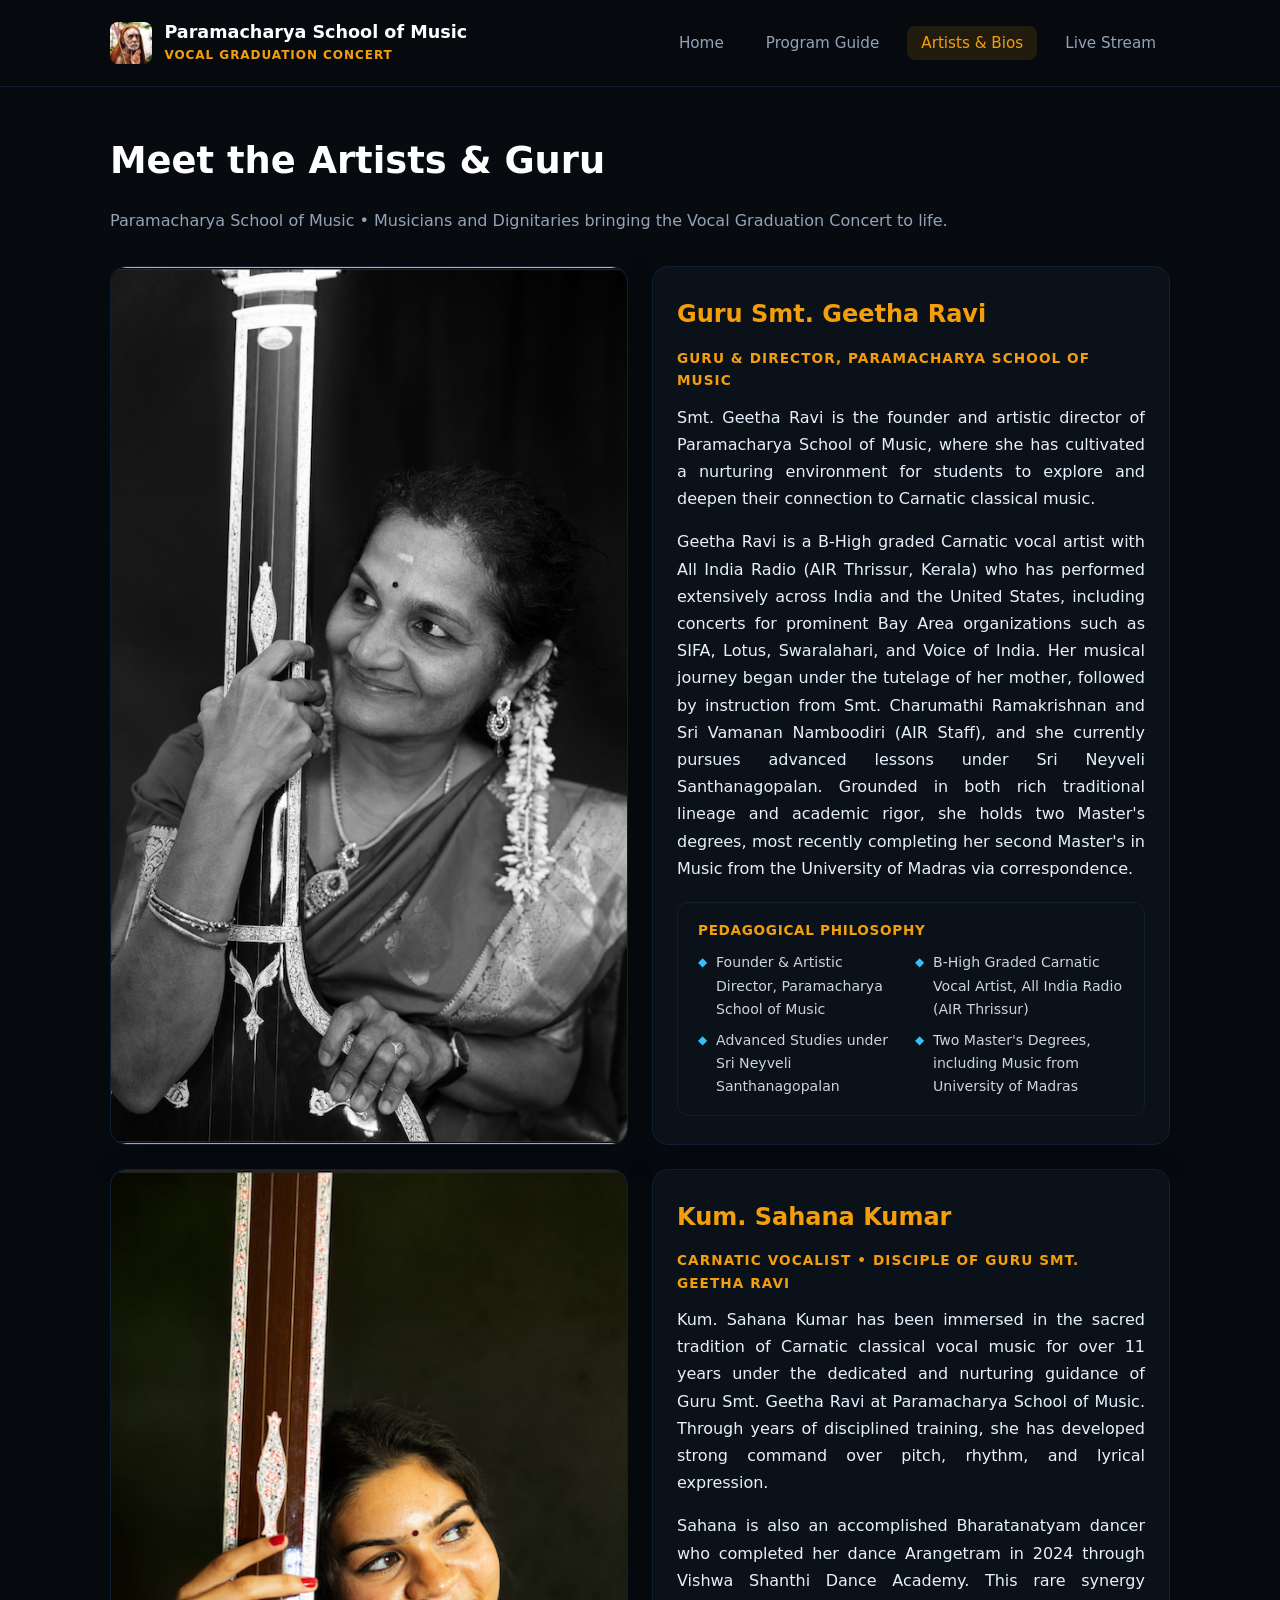
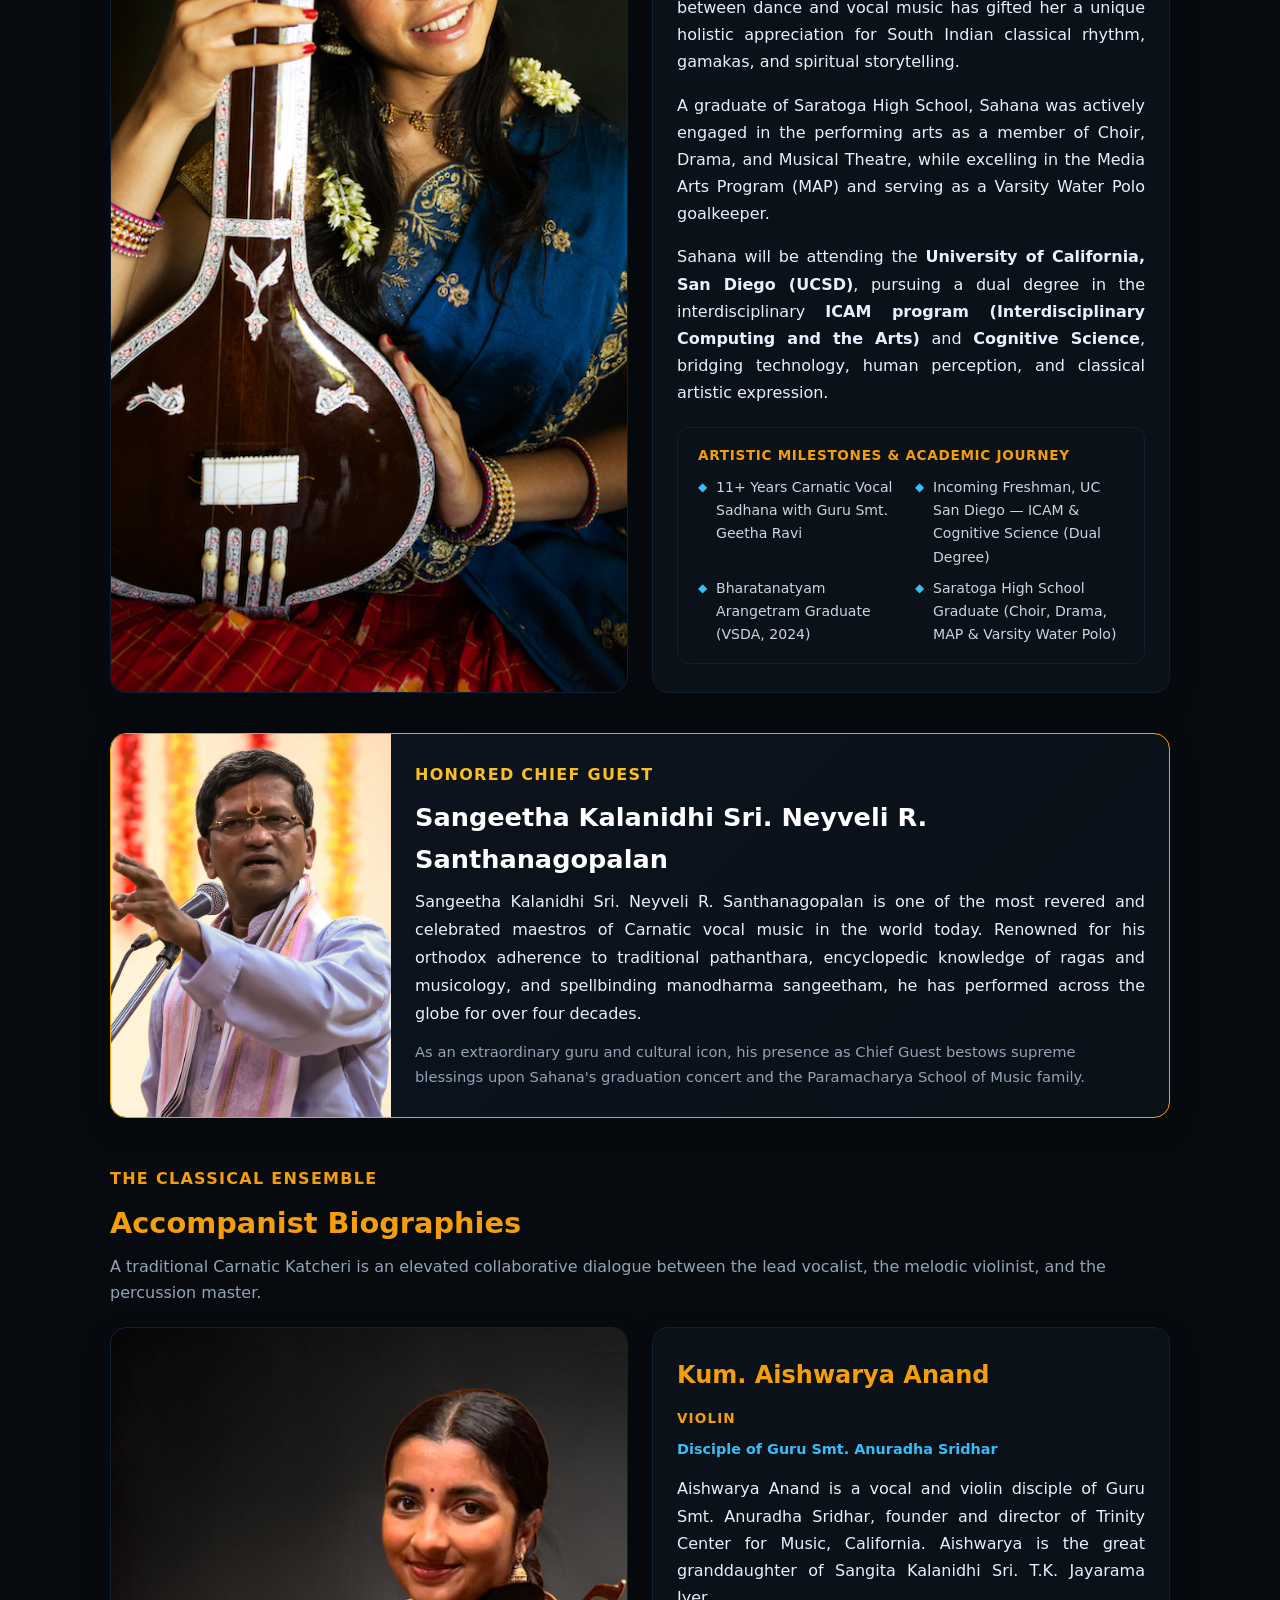
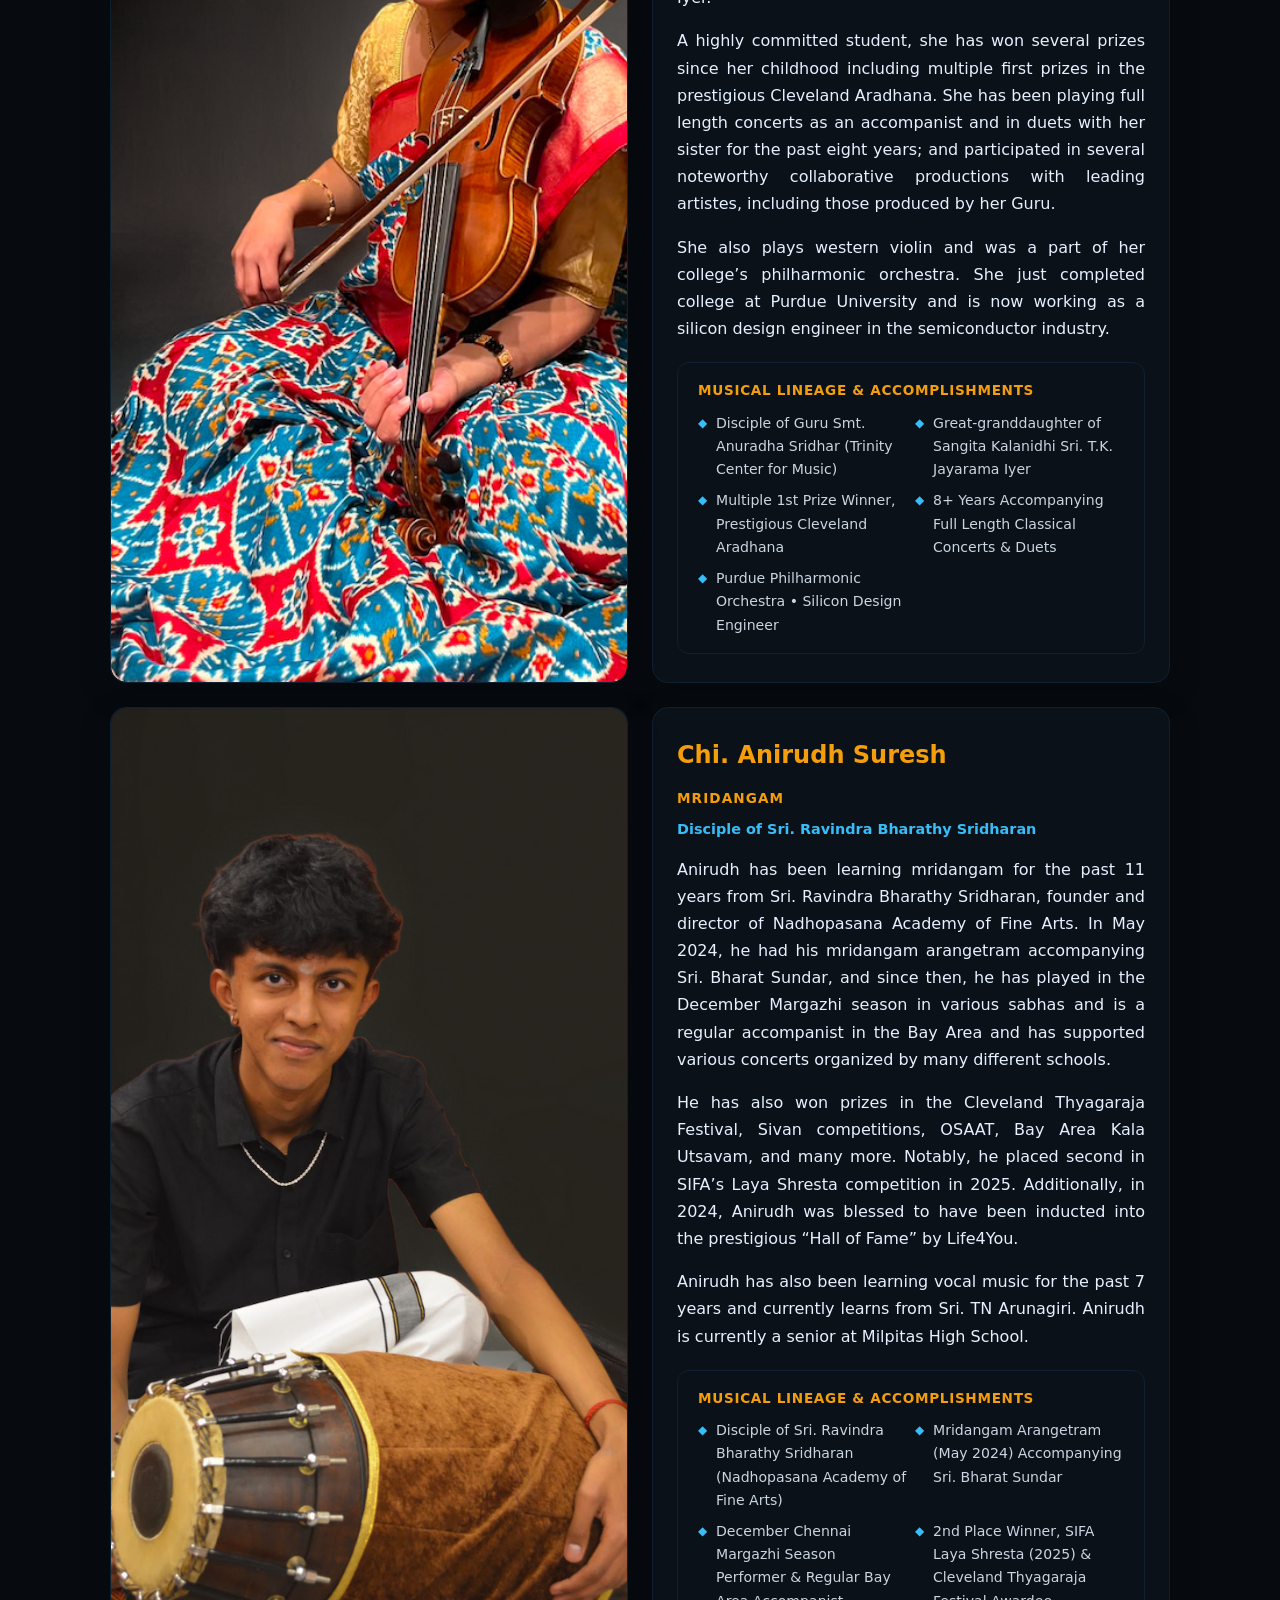
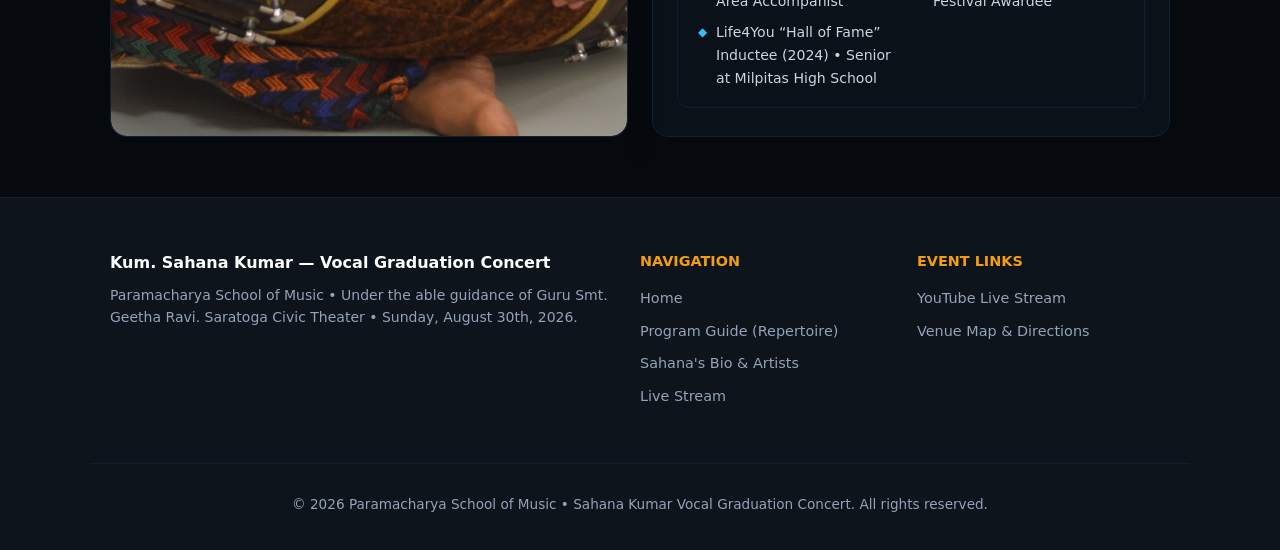
==== commit aae35e61: "Sahana Bio updates" ====
--- a/artists.html
+++ b/artists.html
@@ -88,16 +88,13 @@
         <span class="eyebrow" style="margin-bottom: 12px; font-size: 0.85rem;">Carnatic Vocalist • Disciple of Guru Smt. Geetha Ravi</span>
         <div class="dancer-bio-content" id="vocalist-bio">
           <p>
-            Kum. Sahana Kumar has been immersed in the sacred tradition of Carnatic classical vocal music for over 11 years under the dedicated and nurturing guidance of Guru Smt. Geetha Ravi at Paramacharya School of Music. Through years of disciplined vocal training, Sahana has developed a profound command over sruti shuddham (tonal purity), laya gnanam (rhythmic precision), and sahitya bhava (emotive interpretation of lyrical sanctity).
-          </p>
-          <p>
-            Beyond her individual practice, Sahana is deeply rooted in the youth classical music community. An active leader in the Carnatic Chamber Concerts (CCC) organization, she served as the Senior Editor of the CCC magazine for three years, curating articles celebrating young musicians and contributing through regular solo vocal presentations across regional stages.
+            Kum. Sahana Kumar has been immersed in the sacred tradition of Carnatic classical vocal music for over 11 years under the dedicated and nurturing guidance of Guru Smt. Geetha Ravi at Paramacharya School of Music. Through years of disciplined training, she has developed strong command over pitch, rhythm, and lyrical expression.
           </p>
           <p>
             Sahana is also an accomplished Bharatanatyam dancer who completed her dance Arangetram in 2024 through Vishwa Shanthi Dance Academy. This rare synergy between dance and vocal music has gifted her a unique holistic appreciation for South Indian classical rhythm, gamakas, and spiritual storytelling.
           </p>
           <p>
-            A graduate of Saratoga High School, Sahana was actively engaged in the performing arts as a member of Choir, Drama, and Musical Theatre, while excelling in the Media Arts Program (MAP). Outside the auditorium, she was a Varsity Water Polo goalkeeper and a passionate volunteer with USKids4Water, teaching English and mentoring students in rural Tamil Nadu.
+            A graduate of Saratoga High School, Sahana was actively engaged in the performing arts as a member of Choir, Drama, and Musical Theatre, while excelling in the Media Arts Program (MAP) and serving as a Varsity Water Polo goalkeeper.
           </p>
           <p>
             Sahana will be attending the <strong>University of California, San Diego (UCSD)</strong>, pursuing a dual degree in the interdisciplinary <strong>ICAM program (Interdisciplinary Computing and the Arts)</strong> and <strong>Cognitive Science</strong>, bridging technology, human perception, and classical artistic expression.
@@ -109,10 +106,8 @@
           <ul class="highlights-list" id="vocalist-highlights">
             <li>11+ Years Carnatic Vocal Sadhana with Guru Smt. Geetha Ravi</li>
             <li>Incoming Freshman, UC San Diego — ICAM & Cognitive Science (Dual Degree)</li>
-            <li>Senior Editor & Performer, Carnatic Chamber Concerts (CCC)</li>
             <li>Bharatanatyam Arangetram Graduate (VSDA, 2024)</li>
             <li>Saratoga High School Graduate (Choir, Drama, MAP & Varsity Water Polo)</li>
-            <li>USKids4Water Youth Leader & Educator</li>
           </ul>
         </div>
       </div>
@@ -122,16 +117,16 @@
     <!-- ===================================================================
          Section 2: Chief Guest Card
          =================================================================== -->
-    <section id="chief-guest" class="card" style="margin-top: 40px; background: linear-gradient(135deg, rgba(13, 20, 32, 0.95) 0%, rgba(10, 16, 24, 0.95) 100%); border: 1px solid var(--accent); padding: 0; overflow: hidden;">
-      <div style="display: grid; grid-template-columns: 280px 1fr; align-items: stretch;">
-        <div style="min-height: 280px; position: relative; background: #080e18;">
+    <section id="chief-guest" class="card chief-guest-card" style="margin-top: 40px; background: linear-gradient(135deg, rgba(13, 20, 32, 0.95) 0%, rgba(10, 16, 24, 0.95) 100%); border: 1px solid var(--accent); padding: 0; overflow: hidden;">
+      <div class="chief-guest-grid">
+        <div class="chief-guest-photo">
           <img src="assets/chief-guest.jpg" alt="Sangeetha Kalanidhi Sri. Neyveli R. Santhanagopalan" style="width: 100%; height: 100%; object-fit: cover; object-position: center top; display: block;" onerror="this.onerror=null; this.style.display='none'; this.nextElementSibling.style.display='flex';"/>
           <div style="display: none; flex-direction: column; align-items: center; justify-content: center; height: 100%; padding: 24px; text-align: center;">
             <div style="font-size: 4rem; margin-bottom: 8px;">🏅</div>
             <span style="background: rgba(245, 158, 11, 0.15); color: var(--accent); border: 1px solid rgba(245, 158, 11, 0.3); font-size: 0.75rem; font-weight: 700; padding: 4px 10px; border-radius: 6px; text-transform: uppercase;">Chief Guest</span>
           </div>
         </div>
-        <div style="padding: 28px 24px; display: flex; flex-direction: column; justify-content: center;">
+        <div class="chief-guest-text" style="padding: 28px 24px; display: flex; flex-direction: column; justify-content: center;">
           <span class="eyebrow" style="color: var(--accent-light);">Honored Chief Guest</span>
           <h2 style="margin: 0 0 8px 0; color: var(--text-bright); font-size: 1.6rem;">Sangeetha Kalanidhi Sri. Neyveli R. Santhanagopalan</h2>
           <p style="color: var(--text); line-height: 1.75; text-align: justify; margin: 0 0 12px 0;">
--- a/css/styles.css
+++ b/css/styles.css
@@ -674,6 +674,18 @@
 /* ==========================================================================
    Artists Page (Exact SanMargam dancers.html Bento Layout)
    ========================================================================== */
+.chief-guest-grid {
+  display: grid;
+  grid-template-columns: 280px 1fr;
+  align-items: stretch;
+}
+
+.chief-guest-photo {
+  min-height: 280px;
+  position: relative;
+  background: #080e18;
+}
+
 .dancers-bento {
   display: grid;
   gap: 24px;
@@ -863,6 +875,8 @@
   .dancers-bento { grid-template-columns: 1fr; }
   .dancer-image-card { min-height: 380px; }
   .dancer-bio-card { min-height: auto; }
+  .chief-guest-grid { grid-template-columns: 1fr; }
+  .chief-guest-photo { min-height: 260px; }
   .program-item { grid-template-columns: 1fr; gap: 20px; }
   .program-image { min-height: 280px; }
   
